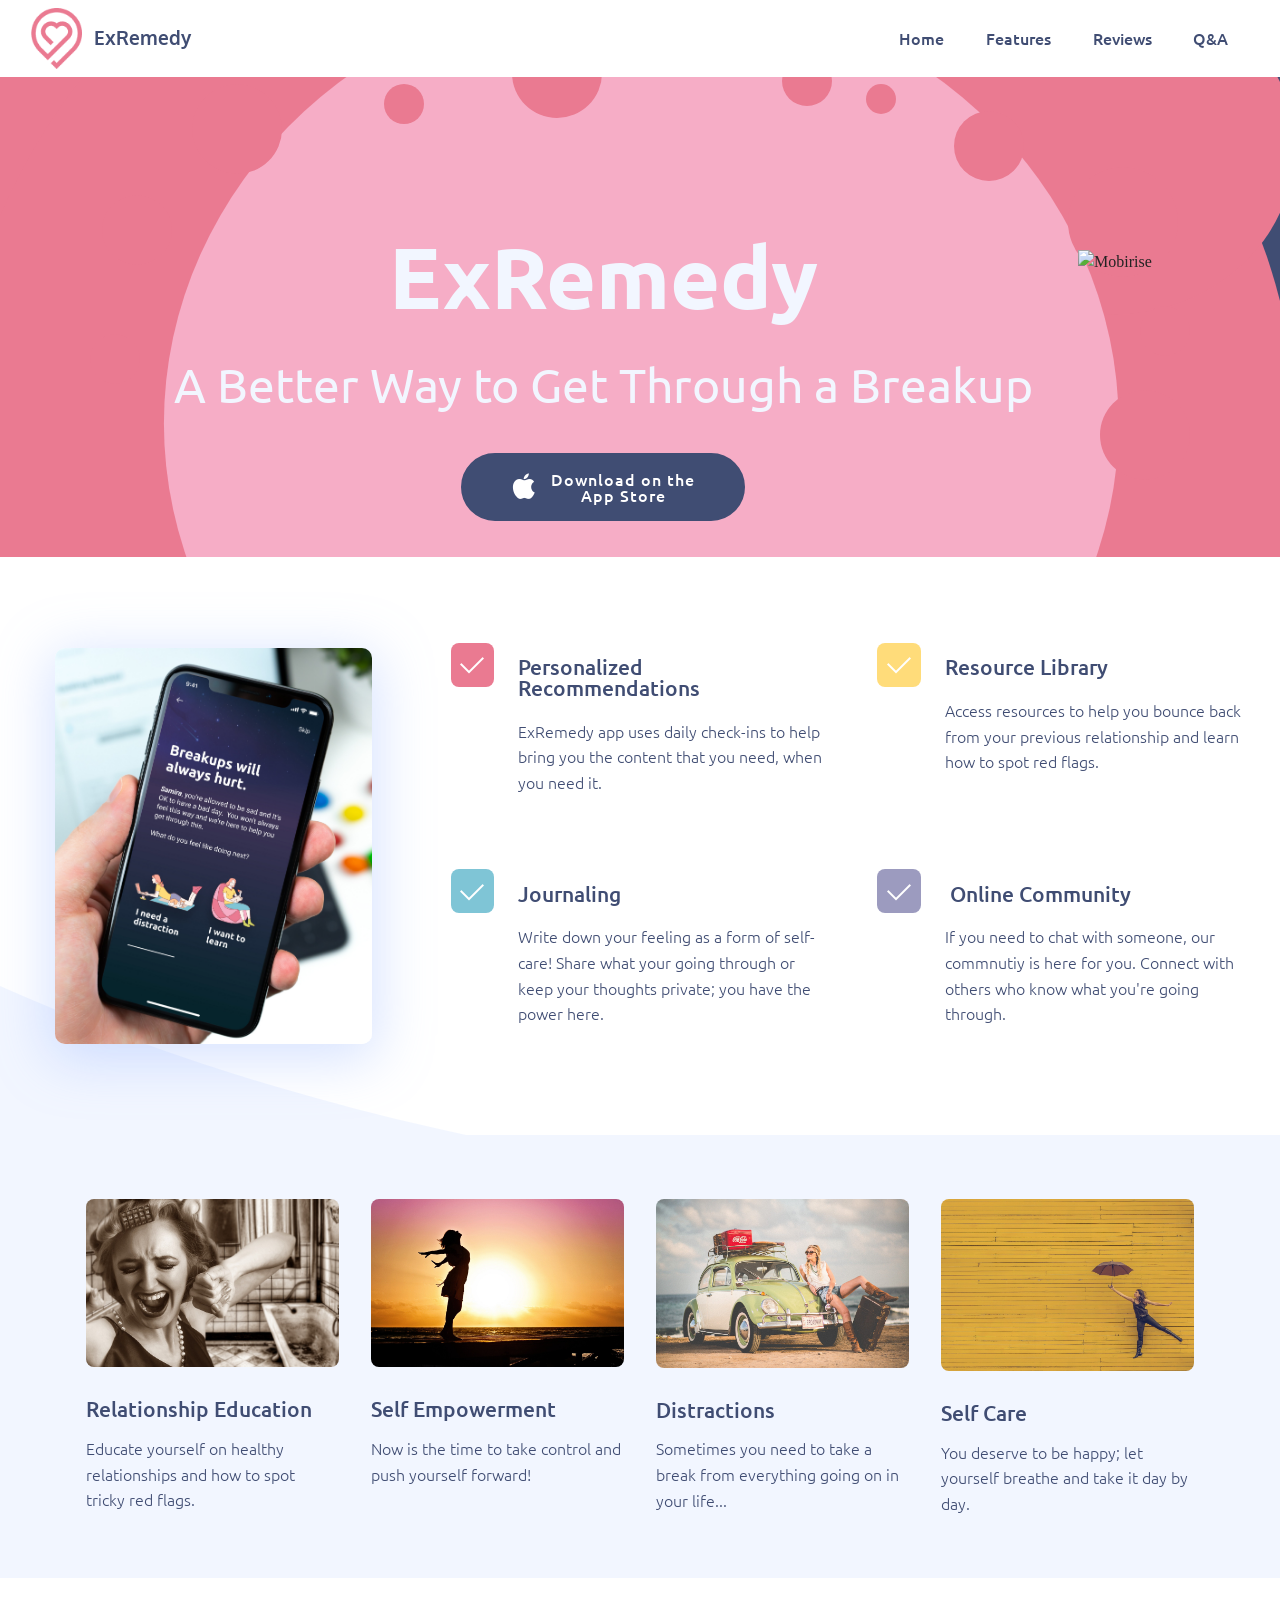
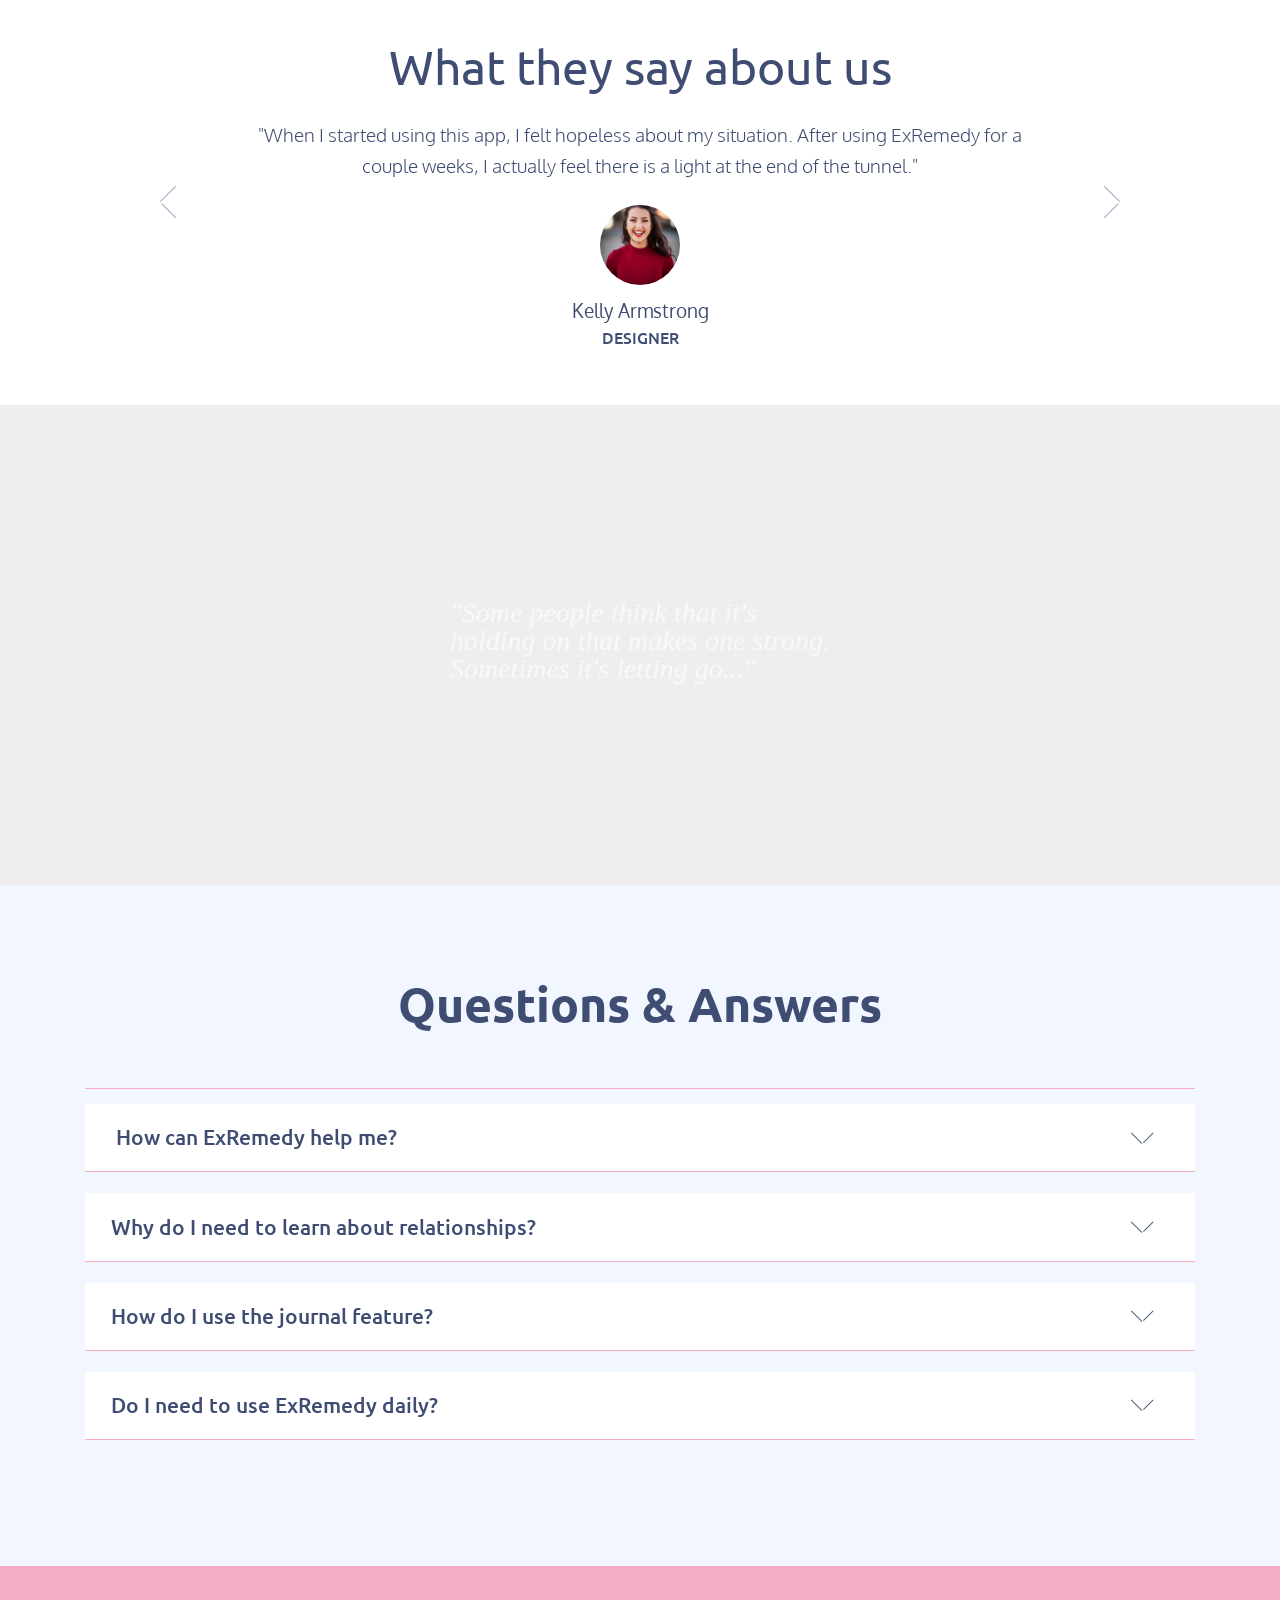
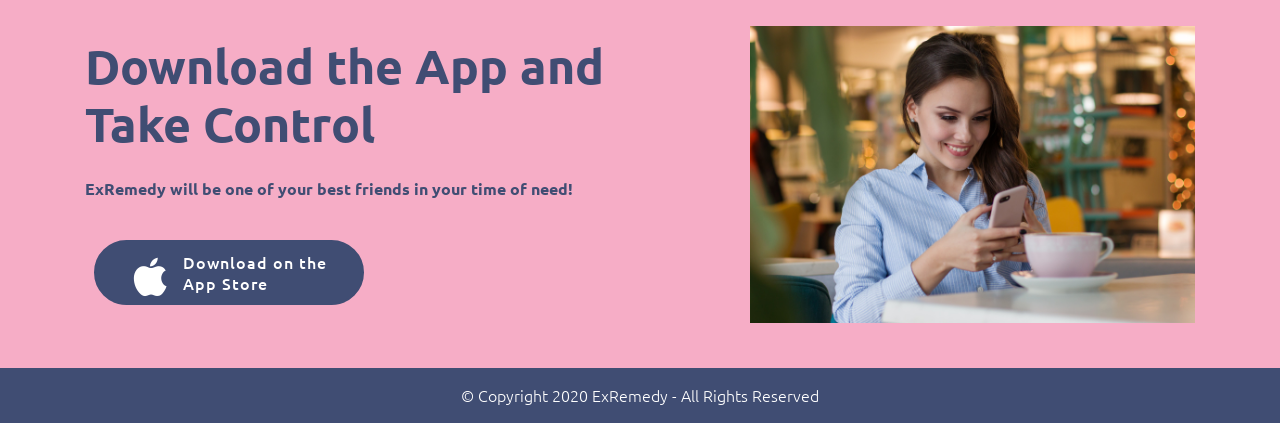
==== index.html @ 691c43b0 "t t" ====
<!DOCTYPE html>
<html  >
<head>
  <!-- Site made with Mobirise Website Builder v5.2.0, https://mobirise.com -->
  <meta charset="UTF-8">
  <meta http-equiv="X-UA-Compatible" content="IE=edge">
  <meta name="generator" content="Mobirise v5.2.0, mobirise.com">
  <meta name="viewport" content="width=device-width, initial-scale=1, minimum-scale=1">
  <link rel="shortcut icon" href="assets/images/logo-1.png" type="image/x-icon">
  <meta name="description" content="">


  <title>ExRemedy</title>
  <link rel="stylesheet" href="assets/web/assets/mobirise-icons2/mobirise2.css">
  <link rel="stylesheet" href="assets/web/assets/mobirise-icons/mobirise-icons.css">
  <link rel="stylesheet" href="assets/tether/tether.min.css">
  <link rel="stylesheet" href="assets/bootstrap/css/bootstrap.min.css">
  <link rel="stylesheet" href="assets/bootstrap/css/bootstrap-grid.min.css">
  <link rel="stylesheet" href="assets/bootstrap/css/bootstrap-reboot.min.css">
  <link rel="stylesheet" href="assets/dropdown/css/style.css">
  <link rel="stylesheet" href="assets/socicon/css/styles.css">
  <link rel="stylesheet" href="assets/theme/css/style.css">
  <link rel="preload" as="style" href="assets/mobirise/css/mbr-additional.css"><link rel="stylesheet" href="assets/mobirise/css/mbr-additional.css" type="text/css">




</head>
<body>

  <section class="menu cid-sdU6h3og7l" once="menu" id="menu01-b">

    <nav class="navbar navbar-dropdown navbar-fixed-top navbar-expand-lg">
        <div class="container-fluid">
            <div class="navbar-brand">
                <span class="navbar-logo">
                    <a href="https://chrislloyd1685.github.io/UX_UI_Project-3/">
                        <img src="assets/images/logo.png" alt="Mobirise" style="height: 3.8rem;">
                    </a>
                </span>
                <span class="navbar-caption-wrap"><a class="navbar-caption text-info text-primary display-7" href="#top">ExRemedy</a></span>
            </div>
            <button class="navbar-toggler" type="button" data-toggle="collapse" data-target="#navbarSupportedContent" aria-controls="navbarNavAltMarkup" aria-expanded="false" aria-label="Toggle navigation">
                <div class="hamburger">
                    <span></span>
                    <span></span>
                    <span></span>
                    <span></span>
                </div>
            </button>
            <div class="collapse navbar-collapse" id="navbarSupportedContent">
                <ul class="navbar-nav nav-dropdown nav-right" data-app-modern-menu="true"><li class="nav-item"><a class="nav-link link text-info text-primary display-4" href="#top" aria-expanded="false">
                            Home</a></li>
                    <li class="nav-item"><a class="nav-link link text-info text-primary display-4" href="index.html#features05-6m" aria-expanded="false">
                            Features</a></li>
                    <li class="nav-item"><a class="nav-link link text-info text-primary display-4" href="index.html#testimonials-slider01-0">
                            Reviews</a></li>
                    <li class="nav-item"><a class="nav-link link text-info text-primary display-4" href="index.html#accordion02-9c">Q&amp;A</a>
                    </li></ul>


            </div>
        </div>
    </nav>

</section>

<section class="header1 cid-rleMYSmADg" id="header01-5r">






    <svg class="svg1" xmlns="http://www.w3.org/2000/svg" xmlns:xlink="http://www.w3.org/1999/xlink" width="1380px" height="810px" viewBox="0 0  1380 810" preserveAspectRatio="xMidYMid meet">
        <rect id="svgEditorBackground" x="0" y="0" width="1380" height="810" style="fill: none; stroke: none;"></rect>
        <circle id="e1_circle" cx="309" cy="433" style="fill:aqua;stroke:black;stroke-width:0px;" r="149.486"></circle>
        <circle id="e3_circle" cx="679" cy="707" style="fill: aqua; stroke-width: 0px;stroke:black;" r="516.715">
        </circle>
        <circle id="e4_circle" cx="759" cy="261" style="fill:aqua;stroke:black;stroke-width:0px;" r="132.2459829258">
        </circle>
        <circle id="e5_circle" cx="1054" cy="462" style="fill:aqua;stroke:black;stroke-width:0px;" r="139.413"></circle>
        <circle id="e6_circle" cx="691" cy="692" style="fill:khaki;stroke:black;stroke-width:0px;" r="367.214"></circle>
    </svg>

    <div class="round round1 rev"></div>
    <div class="round round2 rev"></div>
    <div class="round round3"></div>
    <div class="round round4 rev"></div>
    <div class="round round5"></div>
    <div class="round round6 rev"></div>
    <div class="round round7"></div>
    <div class="round round8 rev"></div>
    <div class="round round9 rev"></div>
    <div class="round round10"></div>
    <div class="round round11"></div>

    <div class="container">
        <div class="row justify-content-md-center">


            <div class="col-md-10 align-center">
                <h1 class="mbr-section-title mbr-regular pb-2 mbr-fonts-style display-1"><strong>ExRemedy</strong><br></h1>

                <p class="mbr-text pb-2 mbr-regular mbr-fonts-style display-2">A Better Way to Get Through a Breakup</p>
                <div class="mbr-section-btn"><a class="btn btn-md btn-info display-4" href="https://apps.apple.com/us/app/apple-store/id375380948"><span class="socicon socicon-apple mbr-iconfont mbr-iconfont-btn"></span>Download on the <br>App Store</a></div>
            </div>

            <div class="pt-4 align-center">
                <img src="assets/images/splash-screen.png" alt="Mobirise" style="width: 65%;">
            </div>

        </div>
    </div>

</section>

<section class="features1 cid-rlf1zGD2zy" id="features05-6m">





    <svg xmlns="http://www.w3.org/2000/svg" xmlns:xlink="http://www.w3.org/1999/xlink" width="1380px" height="760px" viewBox="0 0  1380 760" preserveAspectRatio="xMidYMid meet">
        <rect id="svgEditorBackground" x="0" y="0" width="1380" height="760" style="fill: none; stroke: none;"></rect>
        <ellipse id="e1_ellipse" cx="411" cy="-89" style="fill:khaki;stroke:black;stroke-width:0px;" rx="842" ry="677" transform="matrix(1.10937 0 0 1.10937 -41.7954 -68.1567)"></ellipse>
    </svg>

    <div class="container">

        <div class="row justify-content-center">



            <div class="col-12 col-md-8 col-lg-4 m-auto align-center">
                <img src="assets/images/distract-or-learn-mockup.jpeg" alt="Mobirise">
            </div>



            <div class="col-12 col-md-12 col-lg-8">

                <div class="row justify-content-center">
                    <div class="card p-3 col-12 col-md-8 col-lg-6">
                        <div class="card-img pt-1">
                            <span class="mbr-iconfont img1 mobi-mbri-success mobi-mbri"></span>
                        </div>
                        <div class="card-box">
                            <h4 class="card-title align-left py-2 mbr-fonts-style display-5">Personalized Recommendations</h4>
                            <p class="mbr-text align-left mbr-fonts-style display-4">
                                ExRemedy app uses daily check-ins to help bring you the content that you need, when you need it.</p>
                        </div>
                    </div>

                    <div class="card p-3 col-12 col-md-8 col-lg-6">
                        <div class="card-img pt-1">
                            <span class="mbr-iconfont img2 mobi-mbri-success mobi-mbri"></span>
                        </div>
                        <div class="card-box">
                            <h4 class="card-title align-left py-2 mbr-fonts-style display-5">Resource Library</h4>
                            <p class="mbr-text align-left mbr-fonts-style display-4">
                                Access resources to help you bounce back from your previous relationship and learn how to spot red flags.</p>
                        </div>
                    </div>

                    <div class="card p-3 col-12 col-md-8 col-lg-6">
                        <div class="card-img pt-1">
                            <span class="mbr-iconfont img3 mobi-mbri-success mobi-mbri"></span>
                        </div>
                        <div class="card-box">
                            <h4 class="card-title align-left py-2 mbr-fonts-style display-5">Journaling</h4>
                            <p class="mbr-text align-left mbr-fonts-style display-4">
                                Write down your feeling as a form of self-care! Share what your going through or keep your thoughts private; you have the power here.</p>
                        </div>
                    </div>

                    <div class="card p-3 col-12 col-md-8 col-lg-6">
                        <div class="card-img pt-1">
                            <span class="mbr-iconfont img4 mobi-mbri-success mobi-mbri"></span>
                        </div>
                        <div class="card-box">
                            <h4 class="card-title align-left py-2 mbr-fonts-style display-5">&nbsp;Online Community</h4>
                            <p class="mbr-text align-left mbr-fonts-style display-4">
                                If you need to chat with someone, our commnutiy is here for you. Connect with others who know what you're going through.</p>
                        </div>
                    </div>
                </div>
            </div>
        </div>
    </div>

</section>

<section class="features2 cid-sdHZC1Mbip" id="features07-2">





    <div class="container">
        <h4 class="main-title pb-5 align-left mbr-regular mbr-fonts-style display-2"></h4>

        <div class="row justify-content-center">
            <div class="card p-3 col-12 col-md-6 col-lg-3">
                <div class="card-wrapper">
                    <div class="card-img">
                        <img src="assets/images/mbr-44.jpeg" alt="woman/pic1">
                    </div>
                    <div class="card-box align-left">
                        <h4 class="card-title align-left pb-3 mbr-fonts-style display-5">Relationship Education</h4>
                        <p class="mbr-text align-left mbr-fonts-style display-4">Educate yourself on healthy relationships and how to spot <br>tricky red flags.</p>



                    </div>
                </div>
            </div>

            <div class="card p-3 col-12 col-md-6 col-lg-3">
                <div class="card-wrapper">
                    <div class="card-img">
                        <img src="assets/images/mbr-43.jpg" alt="Mobirise">
                    </div>
                    <div class="card-box align-left">
                        <h4 class="card-title pb-3 align-left mbr-fonts-style display-5">Self Empowerment</h4>
                        <p class="mbr-text align-left mbr-fonts-style display-4">Now is the time to take control and push yourself forward!</p>


                    </div>
                </div>
            </div>

            <div class="card p-3 col-12 col-md-6 col-lg-3">
                <div class="card-wrapper">
                    <div class="card-img">
                        <img src="assets/images/mbr-18.jpg" alt="Mobirise">
                    </div>
                    <div class="card-box align-left">
                        <h4 class="card-title align-left pb-3 mbr-fonts-style display-5">Distractions</h4>
                        <p class="mbr-text align-left mbr-fonts-style display-4">Sometimes you need to take a break from everything going on in your life...</p>


                    </div>
                </div>
            </div>

            <div class="card p-3 col-12 col-md-6 col-lg-3">
                <div class="card-wrapper">
                    <div class="card-img">
                        <img src="assets/images/mbr-42.jpg" alt="Mobirise">
                    </div>
                    <div class="card-box align-left">
                        <h4 class="card-title align-left pb-3 mbr-fonts-style display-5">Self Care</h4>
                        <p class="mbr-text align-left mbr-fonts-style display-4">You deserve to be happy; let yourself breathe and take it day by day.</p>


                    </div>
                </div>
            </div>
        </div>
    </div>
</section>

<section class="carousel slide testimonials-slider cid-sdHbojJdNc" id="testimonials-slider01-0">





    <div class="container text-center">

        <div class="carousel slide" data-ride="carousel" role="listbox">
            <div class="carousel-inner">




            <div class="carousel-item">






                    <div class="col-md-12 col-lg-12">
                        <h1 class="mbr-section-title mbr-regular pb-3 align-center mbr-fonts-style display-2">What they say about us</h1>

                        <p class="mbr-text mbr-light pb-4 align-center mbr-fonts-style box display-7">"When I started using this app, I felt hopeless about my situation. After using ExRemedy for a couple weeks, I actually feel there is a light at the end of the tunnel."</p>

                        <div class="author-box">

                            <div class="img-box">
                                <img class="face" src="assets/images/face2.jpg" alt="Mobirise">
                            </div>

                            <div class="author mbr-m-auto">
                                <h3 class="mbr-semibold pb-2 mbr-fonts-style display-7">Kelly Armstrong</h3>
                                <h4 class="mbr-semibold mbr-fonts-style display-4">DESIGNER</h4>
                            </div>
                        </div>


                    </div>

















                </div><div class="carousel-item">






                    <div class="col-md-12 col-lg-12">
                        <h1 class="mbr-section-title mbr-regular pb-3 align-center mbr-fonts-style display-2">What they say about us</h1>

                        <p class="mbr-text mbr-light pb-4 align-center mbr-fonts-style box display-7">"Through this app I learned that you need to be firm with your decisions in order to grow and value yourself."</p>

                        <div class="author-box">

                            <div class="img-box">
                                <img class="face" src="assets/images/mbr-1.jpg" alt="Mobirise">
                            </div>

                            <div class="author mbr-m-auto">
                                <h3 class="mbr-semibold pb-2 mbr-fonts-style display-7">Samira Wilde</h3>
                                <h4 class="mbr-semibold mbr-fonts-style display-4">PHYSICAL THERAPIST</h4>
                            </div>
                        </div>


                    </div>

















                </div><div class="carousel-item">






                    <div class="col-md-12 col-lg-12">
                        <h1 class="mbr-section-title mbr-regular pb-3 align-center mbr-fonts-style display-2">What they say about us</h1>

                        <p class="mbr-text mbr-light pb-4 align-center mbr-fonts-style box display-7">
                            "Because of the recent pandemic, I was unable to utilize my current social network. With ExRemedy, I was able to connect to an online community with people going through similar relationship struggles as myself. I found this app was very helpful for my current situation."</p>

                        <div class="author-box">

                            <div class="img-box">
                                <img class="face" src="assets/images/mbr-2.jpg" alt="Mobirise">
                            </div>

                            <div class="author mbr-m-auto">
                                <h3 class="mbr-semibold pb-2 mbr-fonts-style display-7">Racquel Belmonte</h3>
                                <h4 class="mbr-semibold mbr-fonts-style display-4">MARKETING DIRECTOR</h4>
                            </div>
                        </div>


                    </div>

















                </div></div>

            <div class="carousel-controls">
                <a class="carousel-control-prev" role="button" data-slide="prev">
                    <span aria-hidden="true" class="mbri-arrow-prev mbr-iconfont"></span>
                    <span class="sr-only">Previous</span>
                </a>

                <a class="carousel-control-next" role="button" data-slide="next">
                    <span aria-hidden="true" class="mbri-arrow-next mbr-iconfont"></span>
                    <span class="sr-only">Next</span>
                </a>
            </div>
        </div>
    </div>
</section>

<section class="cid-rlf4BBCTn9 mbr-parallax-background" id="image02-77">




    <div class="container d-flex justify-content-center align-items-center text-light">
      <h3><i>"Some people think that it's<br> holding on that makes one strong.<br>Sometimes it's letting go..."</i></h3>

    </div>
</section>

<section class="accordion1 cid-rlqCPctPIN" id="accordion02-9c">




    <div class="container">
        <div class="row">
            <div class="col-12 col-md-12">
                <div class="section-head text-center space30">
                    <h2 class="mbr-section-title pb-5 mbr-fonts-style display-2">

<div><strong><span style="font-size: 3rem;">Questions&nbsp;</span><span style="font-size: 3rem;">&amp; Answers</span></strong></div></h2>
                </div>
                <div class="clearfix"></div>
                <div id="bootstrap-accordion_6" class="panel-group accordionStyles accordion" role="tablist" aria-multiselectable="true">
                    <div class="card">
                        <div class="card-header" role="tab" id="headingOne">
                            <a role="button" class="panel-title collapsed text-black" data-toggle="collapse" data-core="" href="#collapse1_6" aria-expanded="false" aria-controls="collapse1">
                                <h4 class="mbr-fonts-style display-5">
                                    <span class="sign mbr-iconfont mbri-arrow-down inactive"></span>&nbsp;How can ExRemedy help me?</h4>
                            </a>
                        </div>
                        <div id="collapse1_6" class="panel-collapse noScroll collapse " role="tabpanel" aria-labelledby="headingOne" data-parent="#bootstrap-accordion_6">
                            <div class="panel-body p-4">
                                <p class="mbr-fonts-style panel-text display-7">
                                    ExRemedy is designed to checkin with you daily to see how you feel. We know that recovering from a breakup isn't easy and that some days are worse than others. By checking in, ExRemedy can recommend curated content for you that will support you in your journey. Whether you need to be distracted or whether you want to educate yourself on healthy relationships.</p>
                            </div>
                        </div>
                    </div>
                    <div class="card">
                        <div class="card-header" role="tab" id="headingTwo">
                            <a role="button" class="collapsed panel-title text-black" data-toggle="collapse" data-core="" href="#collapse2_6" aria-expanded="false" aria-controls="collapse2">
                                <h4 class="mbr-fonts-style display-5">
                                    <span class="sign mbr-iconfont mbri-arrow-down inactive"></span>Why do I need to learn about relationships?</h4>
                            </a>

                        </div>
                        <div id="collapse2_6" class="panel-collapse noScroll collapse" role="tabpanel" aria-labelledby="headingTwo" data-parent="#bootstrap-accordion_6">
                            <div class="panel-body p-4">
                                <p class="mbr-fonts-style panel-text display-7">
                                    Being in a relationship, whether platonic or romantic, is one of the most important parts of being a human. Our connections help shape us. So learning about relationships is a way to make sure that those connections stay healthy.</p>
                            </div>
                        </div>
                    </div>
                    <div class="card">
                        <div class="card-header" role="tab" id="headingThree">
                            <a role="button" class="collapsed text-black panel-title" data-toggle="collapse" data-core="" href="#collapse3_6" aria-expanded="false" aria-controls="collapse3">
                                <h4 class="mbr-fonts-style display-5">
                                    <span class="sign mbr-iconfont mbri-arrow-down inactive"></span>How do I use the journal feature?</h4>
                            </a>
                        </div>
                        <div id="collapse3_6" class="panel-collapse noScroll collapse" role="tabpanel" aria-labelledby="headingThree" data-parent="#bootstrap-accordion_6">
                            <div class="panel-body p-4">
                                <p class="mbr-fonts-style panel-text display-7">To use the journal feature, click the journal icon on the tab bar. There you will be able to choose between creating a new entry, viewing or editing past entries, or deleting them. Remember this is your space to share or save what you want!</p>
                            </div>
                        </div>
                    </div>
                    <div class="card">
                        <div class="card-header" role="tab" id="headingFour">
                            <a role="button" class="collapsed panel-title text-black" data-toggle="collapse" data-core="" href="#collapse4_6" aria-expanded="false" aria-controls="collapse4">
                                <h4 class="mbr-fonts-style display-5">
                                    <span class="sign mbr-iconfont mbri-arrow-down inactive"></span>Do I need to use ExRemedy daily?</h4>
                            </a>
                        </div>
                        <div id="collapse4_6" class="panel-collapse noScroll collapse" role="tabpanel" aria-labelledby="headingFour" data-parent="#bootstrap-accordion_6">
                            <div class="panel-body p-4">
                                <p class="mbr-fonts-style panel-text display-7">
                                    We recommend using ExRemedy daily for optimal recovery time, but we understand everyone has different schedules! Even using our app weekly can have some benefits. Getting over a breakup and moving forward is hard, so be kind to yourself and use ExRemedy when you need to.</p>
                            </div>
                        </div>
                    </div>


                </div>
            </div>
        </div>
    </div>
</section>

<section class="info02 cid-se1kK1R7ZJ" id="info02-i">





    <div class="container">
        <div class="row jc-sb">

            <div class="col-md-12 col-lg-7 md-pb my-auto">
                <div class="media-content">

                    <h1 class="mbr-section-title pb-3 align-left mbr-exbold mbr-fonts-style display-2"><strong>Download the App and<br>Take Control</strong></h1>


                    <p class="mbr-text align-left pb-3 mbr-fonts-style display-4"><strong>ExRemedy will be one of your best friends in </strong><strong>your time of need!</strong></p>
                    <div class="mbr-section-btn align-left"><a class="btn btn-md btn-info display-4" href="https://apps.apple.com/us/app/apple-store/id375380948"><span class="socicon socicon-apple mbr-iconfont mbr-iconfont-btn"></span>Download on the <br>App Store<br></a></div>

                </div>
            </div>

            <div class="col-md-12 col-lg-5 my-auto">
                <div class="mbr-figure">
                    <img src="assets/images/mbr-25.jpg" alt="Mobirise">
                </div>
            </div>

        </div>
    </div>

</section>

<section once="" class="cid-sdTXrbmDcV" id="footer01-a">





    <div class="container">
        <div class="media-container-row align-center mbr-white">
            <div class="col-12">
                <p class="mbr-text mb-0 mbr-fonts-style display-4">
                    © Copyright 2020 ExRemedy - All Rights Reserved
                </p>
            </div>
        </div>
    </div>
</section>


<script src="assets/web/assets/jquery/jquery.min.js"></script>
  <script src="assets/popper/popper.min.js"></script>
  <script src="assets/tether/tether.min.js"></script>
  <script src="assets/bootstrap/js/bootstrap.min.js"></script>
  <script src="assets/smoothscroll/smooth-scroll.js"></script>
  <script src="assets/dropdown/js/nav-dropdown.js"></script>
  <script src="assets/dropdown/js/navbar-dropdown.js"></script>
  <script src="assets/touchswipe/jquery.touch-swipe.min.js"></script>
  <script src="assets/bootstrapcarouselswipe/bootstrap-carousel-swipe.js"></script>
  <script src="assets/mbr-testimonials-slider/mbr-testimonials-slider.js"></script>
  <script src="assets/parallax/jarallax.min.js"></script>
  <script src="assets/mbr-switch-arrow/mbr-switch-arrow.js"></script>
  <script src="assets/theme/js/script.js"></script>



</body>
</html>
---- assets/web/assets/mobirise-icons2/mobirise2.css ----
@font-face {
  font-family: 'Moririse2';
  font-display: swap;
  src:  url('mobirise2.eot?f2bix4');
  src:  url('mobirise2.eot?f2bix4#iefix') format('embedded-opentype'),
    url('mobirise2.ttf?f2bix4') format('truetype'),
    url('mobirise2.woff?f2bix4') format('woff'),
    url('mobirise2.svg?f2bix4#mobirise2') format('svg');
  font-weight: normal;
  font-style: normal;
}

[class^="mobi-"], [class*=" mobi-"] {
  /* use !important to prevent issues with browser extensions that change fonts */
  font-family: 'Moririse2' !important;
  speak: none;
  font-style: normal;
  font-weight: normal;
  font-variant: normal;
  text-transform: none;
  line-height: 1;

  /* Better Font Rendering =========== */
  -webkit-font-smoothing: antialiased;
  -moz-osx-font-smoothing: grayscale;
}

.mobi-mbri-add-submenu:before {
  content: "\e900";
}
.mobi-mbri-alert:before {
  content: "\e901";
}
.mobi-mbri-align-center:before {
  content: "\e902";
}
.mobi-mbri-align-justify:before {
  content: "\e903";
}
.mobi-mbri-align-left:before {
  content: "\e904";
}
.mobi-mbri-align-right:before {
  content: "\e905";
}
.mobi-mbri-android:before {
  content: "\e906";
}
.mobi-mbri-apple:before {
  content: "\e907";
}
.mobi-mbri-arrow-down:before {
  content: "\e908";
}
.mobi-mbri-arrow-next:before {
  content: "\e909";
}
.mobi-mbri-arrow-prev:before {
  content: "\e90a";
}
.mobi-mbri-arrow-up:before {
  content: "\e90b";
}
.mobi-mbri-bold:before {
  content: "\e90c";
}
.mobi-mbri-bookmark:before {
  content: "\e90d";
}
.mobi-mbri-bootstrap:before {
  content: "\e90e";
}
.mobi-mbri-briefcase:before {
  content: "\e90f";
}
.mobi-mbri-browse:before {
  content: "\e910";
}
.mobi-mbri-bulleted-list:before {
  content: "\e911";
}
.mobi-mbri-calendar:before {
  content: "\e912";
}
.mobi-mbri-camera:before {
  content: "\e913";
}
.mobi-mbri-cart-add:before {
  content: "\e914";
}
.mobi-mbri-cart-full:before {
  content: "\e915";
}
.mobi-mbri-cash:before {
  content: "\e916";
}
.mobi-mbri-change-style:before {
  content: "\e917";
}
.mobi-mbri-chat:before {
  content: "\e918";
}
.mobi-mbri-clock:before {
  content: "\e919";
}
.mobi-mbri-close:before {
  content: "\e91a";
}
.mobi-mbri-cloud:before {
  content: "\e91b";
}
.mobi-mbri-code:before {
  content: "\e91c";
}
.mobi-mbri-contact-form:before {
  content: "\e91d";
}
.mobi-mbri-credit-card:before {
  content: "\e91e";
}
.mobi-mbri-cursor-click:before {
  content: "\e91f";
}
.mobi-mbri-cust-feedback:before {
  content: "\e920";
}
.mobi-mbri-database:before {
  content: "\e921";
}
.mobi-mbri-delivery:before {
  content: "\e922";
}
.mobi-mbri-desktop:before {
  content: "\e923";
}
.mobi-mbri-devices:before {
  content: "\e924";
}
.mobi-mbri-down:before {
  content: "\e925";
}
.mobi-mbri-download-2:before {
  content: "\e926";
}
.mobi-mbri-download:before {
  content: "\e927";
}
.mobi-mbri-drag-n-drop-2:before {
  content: "\e928";
}
.mobi-mbri-drag-n-drop:before {
  content: "\e929";
}
.mobi-mbri-edit-2:before {
  content: "\e92a";
}
.mobi-mbri-edit:before {
  content: "\e92b";
}
.mobi-mbri-error:before {
  content: "\e92c";
}
.mobi-mbri-extension:before {
  content: "\e92d";
}
.mobi-mbri-features:before {
  content: "\e92e";
}
.mobi-mbri-file:before {
  content: "\e92f";
}
.mobi-mbri-flag:before {
  content: "\e930";
}
.mobi-mbri-folder:before {
  content: "\e931";
}
.mobi-mbri-gift:before {
  content: "\e932";
}
.mobi-mbri-github:before {
  content: "\e933";
}
.mobi-mbri-globe-2:before {
  content: "\e934";
}
.mobi-mbri-globe:before {
  content: "\e935";
}
.mobi-mbri-growing-chart:before {
  content: "\e936";
}
.mobi-mbri-hearth:before {
  content: "\e937";
}
.mobi-mbri-help:before {
  content: "\e938";
}
.mobi-mbri-home:before {
  content: "\e939";
}
.mobi-mbri-hot-cup:before {
  content: "\e93a";
}
.mobi-mbri-idea:before {
  content: "\e93b";
}
.mobi-mbri-image-gallery:before {
  content: "\e93c";
}
.mobi-mbri-image-slider:before {
  content: "\e93d";
}
.mobi-mbri-info:before {
  content: "\e93e";
}
.mobi-mbri-italic:before {
  content: "\e93f";
}
.mobi-mbri-key:before {
  content: "\e940";
}
.mobi-mbri-laptop:before {
  content: "\e941";
}
.mobi-mbri-layers:before {
  content: "\e942";
}
.mobi-mbri-left-right:before {
  content: "\e943";
}
.mobi-mbri-left:before {
  content: "\e944";
}
.mobi-mbri-letter:before {
  content: "\e945";
}
.mobi-mbri-like:before {
  content: "\e946";
}
.mobi-mbri-link:before {
  content: "\e947";
}
.mobi-mbri-lock:before {
  content: "\e948";
}
.mobi-mbri-login:before {
  content: "\e949";
}
.mobi-mbri-logout:before {
  content: "\e94a";
}
.mobi-mbri-magic-stick:before {
  content: "\e94b";
}
.mobi-mbri-map-pin:before {
  content: "\e94c";
}
.mobi-mbri-menu:before {
  content: "\e94d";
}
.mobi-mbri-mobile-2:before {
  content: "\e94e";
}
.mobi-mbri-mobile-horizontal:before {
  content: "\e94f";
}
.mobi-mbri-mobile:before {
  content: "\e950";
}
.mobi-mbri-mobirise:before {
  content: "\e951";
}
.mobi-mbri-more-horizontal:before {
  content: "\e952";
}
.mobi-mbri-more-vertical:before {
  content: "\e953";
}
.mobi-mbri-music:before {
  content: "\e954";
}
.mobi-mbri-new-file:before {
  content: "\e955";
}
.mobi-mbri-numbered-list:before {
  content: "\e956";
}
.mobi-mbri-opened-folder:before {
  content: "\e957";
}
.mobi-mbri-pages:before {
  content: "\e958";
}
.mobi-mbri-paper-plane:before {
  content: "\e959";
}
.mobi-mbri-paperclip:before {
  content: "\e95a";
}
.mobi-mbri-phone:before {
  content: "\e95b";
}
.mobi-mbri-photo:before {
  content: "\e95c";
}
.mobi-mbri-photos:before {
  content: "\e95d";
}
.mobi-mbri-pin:before {
  content: "\e95e";
}
.mobi-mbri-play:before {
  content: "\e95f";
}
.mobi-mbri-plus:before {
  content: "\e960";
}
.mobi-mbri-preview:before {
  content: "\e961";
}
.mobi-mbri-print:before {
  content: "\e962";
}
.mobi-mbri-protect:before {
  content: "\e963";
}
.mobi-mbri-question:before {
  content: "\e964";
}
.mobi-mbri-quote-left:before {
  content: "\e965";
}
.mobi-mbri-quote-right:before {
  content: "\e966";
}
.mobi-mbri-redo:before {
  content: "\e967";
}
.mobi-mbri-refresh:before {
  content: "\e968";
}
.mobi-mbri-responsive-2:before {
  content: "\e969";
}
.mobi-mbri-responsive:before {
  content: "\e96a";
}
.mobi-mbri-right:before {
  content: "\e96b";
}
.mobi-mbri-rocket:before {
  content: "\e96c";
}
.mobi-mbri-sad-face:before {
  content: "\e96d";
}
.mobi-mbri-sale:before {
  content: "\e96e";
}
.mobi-mbri-save:before {
  content: "\e96f";
}
.mobi-mbri-search:before {
  content: "\e970";
}
.mobi-mbri-setting-2:before {
  content: "\e971";
}
.mobi-mbri-setting-3:before {
  content: "\e972";
}
.mobi-mbri-setting:before {
  content: "\e973";
}
.mobi-mbri-share:before {
  content: "\e974";
}
.mobi-mbri-shopping-bag:before {
  content: "\e975";
}
.mobi-mbri-shopping-basket:before {
  content: "\e976";
}
.mobi-mbri-shopping-cart:before {
  content: "\e977";
}
.mobi-mbri-sites:before {
  content: "\e978";
}
.mobi-mbri-smile-face:before {
  content: "\e979";
}
.mobi-mbri-speed:before {
  content: "\e97a";
}
.mobi-mbri-star:before {
  content: "\e97b";
}
.mobi-mbri-success:before {
  content: "\e97c";
}
.mobi-mbri-sun:before {
  content: "\e97d";
}
.mobi-mbri-sun2:before {
  content: "\e97e";
}
.mobi-mbri-tablet-vertical:before {
  content: "\e97f";
}
.mobi-mbri-tablet:before {
  content: "\e980";
}
.mobi-mbri-target:before {
  content: "\e981";
}
.mobi-mbri-timer:before {
  content: "\e982";
}
.mobi-mbri-to-ftp:before {
  content: "\e983";
}
.mobi-mbri-to-local-drive:before {
  content: "\e984";
}
.mobi-mbri-touch-swipe:before {
  content: "\e985";
}
.mobi-mbri-touch:before {
  content: "\e986";
}
.mobi-mbri-trash:before {
  content: "\e987";
}
.mobi-mbri-underline:before {
  content: "\e988";
}
.mobi-mbri-undo:before {
  content: "\e989";
}
.mobi-mbri-unlink:before {
  content: "\e98a";
}
.mobi-mbri-unlock:before {
  content: "\e98b";
}
.mobi-mbri-up-down:before {
  content: "\e98c";
}
.mobi-mbri-up:before {
  content: "\e98d";
}
.mobi-mbri-update:before {
  content: "\e98e";
}
.mobi-mbri-upload-2:before {
  content: "\e98f";
}
.mobi-mbri-upload:before {
  content: "\e990";
}
.mobi-mbri-user-2:before {
  content: "\e991";
}
.mobi-mbri-user:before {
  content: "\e992";
}
.mobi-mbri-users:before {
  content: "\e993";
}
.mobi-mbri-video-play:before {
  content: "\e994";
}
.mobi-mbri-video:before {
  content: "\e995";
}
.mobi-mbri-watch:before {
  content: "\e996";
}
.mobi-mbri-website-theme-2:before {
  content: "\e997";
}
.mobi-mbri-website-theme:before {
  content: "\e998";
}
.mobi-mbri-wifi:before {
  content: "\e999";
}
.mobi-mbri-windows:before {
  content: "\e99a";
}
.mobi-mbri-zoom-in:before {
  content: "\e99b";
}
.mobi-mbri-zoom-out:before {
  content: "\e99c";
}
---- assets/web/assets/mobirise-icons/mobirise-icons.css ----
@font-face {
  font-family: 'MobiriseIcons';
  src:  url('mobirise-icons.eot?spat4u');
  src:  url('mobirise-icons.eot?spat4u#iefix') format('embedded-opentype'),
    url('mobirise-icons.ttf?spat4u') format('truetype'),
    url('mobirise-icons.woff?spat4u') format('woff'),
    url('mobirise-icons.svg?spat4u#MobiriseIcons') format('svg');
  font-weight: normal;
  font-style: normal;
  font-display: swap;
}

[class^="mbri-"], [class*=" mbri-"] {
  /* use !important to prevent issues with browser extensions that change fonts */
  font-family: MobiriseIcons !important;
  speak: none;
  font-style: normal;
  font-weight: normal;
  font-variant: normal;
  text-transform: none;
  line-height: 1;

  /* Better Font Rendering =========== */
  -webkit-font-smoothing: antialiased;
  -moz-osx-font-smoothing: grayscale;
}

.mbri-add-submenu:before {
  content: "\e900";
}
.mbri-alert:before {
  content: "\e901";
}
.mbri-align-center:before {
  content: "\e902";
}
.mbri-align-justify:before {
  content: "\e903";
}
.mbri-align-left:before {
  content: "\e904";
}
.mbri-align-right:before {
  content: "\e905";
}
.mbri-android:before {
  content: "\e906";
}
.mbri-apple:before {
  content: "\e907";
}
.mbri-arrow-down:before {
  content: "\e908";
}
.mbri-arrow-next:before {
  content: "\e909";
}
.mbri-arrow-prev:before {
  content: "\e90a";
}
.mbri-arrow-up:before {
  content: "\e90b";
}
.mbri-bold:before {
  content: "\e90c";
}
.mbri-bookmark:before {
  content: "\e90d";
}
.mbri-bootstrap:before {
  content: "\e90e";
}
.mbri-briefcase:before {
  content: "\e90f";
}
.mbri-browse:before {
  content: "\e910";
}
.mbri-bulleted-list:before {
  content: "\e911";
}
.mbri-calendar:before {
  content: "\e912";
}
.mbri-camera:before {
  content: "\e913";
}
.mbri-cart-add:before {
  content: "\e914";
}
.mbri-cart-full:before {
  content: "\e915";
}
.mbri-cash:before {
  content: "\e916";
}
.mbri-change-style:before {
  content: "\e917";
}
.mbri-chat:before {
  content: "\e918";
}
.mbri-clock:before {
  content: "\e919";
}
.mbri-close:before {
  content: "\e91a";
}
.mbri-cloud:before {
  content: "\e91b";
}
.mbri-code:before {
  content: "\e91c";
}
.mbri-contact-form:before {
  content: "\e91d";
}
.mbri-credit-card:before {
  content: "\e91e";
}
.mbri-cursor-click:before {
  content: "\e91f";
}
.mbri-cust-feedback:before {
  content: "\e920";
}
.mbri-database:before {
  content: "\e921";
}
.mbri-delivery:before {
  content: "\e922";
}
.mbri-desktop:before {
  content: "\e923";
}
.mbri-devices:before {
  content: "\e924";
}
.mbri-down:before {
  content: "\e925";
}
.mbri-download:before {
  content: "\e989";
}
.mbri-drag-n-drop:before {
  content: "\e927";
}
.mbri-drag-n-drop2:before {
  content: "\e928";
}
.mbri-edit:before {
  content: "\e929";
}
.mbri-edit2:before {
  content: "\e92a";
}
.mbri-error:before {
  content: "\e92b";
}
.mbri-extension:before {
  content: "\e92c";
}
.mbri-features:before {
  content: "\e92d";
}
.mbri-file:before {
  content: "\e92e";
}
.mbri-flag:before {
  content: "\e92f";
}
.mbri-folder:before {
  content: "\e930";
}
.mbri-gift:before {
  content: "\e931";
}
.mbri-github:before {
  content: "\e932";
}
.mbri-globe:before {
  content: "\e933";
}
.mbri-globe-2:before {
  content: "\e934";
}
.mbri-growing-chart:before {
  content: "\e935";
}
.mbri-hearth:before {
  content: "\e936";
}
.mbri-help:before {
  content: "\e937";
}
.mbri-home:before {
  content: "\e938";
}
.mbri-hot-cup:before {
  content: "\e939";
}
.mbri-idea:before {
  content: "\e93a";
}
.mbri-image-gallery:before {
  content: "\e93b";
}
.mbri-image-slider:before {
  content: "\e93c";
}
.mbri-info:before {
  content: "\e93d";
}
.mbri-italic:before {
  content: "\e93e";
}
.mbri-key:before {
  content: "\e93f";
}
.mbri-laptop:before {
  content: "\e940";
}
.mbri-layers:before {
  content: "\e941";
}
.mbri-left-right:before {
  content: "\e942";
}
.mbri-left:before {
  content: "\e943";
}
.mbri-letter:before {
  content: "\e944";
}
.mbri-like:before {
  content: "\e945";
}
.mbri-link:before {
  content: "\e946";
}
.mbri-lock:before {
  content: "\e947";
}
.mbri-login:before {
  content: "\e948";
}
.mbri-logout:before {
  content: "\e949";
}
.mbri-magic-stick:before {
  content: "\e94a";
}
.mbri-map-pin:before {
  content: "\e94b";
}
.mbri-menu:before {
  content: "\e94c";
}
.mbri-mobile:before {
  content: "\e94d";
}
.mbri-mobile2:before {
  content: "\e94e";
}
.mbri-mobirise:before {
  content: "\e94f";
}
.mbri-more-horizontal:before {
  content: "\e950";
}
.mbri-more-vertical:before {
  content: "\e951";
}
.mbri-music:before {
  content: "\e952";
}
.mbri-new-file:before {
  content: "\e953";
}
.mbri-numbered-list:before {
  content: "\e954";
}
.mbri-opened-folder:before {
  content: "\e955";
}
.mbri-pages:before {
  content: "\e956";
}
.mbri-paper-plane:before {
  content: "\e957";
}
.mbri-paperclip:before {
  content: "\e958";
}
.mbri-photo:before {
  content: "\e959";
}
.mbri-photos:before {
  content: "\e95a";
}
.mbri-pin:before {
  content: "\e95b";
}
.mbri-play:before {
  content: "\e95c";
}
.mbri-plus:before {
  content: "\e95d";
}
.mbri-preview:before {
  content: "\e95e";
}
.mbri-print:before {
  content: "\e95f";
}
.mbri-protect:before {
  content: "\e960";
}
.mbri-question:before {
  content: "\e961";
}
.mbri-quote-left:before {
  content: "\e962";
}
.mbri-quote-right:before {
  content: "\e963";
}
.mbri-refresh:before {
  content: "\e964";
}
.mbri-responsive:before {
  content: "\e965";
}
.mbri-right:before {
  content: "\e966";
}
.mbri-rocket:before {
  content: "\e967";
}
.mbri-sad-face:before {
  content: "\e968";
}
.mbri-sale:before {
  content: "\e969";
}
.mbri-save:before {
  content: "\e96a";
}
.mbri-search:before {
  content: "\e96b";
}
.mbri-setting:before {
  content: "\e96c";
}
.mbri-setting2:before {
  content: "\e96d";
}
.mbri-setting3:before {
  content: "\e96e";
}
.mbri-share:before {
  content: "\e96f";
}
.mbri-shopping-bag:before {
  content: "\e970";
}
.mbri-shopping-basket:before {
  content: "\e971";
}
.mbri-shopping-cart:before {
  content: "\e972";
}
.mbri-sites:before {
  content: "\e973";
}
.mbri-smile-face:before {
  content: "\e974";
}
.mbri-speed:before {
  content: "\e975";
}
.mbri-star:before {
  content: "\e976";
}
.mbri-success:before {
  content: "\e977";
}
.mbri-sun:before {
  content: "\e978";
}
.mbri-sun2:before {
  content: "\e979";
}
.mbri-tablet:before {
  content: "\e97a";
}
.mbri-tablet-vertical:before {
  content: "\e97b";
}
.mbri-target:before {
  content: "\e97c";
}
.mbri-timer:before {
  content: "\e97d";
}
.mbri-to-ftp:before {
  content: "\e97e";
}
.mbri-to-local-drive:before {
  content: "\e97f";
}
.mbri-touch-swipe:before {
  content: "\e980";
}
.mbri-touch:before {
  content: "\e981";
}
.mbri-trash:before {
  content: "\e982";
}
.mbri-underline:before {
  content: "\e983";
}
.mbri-unlink:before {
  content: "\e984";
}
.mbri-unlock:before {
  content: "\e985";
}
.mbri-up-down:before {
  content: "\e986";
}
.mbri-up:before {
  content: "\e987";
}
.mbri-update:before {
  content: "\e988";
}
.mbri-upload:before {
 content: "\e926"; 
}
.mbri-user:before {
  content: "\e98a";
}
.mbri-user2:before {
  content: "\e98b";
}
.mbri-users:before {
  content: "\e98c";
}
.mbri-video:before {
  content: "\e98d";
}
.mbri-video-play:before {
  content: "\e98e";
}
.mbri-watch:before {
  content: "\e98f";
}
.mbri-website-theme:before {
  content: "\e990";
}
.mbri-wifi:before {
  content: "\e991";
}
.mbri-windows:before {
  content: "\e992";
}
.mbri-zoom-out:before {
  content: "\e993";
}
.mbri-redo:before {
  content: "\e994";
}
.mbri-undo:before {
  content: "\e995";
}
---- assets/dropdown/css/style.css ----
.navbar-dropdown {
  left: 0;
  padding: 0;
  position: absolute;
  right: 0;
  top: 0;
  transition: all 0.45s ease;
  z-index: 1030;
  background: #282828; }
  .navbar-dropdown .navbar-logo {
    margin-right: 0.8rem;
    transition: margin 0.3s ease-in-out;
    vertical-align: middle; }
    .navbar-dropdown .navbar-logo img {
      height: 3.125rem;
      transition: all 0.3s ease-in-out; }
    .navbar-dropdown .navbar-logo.mbr-iconfont {
      font-size: 3.125rem;
      line-height: 3.125rem; }
  .navbar-dropdown .navbar-caption {
    font-weight: 700;
    white-space: normal;
    vertical-align: -4px;
    line-height: 3.125rem !important; }
    .navbar-dropdown .navbar-caption, .navbar-dropdown .navbar-caption:hover {
      color: inherit;
      text-decoration: none; }
  .navbar-dropdown .mbr-iconfont + .navbar-caption {
    vertical-align: -1px; }
  .navbar-dropdown.navbar-fixed-top {
    position: fixed; }
  .navbar-dropdown .navbar-brand span {
    vertical-align: -4px; }
  .navbar-dropdown.bg-color.transparent {
    background: none; }
  .navbar-dropdown.navbar-short .navbar-brand {
    padding: 0.625rem 0; }
    .navbar-dropdown.navbar-short .navbar-brand span {
      vertical-align: -1px; }
  .navbar-dropdown.navbar-short .navbar-caption {
    line-height: 2.375rem !important;
    vertical-align: -2px; }
  .navbar-dropdown.navbar-short .navbar-logo {
    margin-right: 0.5rem; }
    .navbar-dropdown.navbar-short .navbar-logo img {
      height: 2.375rem; }
    .navbar-dropdown.navbar-short .navbar-logo.mbr-iconfont {
      font-size: 2.375rem;
      line-height: 2.375rem; }
  .navbar-dropdown.navbar-short .mbr-table-cell {
    height: 3.625rem; }
  .navbar-dropdown .navbar-close {
    left: 0.6875rem;
    position: fixed;
    top: 0.75rem;
    z-index: 1000; }
  .navbar-dropdown .hamburger-icon {
    content: "";
    display: inline-block;
    vertical-align: middle;
    width: 16px;
    -webkit-box-shadow: 0 -6px 0 1px #282828,0 0 0 1px #282828,0 6px 0 1px #282828;
    -moz-box-shadow: 0 -6px 0 1px #282828,0 0 0 1px #282828,0 6px 0 1px #282828;
    box-shadow: 0 -6px 0 1px #282828,0 0 0 1px #282828,0 6px 0 1px #282828; }

.dropdown-menu .dropdown-toggle[data-toggle="dropdown-submenu"]::after {
  border-bottom: 0.35em solid transparent;
  border-left: 0.35em solid;
  border-right: 0;
  border-top: 0.35em solid transparent;
  margin-left: 0.3rem; }

.dropdown-menu .dropdown-item:focus {
  outline: 0; }

.nav-dropdown {
  font-size: 0.75rem;
  font-weight: 500;
  height: auto !important; }
  .nav-dropdown .nav-btn {
    padding-left: 1rem; }
  .nav-dropdown .link {
    margin: .667em 1.667em;
    font-weight: 500;
    padding: 0;
    transition: color .2s ease-in-out; }
    .nav-dropdown .link.dropdown-toggle {
      margin-right: 2.583em; }
      .nav-dropdown .link.dropdown-toggle::after {
        margin-left: .25rem;
        border-top: 0.35em solid;
        border-right: 0.35em solid transparent;
        border-left: 0.35em solid transparent;
        border-bottom: 0; }
      .nav-dropdown .link.dropdown-toggle[aria-expanded="true"] {
        margin: 0;
        padding: 0.667em 3.263em  0.667em 1.667em; }
  .nav-dropdown .link::after,
  .nav-dropdown .dropdown-item::after {
    color: inherit; }
  .nav-dropdown .btn {
    font-size: 0.75rem;
    font-weight: 700;
    letter-spacing: 0;
    margin-bottom: 0;
    padding-left: 1.25rem;
    padding-right: 1.25rem; }
  .nav-dropdown .dropdown-menu {
    border-radius: 0;
    border: 0;
    left: 0;
    margin: 0;
    padding-bottom: 1.25rem;
    padding-top: 1.25rem;
    position: relative; }
  .nav-dropdown .dropdown-submenu {
    margin-left: 0.125rem;
    top: 0; }
  .nav-dropdown .dropdown-item {
    font-weight: 500;
    line-height: 2;
    padding: 0.3846em 4.615em 0.3846em 1.5385em;
    position: relative;
    transition: color .2s ease-in-out, background-color .2s ease-in-out; }
    .nav-dropdown .dropdown-item::after {
      margin-top: -0.3077em;
      position: absolute;
      right: 1.1538em;
      top: 50%; }
    .nav-dropdown .dropdown-item:focus, .nav-dropdown .dropdown-item:hover {
      background: none; }

@media (max-width: 767px) {
  .nav-dropdown.navbar-toggleable-sm {
    bottom: 0;
    display: none;
    left: 0;
    overflow-x: hidden;
    position: fixed;
    top: 0;
    transform: translateX(-100%);
    -ms-transform: translateX(-100%);
    -webkit-transform: translateX(-100%);
    width: 18.75rem;
    z-index: 999; } }
.nav-dropdown.navbar-toggleable-xl {
  bottom: 0;
  display: none;
  left: 0;
  overflow-x: hidden;
  position: fixed;
  top: 0;
  transform: translateX(-100%);
  -ms-transform: translateX(-100%);
  -webkit-transform: translateX(-100%);
  width: 18.75rem;
  z-index: 999; }

.nav-dropdown-sm {
  display: block !important;
  overflow-x: hidden;
  overflow: auto;
  padding-top: 3.875rem; }
  .nav-dropdown-sm::after {
    content: "";
    display: block;
    height: 3rem;
    width: 100%; }
  .nav-dropdown-sm.collapse.in ~ .navbar-close {
    display: block !important; }
  .nav-dropdown-sm.collapsing, .nav-dropdown-sm.collapse.in {
    transform: translateX(0);
    -ms-transform: translateX(0);
    -webkit-transform: translateX(0);
    transition: all 0.25s ease-out;
    -webkit-transition: all 0.25s ease-out;
    background: #282828; }
  .nav-dropdown-sm.collapsing[aria-expanded="false"] {
    transform: translateX(-100%);
    -ms-transform: translateX(-100%);
    -webkit-transform: translateX(-100%); }
  .nav-dropdown-sm .nav-item {
    display: block;
    margin-left: 0 !important;
    padding-left: 0; }
  .nav-dropdown-sm .link,
  .nav-dropdown-sm .dropdown-item {
    border-top: 1px dotted rgba(255, 255, 255, 0.1);
    font-size: 0.8125rem;
    line-height: 1.6;
    margin: 0 !important;
    padding: 0.875rem 2.4rem 0.875rem 1.5625rem !important;
    position: relative;
    white-space: normal; }
    .nav-dropdown-sm .link:focus, .nav-dropdown-sm .link:hover,
    .nav-dropdown-sm .dropdown-item:focus,
    .nav-dropdown-sm .dropdown-item:hover {
      background: rgba(0, 0, 0, 0.2) !important;
      color: #c0a375; }
  .nav-dropdown-sm .nav-btn {
    position: relative;
    padding: 1.5625rem 1.5625rem 0 1.5625rem; }
    .nav-dropdown-sm .nav-btn::before {
      border-top: 1px dotted rgba(255, 255, 255, 0.1);
      content: "";
      left: 0;
      position: absolute;
      top: 0;
      width: 100%; }
    .nav-dropdown-sm .nav-btn + .nav-btn {
      padding-top: 0.625rem; }
      .nav-dropdown-sm .nav-btn + .nav-btn::before {
        display: none; }
  .nav-dropdown-sm .btn {
    padding: 0.625rem 0; }
  .nav-dropdown-sm .dropdown-toggle[data-toggle="dropdown-submenu"]::after {
    margin-left: .25rem;
    border-top: 0.35em solid;
    border-right: 0.35em solid transparent;
    border-left: 0.35em solid transparent;
    border-bottom: 0; }
  .nav-dropdown-sm .dropdown-toggle[data-toggle="dropdown-submenu"][aria-expanded="true"]::after {
    border-top: 0;
    border-right: 0.35em solid transparent;
    border-left: 0.35em solid transparent;
    border-bottom: 0.35em solid; }
  .nav-dropdown-sm .dropdown-menu {
    margin: 0;
    padding: 0;
    position: relative;
    top: 0;
    left: 0;
    width: 100%;
    border: 0;
    float: none;
    border-radius: 0;
    background: none; }
  .nav-dropdown-sm .dropdown-submenu {
    left: 100%;
    margin-left: 0.125rem;
    margin-top: -1.25rem;
    top: 0; }

.navbar-toggleable-sm .nav-dropdown .dropdown-menu {
  position: absolute; }

.navbar-toggleable-sm .nav-dropdown .dropdown-submenu {
  left: 100%;
  margin-left: 0.125rem;
  margin-top: -1.25rem;
  top: 0; }

.navbar-toggleable-sm.opened .nav-dropdown .dropdown-menu {
  position: relative; }

.navbar-toggleable-sm.opened .nav-dropdown .dropdown-submenu {
  left: 0;
  margin-left: 00rem;
  margin-top: 0rem;
  top: 0; }

.is-builder .nav-dropdown.collapsing {
  transition: none !important; }

/*# sourceMappingURL=style.css.map */
---- assets/socicon/css/styles.css ----
@charset "UTF-8";

@font-face {
  font-family: 'Socicon';
  src:  url('../fonts/socicon.eot');
  src:  url('../fonts/socicon.eot?#iefix') format('embedded-opentype'),
    url('../fonts/socicon.woff2') format('woff2'),
    url('../fonts/socicon.ttf') format('truetype'),
    url('../fonts/socicon.woff') format('woff'),
    url('../fonts/socicon.svg#socicon') format('svg');
  font-weight: normal;
  font-style: normal;
}

[data-icon]:before {
  font-family: "socicon" !important;
  content: attr(data-icon);
  font-style: normal !important;
  font-weight: normal !important;
  font-variant: normal !important;
  text-transform: none !important;
  speak: none;
  line-height: 1;
  -webkit-font-smoothing: antialiased;
  -moz-osx-font-smoothing: grayscale;
}

[class^="socicon-"], [class*=" socicon-"] {
  /* use !important to prevent issues with browser extensions that change fonts */
  font-family: 'Socicon' !important;
  speak: none;
  font-style: normal;
  font-weight: normal;
  font-variant: normal;
  text-transform: none;
  line-height: 1;

  /* Better Font Rendering =========== */
  -webkit-font-smoothing: antialiased;
  -moz-osx-font-smoothing: grayscale;
}

.socicon-eitaa:before {
  content: "\e97c";
}
.socicon-soroush:before {
  content: "\e97d";
}
.socicon-bale:before {
  content: "\e97e";
}
.socicon-zazzle:before {
  content: "\e97b";
}
.socicon-society6:before {
  content: "\e97a";
}
.socicon-redbubble:before {
  content: "\e979";
}
.socicon-avvo:before {
  content: "\e978";
}
.socicon-stitcher:before {
  content: "\e977";
}
.socicon-googlehangouts:before {
  content: "\e974";
}
.socicon-dlive:before {
  content: "\e975";
}
.socicon-vsco:before {
  content: "\e976";
}
.socicon-flipboard:before {
  content: "\e973";
}
.socicon-ubuntu:before {
  content: "\e958";
}
.socicon-artstation:before {
  content: "\e959";
}
.socicon-invision:before {
  content: "\e95a";
}
.socicon-torial:before {
  content: "\e95b";
}
.socicon-collectorz:before {
  content: "\e95c";
}
.socicon-seenthis:before {
  content: "\e95d";
}
.socicon-googleplaymusic:before {
  content: "\e95e";
}
.socicon-debian:before {
  content: "\e95f";
}
.socicon-filmfreeway:before {
  content: "\e960";
}
.socicon-gnome:before {
  content: "\e961";
}
.socicon-itchio:before {
  content: "\e962";
}
.socicon-jamendo:before {
  content: "\e963";
}
.socicon-mix:before {
  content: "\e964";
}
.socicon-sharepoint:before {
  content: "\e965";
}
.socicon-tinder:before {
  content: "\e966";
}
.socicon-windguru:before {
  content: "\e967";
}
.socicon-cdbaby:before {
  content: "\e968";
}
.socicon-elementaryos:before {
  content: "\e969";
}
.socicon-stage32:before {
  content: "\e96a";
}
.socicon-tiktok:before {
  content: "\e96b";
}
.socicon-gitter:before {
  content: "\e96c";
}
.socicon-letterboxd:before {
  content: "\e96d";
}
.socicon-threema:before {
  content: "\e96e";
}
.socicon-splice:before {
  content: "\e96f";
}
.socicon-metapop:before {
  content: "\e970";
}
.socicon-naver:before {
  content: "\e971";
}
.socicon-remote:before {
  content: "\e972";
}
.socicon-internet:before {
  content: "\e957";
}
.socicon-moddb:before {
  content: "\e94b";
}
.socicon-indiedb:before {
  content: "\e94c";
}
.socicon-traxsource:before {
  content: "\e94d";
}
.socicon-gamefor:before {
  content: "\e94e";
}
.socicon-pixiv:before {
  content: "\e94f";
}
.socicon-myanimelist:before {
  content: "\e950";
}
.socicon-blackberry:before {
  content: "\e951";
}
.socicon-wickr:before {
  content: "\e952";
}
.socicon-spip:before {
  content: "\e953";
}
.socicon-napster:before {
  content: "\e954";
}
.socicon-beatport:before {
  content: "\e955";
}
.socicon-hackerone:before {
  content: "\e956";
}
.socicon-hackernews:before {
  content: "\e946";
}
.socicon-smashwords:before {
  content: "\e947";
}
.socicon-kobo:before {
  content: "\e948";
}
.socicon-bookbub:before {
  content: "\e949";
}
.socicon-mailru:before {
  content: "\e94a";
}
.socicon-gitlab:before {
  content: "\e945";
}
.socicon-instructables:before {
  content: "\e944";
}
.socicon-portfolio:before {
  content: "\e943";
}
.socicon-codered:before {
  content: "\e940";
}
.socicon-origin:before {
  content: "\e941";
}
.socicon-nextdoor:before {
  content: "\e942";
}
.socicon-udemy:before {
  content: "\e93f";
}
.socicon-livemaster:before {
  content: "\e93e";
}
.socicon-crunchbase:before {
  content: "\e93b";
}
.socicon-homefy:before {
  content: "\e93c";
}
.socicon-calendly:before {
  content: "\e93d";
}
.socicon-realtor:before {
  content: "\e90f";
}
.socicon-tidal:before {
  content: "\e910";
}
.socicon-qobuz:before {
  content: "\e911";
}
.socicon-natgeo:before {
  content: "\e912";
}
.socicon-mastodon:before {
  content: "\e913";
}
.socicon-unsplash:before {
  content: "\e914";
}
.socicon-homeadvisor:before {
  content: "\e915";
}
.socicon-angieslist:before {
  content: "\e916";
}
.socicon-codepen:before {
  content: "\e917";
}
.socicon-slack:before {
  content: "\e918";
}
.socicon-openaigym:before {
  content: "\e919";
}
.socicon-logmein:before {
  content: "\e91a";
}
.socicon-fiverr:before {
  content: "\e91b";
}
.socicon-gotomeeting:before {
  content: "\e91c";
}
.socicon-aliexpress:before {
  content: "\e91d";
}
.socicon-guru:before {
  content: "\e91e";
}
.socicon-appstore:before {
  content: "\e91f";
}
.socicon-homes:before {
  content: "\e920";
}
.socicon-zoom:before {
  content: "\e921";
}
.socicon-alibaba:before {
  content: "\e922";
}
.socicon-craigslist:before {
  content: "\e923";
}
.socicon-wix:before {
  content: "\e924";
}
.socicon-redfin:before {
  content: "\e925";
}
.socicon-googlecalendar:before {
  content: "\e926";
}
.socicon-shopify:before {
  content: "\e927";
}
.socicon-freelancer:before {
  content: "\e928";
}
.socicon-seedrs:before {
  content: "\e929";
}
.socicon-bing:before {
  content: "\e92a";
}
.socicon-doodle:before {
  content: "\e92b";
}
.socicon-bonanza:before {
  content: "\e92c";
}
.socicon-squarespace:before {
  content: "\e92d";
}
.socicon-toptal:before {
  content: "\e92e";
}
.socicon-gust:before {
  content: "\e92f";
}
.socicon-ask:before {
  content: "\e930";
}
.socicon-trulia:before {
  content: "\e931";
}
.socicon-loomly:before {
  content: "\e932";
}
.socicon-ghost:before {
  content: "\e933";
}
.socicon-upwork:before {
  content: "\e934";
}
.socicon-fundable:before {
  content: "\e935";
}
.socicon-booking:before {
  content: "\e936";
}
.socicon-googlemaps:before {
  content: "\e937";
}
.socicon-zillow:before {
  content: "\e938";
}
.socicon-niconico:before {
  content: "\e939";
}
.socicon-toneden:before {
  content: "\e93a";
}
.socicon-augment:before {
  content: "\e908";
}
.socicon-bitbucket:before {
  content: "\e909";
}
.socicon-fyuse:before {
  content: "\e90a";
}
.socicon-yt-gaming:before {
  content: "\e90b";
}
.socicon-sketchfab:before {
  content: "\e90c";
}
.socicon-mobcrush:before {
  content: "\e90d";
}
.socicon-microsoft:before {
  content: "\e90e";
}
.socicon-pandora:before {
  content: "\e907";
}
.socicon-messenger:before {
  content: "\e906";
}
.socicon-gamewisp:before {
  content: "\e905";
}
.socicon-bloglovin:before {
  content: "\e904";
}
.socicon-tunein:before {
  content: "\e903";
}
.socicon-gamejolt:before {
  content: "\e901";
}
.socicon-trello:before {
  content: "\e902";
}
.socicon-spreadshirt:before {
  content: "\e900";
}
.socicon-500px:before {
  content: "\e000";
}
.socicon-8tracks:before {
  content: "\e001";
}
.socicon-airbnb:before {
  content: "\e002";
}
.socicon-alliance:before {
  content: "\e003";
}
.socicon-amazon:before {
  content: "\e004";
}
.socicon-amplement:before {
  content: "\e005";
}
.socicon-android:before {
  content: "\e006";
}
.socicon-angellist:before {
  content: "\e007";
}
.socicon-apple:before {
  content: "\e008";
}
.socicon-appnet:before {
  content: "\e009";
}
.socicon-baidu:before {
  content: "\e00a";
}
.socicon-bandcamp:before {
  content: "\e00b";
}
.socicon-battlenet:before {
  content: "\e00c";
}
.socicon-mixer:before {
  content: "\e00d";
}
.socicon-bebee:before {
  content: "\e00e";
}
.socicon-bebo:before {
  content: "\e00f";
}
.socicon-behance:before {
  content: "\e010";
}
.socicon-blizzard:before {
  content: "\e011";
}
.socicon-blogger:before {
  content: "\e012";
}
.socicon-buffer:before {
  content: "\e013";
}
.socicon-chrome:before {
  content: "\e014";
}
.socicon-coderwall:before {
  content: "\e015";
}
.socicon-curse:before {
  content: "\e016";
}
.socicon-dailymotion:before {
  content: "\e017";
}
.socicon-deezer:before {
  content: "\e018";
}
.socicon-delicious:before {
  content: "\e019";
}
.socicon-deviantart:before {
  content: "\e01a";
}
.socicon-diablo:before {
  content: "\e01b";
}
.socicon-digg:before {
  content: "\e01c";
}
.socicon-discord:before {
  content: "\e01d";
}
.socicon-disqus:before {
  content: "\e01e";
}
.socicon-douban:before {
  content: "\e01f";
}
.socicon-draugiem:before {
  content: "\e020";
}
.socicon-dribbble:before {
  content: "\e021";
}
.socicon-drupal:before {
  content: "\e022";
}
.socicon-ebay:before {
  content: "\e023";
}
.socicon-ello:before {
  content: "\e024";
}
.socicon-endomodo:before {
  content: "\e025";
}
.socicon-envato:before {
  content: "\e026";
}
.socicon-etsy:before {
  content: "\e027";
}
.socicon-facebook:before {
  content: "\e028";
}
.socicon-feedburner:before {
  content: "\e029";
}
.socicon-filmweb:before {
  content: "\e02a";
}
.socicon-firefox:before {
  content: "\e02b";
}
.socicon-flattr:before {
  content: "\e02c";
}
.socicon-flickr:before {
  content: "\e02d";
}
.socicon-formulr:before {
  content: "\e02e";
}
.socicon-forrst:before {
  content: "\e02f";
}
.socicon-foursquare:before {
  content: "\e030";
}
.socicon-friendfeed:before {
  content: "\e031";
}
.socicon-github:before {
  content: "\e032";
}
.socicon-goodreads:before {
  content: "\e033";
}
.socicon-google:before {
  content: "\e034";
}
.socicon-googlescholar:before {
  content: "\e035";
}
.socicon-googlegroups:before {
  content: "\e036";
}
.socicon-googlephotos:before {
  content: "\e037";
}
.socicon-googleplus:before {
  content: "\e038";
}
.socicon-grooveshark:before {
  content: "\e039";
}
.socicon-hackerrank:before {
  content: "\e03a";
}
.socicon-hearthstone:before {
  content: "\e03b";
}
.socicon-hellocoton:before {
  content: "\e03c";
}
.socicon-heroes:before {
  content: "\e03d";
}
.socicon-smashcast:before {
  content: "\e03e";
}
.socicon-horde:before {
  content: "\e03f";
}
.socicon-houzz:before {
  content: "\e040";
}
.socicon-icq:before {
  content: "\e041";
}
.socicon-identica:before {
  content: "\e042";
}
.socicon-imdb:before {
  content: "\e043";
}
.socicon-instagram:before {
  content: "\e044";
}
.socicon-issuu:before {
  content: "\e045";
}
.socicon-istock:before {
  content: "\e046";
}
.socicon-itunes:before {
  content: "\e047";
}
.socicon-keybase:before {
  content: "\e048";
}
.socicon-lanyrd:before {
  content: "\e049";
}
.socicon-lastfm:before {
  content: "\e04a";
}
.socicon-line:before {
  content: "\e04b";
}
.socicon-linkedin:before {
  content: "\e04c";
}
.socicon-livejournal:before {
  content: "\e04d";
}
.socicon-lyft:before {
  content: "\e04e";
}
.socicon-macos:before {
  content: "\e04f";
}
.socicon-mail:before {
  content: "\e050";
}
.socicon-medium:before {
  content: "\e051";
}
.socicon-meetup:before {
  content: "\e052";
}
.socicon-mixcloud:before {
  content: "\e053";
}
.socicon-modelmayhem:before {
  content: "\e054";
}
.socicon-mumble:before {
  content: "\e055";
}
.socicon-myspace:before {
  content: "\e056";
}
.socicon-newsvine:before {
  content: "\e057";
}
.socicon-nintendo:before {
  content: "\e058";
}
.socicon-npm:before {
  content: "\e059";
}
.socicon-odnoklassniki:before {
  content: "\e05a";
}
.socicon-openid:before {
  content: "\e05b";
}
.socicon-opera:before {
  content: "\e05c";
}
.socicon-outlook:before {
  content: "\e05d";
}
.socicon-overwatch:before {
  content: "\e05e";
}
.socicon-patreon:before {
  content: "\e05f";
}
.socicon-paypal:before {
  content: "\e060";
}
.socicon-periscope:before {
  content: "\e061";
}
.socicon-persona:before {
  content: "\e062";
}
.socicon-pinterest:before {
  content: "\e063";
}
.socicon-play:before {
  content: "\e064";
}
.socicon-player:before {
  content: "\e065";
}
.socicon-playstation:before {
  content: "\e066";
}
.socicon-pocket:before {
  content: "\e067";
}
.socicon-qq:before {
  content: "\e068";
}
.socicon-quora:before {
  content: "\e069";
}
.socicon-raidcall:before {
  content: "\e06a";
}
.socicon-ravelry:before {
  content: "\e06b";
}
.socicon-reddit:before {
  content: "\e06c";
}
.socicon-renren:before {
  content: "\e06d";
}
.socicon-researchgate:before {
  content: "\e06e";
}
.socicon-residentadvisor:before {
  content: "\e06f";
}
.socicon-reverbnation:before {
  content: "\e070";
}
.socicon-rss:before {
  content: "\e071";
}
.socicon-sharethis:before {
  content: "\e072";
}
.socicon-skype:before {
  content: "\e073";
}
.socicon-slideshare:before {
  content: "\e074";
}
.socicon-smugmug:before {
  content: "\e075";
}
.socicon-snapchat:before {
  content: "\e076";
}
.socicon-songkick:before {
  content: "\e077";
}
.socicon-soundcloud:before {
  content: "\e078";
}
.socicon-spotify:before {
  content: "\e079";
}
.socicon-stackexchange:before {
  content: "\e07a";
}
.socicon-stackoverflow:before {
  content: "\e07b";
}
.socicon-starcraft:before {
  content: "\e07c";
}
.socicon-stayfriends:before {
  content: "\e07d";
}
.socicon-steam:before {
  content: "\e07e";
}
.socicon-storehouse:before {
  content: "\e07f";
}
.socicon-strava:before {
  content: "\e080";
}
.socicon-streamjar:before {
  content: "\e081";
}
.socicon-stumbleupon:before {
  content: "\e082";
}
.socicon-swarm:before {
  content: "\e083";
}
.socicon-teamspeak:before {
  content: "\e084";
}
.socicon-teamviewer:before {
  content: "\e085";
}
.socicon-technorati:before {
  content: "\e086";
}
.socicon-telegram:before {
  content: "\e087";
}
.socicon-tripadvisor:before {
  content: "\e088";
}
.socicon-tripit:before {
  content: "\e089";
}
.socicon-triplej:before {
  content: "\e08a";
}
.socicon-tumblr:before {
  content: "\e08b";
}
.socicon-twitch:before {
  content: "\e08c";
}
.socicon-twitter:before {
  content: "\e08d";
}
.socicon-uber:before {
  content: "\e08e";
}
.socicon-ventrilo:before {
  content: "\e08f";
}
.socicon-viadeo:before {
  content: "\e090";
}
.socicon-viber:before {
  content: "\e091";
}
.socicon-viewbug:before {
  content: "\e092";
}
.socicon-vimeo:before {
  content: "\e093";
}
.socicon-vine:before {
  content: "\e094";
}
.socicon-vkontakte:before {
  content: "\e095";
}
.socicon-warcraft:before {
  content: "\e096";
}
.socicon-wechat:before {
  content: "\e097";
}
.socicon-weibo:before {
  content: "\e098";
}
.socicon-whatsapp:before {
  content: "\e099";
}
.socicon-wikipedia:before {
  content: "\e09a";
}
.socicon-windows:before {
  content: "\e09b";
}
.socicon-wordpress:before {
  content: "\e09c";
}
.socicon-wykop:before {
  content: "\e09d";
}
.socicon-xbox:before {
  content: "\e09e";
}
.socicon-xing:before {
  content: "\e09f";
}
.socicon-yahoo:before {
  content: "\e0a0";
}
.socicon-yammer:before {
  content: "\e0a1";
}
.socicon-yandex:before {
  content: "\e0a2";
}
.socicon-yelp:before {
  content: "\e0a3";
}
.socicon-younow:before {
  content: "\e0a4";
}
.socicon-youtube:before {
  content: "\e0a5";
}
.socicon-zapier:before {
  content: "\e0a6";
}
.socicon-zerply:before {
  content: "\e0a7";
}
.socicon-zomato:before {
  content: "\e0a8";
}
.socicon-zynga:before {
  content: "\e0a9";
}
---- assets/theme/css/style.css ----
/*!
 * Mobirise v4 theme (https://mobirise.com/)
 * Copyright 2017 Mobirise
 */
section {
  background-color: #eeeeee;
  overflow: hidden;
}

.form-control:focus {
  box-shadow: none;
}

:focus {
  outline: none;
}

section.menu {
  overflow: visible !important;
}

section,
.container,
.container-fluid {
  position: relative;
  word-wrap: break-word;
}

a.mbr-iconfont:hover {
  text-decoration: none;
}

.article .lead p,
.article .lead ul,
.article .lead ol,
.article .lead pre,
.article .lead blockquote {
  margin-bottom: 0;
}

a {
  font-style: normal;
  font-weight: 500;
  cursor: pointer;
}

a, a:hover {
  text-decoration: none;
}

figure {
  margin-bottom: 0;
}

body {
  color: #232323;
}

h1,
h2,
h3,
h4,
h5,
h6,
.h1,
.h2,
.h3,
.h4,
.h5,
.h6,
.display-1,
.display-2,
.display-3,
.display-4 {
  line-height: 1;
  word-break: break-word;
  word-wrap: break-word;
}

b,
strong {
  font-weight: bold;
}

blockquote {
  padding: 10px 0 10px 20px;
  position: relative;
  border-left: 2px solid;
  border-color: #ff3366;
}

input:-webkit-autofill, input:-webkit-autofill:hover, input:-webkit-autofill:focus, input:-webkit-autofill:active {
  transition-delay: 9999s;
  transition-property: background-color, color;
}

textarea[type="hidden"] {
  display: none;
}

body {
  position: relative;
}

section {
  background-position: 50% 50%;
  background-repeat: no-repeat;
  background-size: cover;
}

section .mbr-background-video,
section .mbr-background-video-preview {
  position: absolute;
  bottom: 0;
  left: 0;
  right: 0;
  top: 0;
}

.hidden {
  visibility: hidden;
}

.mbr-z-index20 {
  z-index: 20;
}

/*! Base colors */
.mbr-white {
  color: #ffffff;
}

.mbr-black {
  color: #000000;
}

.mbr-bg-white {
  background-color: #ffffff;
}

.mbr-bg-black {
  background-color: #000000;
}

/*! Text-aligns */
.align-left {
  text-align: left;
}

.align-center {
  text-align: center;
}

.align-right {
  text-align: right;
}

@media (max-width: 767px) {
  .align-left,
  .align-center,
  .align-right,
  .mbr-section-btn,
  .mbr-section-title {
    text-align: center;
  }
}

/*! Font-weight  */
.mbr-light {
  font-weight: 300;
}

.mbr-regular {
  font-weight: 400;
}

.mbr-semibold {
  font-weight: 500;
}

.mbr-bold {
  font-weight: 700;
}

/*! Media  */
.media-size-item {
  -moz-flex: 1 1 auto;
  -o-flex: 1 1 auto;
  flex: 1 1 auto;
}

.media-content {
  flex-basis: 100%;
}

.media-container-row {
  display: flex;
  flex-direction: row;
  flex-wrap: wrap;
  justify-content: center;
  align-content: center;
  align-items: start;
}

.media-container-row .media-size-item {
  width: 400px;
}

.media-container-column {
  display: flex;
  flex-direction: column;
  flex-wrap: wrap;
  justify-content: center;
  align-content: center;
  align-items: stretch;
}

.media-container-column > * {
  width: 100%;
}

@media (min-width: 992px) {
  .media-container-row {
    flex-wrap: nowrap;
  }
}

figure {
  overflow: hidden;
}

figure[mbr-media-size] {
  transition: width 0.1s;
}

.mbr-figure img,
.mbr-figure iframe {
  display: block;
  width: 100%;
}

.card {
  background-color: transparent;
  border: none;
}

.card-img {
  text-align: center;
  flex-shrink: 0;
  -webkit-flex-shrink: 0;
}

.media {
  max-width: 100%;
  margin: 0 auto;
}

.mbr-figure {
  -ms-grid-row-align: center;
  align-self: center;
}

.media-container > div {
  max-width: 100%;
}

.mbr-figure img,
.card-img img {
  width: 100%;
}

@media (max-width: 991px) {
  .media-size-item {
    width: auto !important;
  }
  .media {
    width: auto;
  }
  .mbr-figure {
    width: 100% !important;
  }
}

/*! Buttons */
.mbr-section-btn {
  margin-left: -.25rem;
  margin-right: -.25rem;
  font-size: 0;
}

nav .mbr-section-btn {
  margin-left: 0rem;
  margin-right: 0rem;
}

/*! Btn icon margin */
.btn .mbr-iconfont,
.btn.btn-sm .mbr-iconfont {
  cursor: pointer;
  margin-right: 0.5rem;
}

.btn.btn-md .mbr-iconfont,
.btn.btn-md .mbr-iconfont {
  margin-right: 0.8rem;
}

.mbr-regular {
  font-weight: 400;
}

.mbr-semibold {
  font-weight: 500;
}

.mbr-bold {
  font-weight: 700;
}

[type="submit"] {
  -webkit-appearance: none;
}

/*! Full-screen */
.mbr-fullscreen .mbr-overlay {
  min-height: 100vh;
}

.mbr-fullscreen {
  display: flex;
  display: -moz-flex;
  display: -ms-flex;
  display: -o-flex;
  align-items: center;
  -webkit-align-items: center;
  min-height: 100vh;
  padding-top: 3rem;
  padding-bottom: 3rem;
}

/*! Map */
.map {
  height: 25rem;
  position: relative;
}

.map iframe {
  width: 100%;
  height: 100%;
}

/* Form */
.form-asterisk {
  font-family: initial;
  position: absolute;
  top: -2px;
  font-weight: normal;
}

/*! Scroll to top arrow */
.mbr-arrow-up {
  bottom: 25px;
  right: 90px;
  position: fixed;
  text-align: right;
  z-index: 5000;
  color: #ffffff;
  font-size: 32px;
  transform: rotate(180deg);
  -webkit-transform: rotate(180deg);
}

.mbr-arrow-up a {
  background: rgba(0, 0, 0, 0.2);
  border-radius: 3px;
  color: #fff;
  display: inline-block;
  height: 60px;
  width: 60px;
  outline-style: none !important;
  position: relative;
  text-decoration: none;
  transition: all .3s ease-in-out;
  cursor: pointer;
  text-align: center;
}

.mbr-arrow-up a:hover {
  background-color: rgba(0, 0, 0, 0.4);
}

.mbr-arrow-up a i {
  line-height: 60px;
}

.mbr-arrow-up-icon {
  display: block;
  color: #fff;
}

.mbr-arrow-up-icon::before {
  content: "\203a";
  display: inline-block;
  font-family: serif;
  font-size: 32px;
  line-height: 1;
  font-style: normal;
  position: relative;
  top: 6px;
  left: -4px;
  -webkit-transform: rotate(-90deg);
  transform: rotate(-90deg);
}

/*! Arrow Down */
.mbr-arrow {
  position: absolute;
  bottom: 45px;
  left: 50%;
  width: 60px;
  height: 60px;
  cursor: pointer;
  background-color: rgba(80, 80, 80, 0.5);
  border-radius: 50%;
  -webkit-transform: translateX(-50%);
  transform: translateX(-50%);
}

.mbr-arrow > a {
  display: inline-block;
  text-decoration: none;
  outline-style: none;
  -webkit-animation: arrowdown 1.7s ease-in-out infinite;
  animation: arrowdown 1.7s ease-in-out infinite;
}

.mbr-arrow > a > i {
  position: absolute;
  top: -2px;
  left: 15px;
  font-size: 2rem;
}

@keyframes arrowdown {
  0% {
    transform: translateY(0px);
    -webkit-transform: translateY(0px);
  }
  50% {
    transform: translateY(-5px);
    -webkit-transform: translateY(-5px);
  }
  100% {
    transform: translateY(0px);
    -webkit-transform: translateY(0px);
  }
}

@-webkit-keyframes arrowdown {
  0% {
    transform: translateY(0px);
    -webkit-transform: translateY(0px);
  }
  50% {
    transform: translateY(-5px);
    -webkit-transform: translateY(-5px);
  }
  100% {
    transform: translateY(0px);
    -webkit-transform: translateY(0px);
  }
}

@media (max-width: 500px) {
  .mbr-arrow-up {
    left: 50%;
    right: auto;
    transform: translateX(-50%) rotate(180deg);
    -webkit-transform: translateX(-50%) rotate(180deg);
  }
}

/*Gradients animation*/
@keyframes gradient-animation {
  from {
    background-position: 0% 100%;
    -webkit-animation-timing-function: ease-in-out;
            animation-timing-function: ease-in-out;
  }
  to {
    background-position: 100% 0%;
    -webkit-animation-timing-function: ease-in-out;
            animation-timing-function: ease-in-out;
  }
}

@-webkit-keyframes gradient-animation {
  from {
    background-position: 0% 100%;
    -webkit-animation-timing-function: ease-in-out;
            animation-timing-function: ease-in-out;
  }
  to {
    background-position: 100% 0%;
    -webkit-animation-timing-function: ease-in-out;
            animation-timing-function: ease-in-out;
  }
}

.bg-gradient {
  background-size: 200% 200%;
  animation: gradient-animation 5s infinite alternate;
  -webkit-animation: gradient-animation 5s infinite alternate;
}

.menu .navbar-brand {
  display: -webkit-flex;
}

.menu .navbar-brand span {
  display: flex;
  display: -webkit-flex;
}

.menu .navbar-brand .navbar-caption-wrap {
  display: -webkit-flex;
}

.menu .navbar-brand .navbar-logo img {
  display: -webkit-flex;
}

@media (min-width: 768px) and (max-width: 991px) {
  .menu .navbar-toggleable-sm .navbar-nav {
    display: -ms-flexbox;
  }
}

@media (min-width: 992px) {
  .menu .navbar-nav.nav-dropdown {
    display: -webkit-flex;
  }
  .menu .navbar-toggleable-sm .navbar-collapse {
    display: -webkit-flex !important;
  }
}

@media (max-width: 767px) {
  .menu .navbar-collapse {
    overflow-y: auto;
    max-height: 80vh;
  }
  .menu .dropdown-menu {
    max-height: 60vh;
    overflow-y: auto;
  }
}

.navbar {
  display: -webkit-flex;
  -webkit-flex-wrap: wrap;
  -webkit-align-items: center;
  -webkit-justify-content: space-between;
}

.navbar-collapse {
  -webkit-flex-basis: 100%;
  -webkit-flex-grow: 1;
  -webkit-align-items: center;
}

.nav-dropdown .link {
  padding: .667em 1.667em !important;
  margin: 0 !important;
}

.nav {
  display: -webkit-flex;
  -webkit-flex-wrap: wrap;
}

.row {
  display: -webkit-flex;
  -webkit-flex-wrap: wrap;
}

.justify-content-center {
  -webkit-justify-content: center;
}

.form-inline {
  display: -webkit-flex;
  -webkit-align-items: center;
}

.card-wrapper {
  -webkit-flex: 1;
}

.carousel-control {
  z-index: 10;
  display: -webkit-flex;
  -webkit-align-items: center;
  -webkit-justify-content: center;
}

.carousel-controls {
  display: -webkit-flex;
}

.media {
  display: -webkit-flex;
}

.form-group:focus {
  outline: none;
}

.jq-selectbox__select {
  padding: 14px 30px;
  position: absolute;
  top: 0;
  left: 0;
  width: 100%;
}

.jq-selectbox__dropdown {
  position: absolute;
  top: 100%;
  left: 0 !important;
  width: 100% !important;
}

.jq-selectbox__trigger-arrow {
  -webkit-transform: translateY(-50%);
          transform: translateY(-50%);
}

.jq-selectbox li {
  padding: 14px 30px;
}

input[type="range"] {
  padding-left: 0 !important;
  padding-right: 0 !important;
}

.form .btn {
  margin: 0 !important;
}

.modal-dialog,
.modal-content {
  height: 100%;
}

.modal-dialog .carousel-inner {
  height: calc(100vh - 1.75rem);
}

@media (max-width: 575px) {
  .modal-dialog .carousel-inner {
    height: calc(100vh - 1rem);
  }
}

.carousel-item {
  text-align: center;
}

.carousel-item img {
  margin: auto;
}

.navbar-toggler {
  align-self: flex-start;
  padding: 0.25rem 0.75rem;
  font-size: 1.25rem;
  line-height: 1;
  background: transparent;
  border: 1px solid transparent;
  border-radius: 0.25rem;
}

.navbar-toggler:focus,
.navbar-toggler:hover {
  text-decoration: none;
}

.navbar-toggler-icon {
  display: inline-block;
  width: 1.5em;
  height: 1.5em;
  vertical-align: middle;
  content: "";
  background: no-repeat center center;
  background-size: 100% 100%;
}

.navbar-toggler-left {
  position: absolute;
  left: 1rem;
}

.navbar-toggler-right {
  position: absolute;
  right: 1rem;
}

@media (max-width: 575px) {
  .navbar-toggleable .navbar-nav .dropdown-menu {
    position: static;
    float: none;
  }
  .navbar-toggleable > .container {
    padding-right: 0;
    padding-left: 0;
  }
}

@media (min-width: 576px) {
  .navbar-toggleable {
    flex-direction: row;
    flex-wrap: nowrap;
    align-items: center;
  }
  .navbar-toggleable .navbar-nav {
    flex-direction: row;
  }
  .navbar-toggleable .navbar-nav .nav-link {
    padding-right: .5rem;
    padding-left: .5rem;
  }
  .navbar-toggleable > .container {
    display: flex;
    flex-wrap: nowrap;
    align-items: center;
  }
  .navbar-toggleable .navbar-collapse {
    display: flex !important;
    width: 100%;
  }
  .navbar-toggleable .navbar-toggler {
    display: none;
  }
}

@media (max-width: 767px) {
  .navbar-toggleable-sm .navbar-nav .dropdown-menu {
    position: static;
    float: none;
  }
  .navbar-toggleable-sm > .container {
    padding-right: 0;
    padding-left: 0;
  }
}

@media (min-width: 768px) {
  .navbar-toggleable-sm {
    flex-direction: row;
    flex-wrap: nowrap;
    align-items: center;
  }
  .navbar-toggleable-sm .navbar-nav {
    flex-direction: row;
  }
  .navbar-toggleable-sm .navbar-nav .nav-link {
    padding-right: .5rem;
    padding-left: .5rem;
  }
  .navbar-toggleable-sm > .container {
    display: flex;
    flex-wrap: nowrap;
    align-items: center;
  }
  .navbar-toggleable-sm .navbar-collapse {
    display: none;
    width: 100%;
  }
  .navbar-toggleable-sm .navbar-toggler {
    display: none;
  }
}

@media (max-width: 991px) {
  .navbar-toggleable-md .navbar-nav .dropdown-menu {
    position: static;
    float: none;
  }
  .navbar-toggleable-md > .container {
    padding-right: 0;
    padding-left: 0;
  }
}

@media (min-width: 992px) {
  .navbar-toggleable-md {
    flex-direction: row;
    flex-wrap: nowrap;
    align-items: center;
  }
  .navbar-toggleable-md .navbar-nav {
    flex-direction: row;
  }
  .navbar-toggleable-md .navbar-nav .nav-link {
    padding-right: .5rem;
    padding-left: .5rem;
  }
  .navbar-toggleable-md > .container {
    display: flex;
    flex-wrap: nowrap;
    align-items: center;
  }
  .navbar-toggleable-md .navbar-collapse {
    display: flex !important;
    width: 100%;
  }
  .navbar-toggleable-md .navbar-toggler {
    display: none;
  }
}

@media (max-width: 1199px) {
  .navbar-toggleable-lg .navbar-nav .dropdown-menu {
    position: static;
    float: none;
  }
  .navbar-toggleable-lg > .container {
    padding-right: 0;
    padding-left: 0;
  }
}

@media (min-width: 1200px) {
  .navbar-toggleable-lg {
    flex-direction: row;
    flex-wrap: nowrap;
    align-items: center;
  }
  .navbar-toggleable-lg .navbar-nav {
    flex-direction: row;
  }
  .navbar-toggleable-lg .navbar-nav .nav-link {
    padding-right: .5rem;
    padding-left: .5rem;
  }
  .navbar-toggleable-lg > .container {
    display: flex;
    flex-wrap: nowrap;
    align-items: center;
  }
  .navbar-toggleable-lg .navbar-collapse {
    display: flex !important;
    width: 100%;
  }
  .navbar-toggleable-lg .navbar-toggler {
    display: none;
  }
}

.navbar-toggleable-xl {
  flex-direction: row;
  flex-wrap: nowrap;
  align-items: center;
}

.navbar-toggleable-xl .navbar-nav .dropdown-menu {
  position: static;
  float: none;
}

.navbar-toggleable-xl > .container {
  padding-right: 0;
  padding-left: 0;
}

.navbar-toggleable-xl .navbar-nav {
  flex-direction: row;
}

.navbar-toggleable-xl .navbar-nav .nav-link {
  padding-right: .5rem;
  padding-left: .5rem;
}

.navbar-toggleable-xl > .container {
  display: flex;
  flex-wrap: nowrap;
  align-items: center;
}

.navbar-toggleable-xl .navbar-collapse {
  display: flex !important;
  width: 100%;
}

.navbar-toggleable-xl .navbar-toggler {
  display: none;
}

.card-img {
  width: auto;
}

.menu .navbar.collapsed:not(.beta-menu) {
  flex-direction: column;
}

.carousel-item.active,
.carousel-item-next,
.carousel-item-prev {
  display: flex;
}

.note-air-layout .dropup .dropdown-menu,
.note-air-layout .navbar-fixed-bottom .dropdown .dropdown-menu {
  bottom: initial !important;
}

html,
body {
  height: auto;
  min-height: 100vh;
}

.dropup .dropdown-toggle::after {
  display: none;
}

body {
  font-style: normal;
  line-height: 1.5;
}

.mbr-section-title {
  font-style: normal;
  line-height: 1.2;
}

.mbr-section-subtitle {
  line-height: 1.3;
}

.mbr-text {
  font-style: normal;
  line-height: 1.6;
}

.btn {
  font-weight: 500;
  border-width: 2px;
  font-style: normal;
  letter-spacing: 1px;
  margin: .4rem .8rem;
  white-space: normal;
  transition: all .3s ease-in-out;
  display: inline-flex;
  align-items: center;
  justify-content: center;
  word-break: break-word;
  -webkit-align-items: center;
  -webkit-justify-content: center;
  display: -webkit-inline-flex;
}

.btn-sm {
  font-weight: 500;
  letter-spacing: 1px;
  transition: all .3s ease-in-out;
}

.btn-md {
  font-weight: 500;
  letter-spacing: 1px;
  margin: .4rem .8rem !important;
  transition: all .3s ease-in-out;
}

.btn-lg {
  font-weight: 500;
  letter-spacing: 1px;
  margin: .4rem .8rem !important;
  transition: all .3s ease-in-out;
}

section:not(.menu) a[class^=text-] {
  position: relative;
}

section:not(.menu) a[class^=text-]:after {
  content: "";
  transition: all 0.3s;
  border-bottom: 1px solid currentColor;
  position: absolute;
  bottom: 0;
  left: 0;
  width: 0;
}

section:not(.menu) a[class^=text-]:hover:after {
  width: 100%;
}

.btn-form {
  margin: 0;
  border-radius: 0;
}

.btn-form:hover {
  cursor: pointer;
}

#scrollToTop a i:before {
  content: '';
  position: absolute;
  height: 40%;
  top: 25%;
  background: #fff;
  width: 2px;
  left: calc(50% - 1px);
}

#scrollToTop a i:after {
  content: '';
  position: absolute;
  display: block;
  border-top: 2px solid #fff;
  border-right: 2px solid #fff;
  width: 40%;
  height: 40%;
  left: 30%;
  bottom: 30%;
  transform: rotate(135deg);
  -webkit-transform: rotate(135deg);
}

/* Others*/
.note-check a[data-value=Rubik] {
  font-style: normal;
}

.mbr-arrow a {
  color: #ffffff;
}

@media (max-width: 767px) {
  .mbr-arrow {
    display: none;
  }
}

.form-control-label {
  position: relative;
  cursor: pointer;
  margin-bottom: .357em;
  padding: 0;
}

.alert {
  color: #ffffff;
  border-radius: 0;
  border: 0;
  font-size: .875rem;
  line-height: 1.5;
  margin-bottom: 1.875rem;
  padding: 1.25rem;
  position: relative;
}

.alert.alert-form::after {
  background-color: inherit;
  bottom: -7px;
  content: "";
  display: block;
  height: 14px;
  left: 50%;
  margin-left: -7px;
  position: absolute;
  transform: rotate(45deg);
  width: 14px;
  -webkit-transform: rotate(45deg);
}

.form-control {
  height: auto;
  background-color: #f5f6ff;
  box-shadow: none;
  color: #807d78;
  border: 1px solid #f5f6ff;
  border-radius: 10px;
  line-height: 1;
  min-height: 48px;
  padding: 14px 30px;
}

.form-control, .form-control:focus {
  color: #58468c;
  border: 1px solid #f5f6ff;
}

.form-active .form-control:invalid {
  border-color: red;
}

.mbr-overlay {
  background-color: #000;
  bottom: 0;
  left: 0;
  opacity: .5;
  position: absolute;
  right: 0;
  top: 0;
  z-index: 0;
  pointer-events: none;
}

blockquote {
  font-style: italic;
  padding: 10px 0 10px 20px;
  font-size: 1.09rem;
  position: relative;
  border-width: 3px;
}

ul,
ol,
pre,
blockquote {
  margin-bottom: 2.3125rem;
}

pre {
  background: #f4f4f4;
  padding: 10px 24px;
  white-space: pre-wrap;
}

.inactive {
  -webkit-user-select: none;
  -moz-user-select: none;
  -ms-user-select: none;
  user-select: none;
  pointer-events: none;
  -webkit-user-drag: none;
  user-drag: none;
}

.mbr-section__comments .row {
  justify-content: center;
  -webkit-justify-content: center;
}

@media (max-width: 767px) {
  .btn {
    font-size: .75rem !important;
  }
  .btn .mbr-iconfont {
    font-size: 1rem !important;
  }
}
.engine {
	position: absolute;
	text-indent: -2400px;
	text-align: center;
	padding: 0;
	top: 0;
	left: -2400px;
}
---- assets/mobirise/css/mbr-additional.css ----
@import url(https://fonts.googleapis.com/css?family=Ubuntu:300,300i,400,400i,500,500i,700,700i&display=swap);
@import url(https://fonts.googleapis.com/css?family=Oxygen:300,400,700&display=swap);





body {
  font-family: IBM Plex Sans;
}
.display-1 {
  font-family: 'Ubuntu', sans-serif;
  font-size: 5.4rem;
}
.display-1 > .mbr-iconfont {
  font-size: 8.64rem;
}
.display-2 {
  font-family: 'Ubuntu', sans-serif;
  font-size: 3rem;
}
.display-2 > .mbr-iconfont {
  font-size: 4.8rem;
}
.display-4 {
  font-family: 'Ubuntu', sans-serif;
  font-size: 1rem;
}
.display-4 > .mbr-iconfont {
  font-size: 1.6rem;
  font-weight: 400;
}
.display-5 {
  font-family: 'Ubuntu', sans-serif;
  font-size: 1.3rem;
}
.display-5 > .mbr-iconfont {
  font-size: 2.08rem;
}
.display-7 {
  font-family: 'Oxygen', sans-serif;
  font-size: 1.2rem;
}
.display-7 > .mbr-iconfont {
  font-size: 1.92rem;
}
/* ---- Fluid typography for mobile devices ---- */
/* 1.4 - font scale ratio ( bootstrap == 1.42857 ) */
/* 100vw - current viewport width */
/* (48 - 20)  48 == 48rem == 768px, 20 == 20rem == 320px(minimal supported viewport) */
/* 0.65 - min scale variable, may vary */
@media (max-width: 768px) {
  .display-1 {
    font-size: 4.32rem;
    font-size: calc( 2.54rem + (5.4 - 2.54) * ((100vw - 20rem) / (48 - 20)));
    line-height: calc( 1.4 * (2.54rem + (5.4 - 2.54) * ((100vw - 20rem) / (48 - 20))));
  }
  .display-2 {
    font-size: 2.4rem;
    font-size: calc( 1.7rem + (3 - 1.7) * ((100vw - 20rem) / (48 - 20)));
    line-height: calc( 1.4 * (1.7rem + (3 - 1.7) * ((100vw - 20rem) / (48 - 20))));
  }
  .display-4 {
    font-size: 0.8rem;
    font-size: calc( 1rem + (1 - 1) * ((100vw - 20rem) / (48 - 20)));
    line-height: calc( 1.4 * (1rem + (1 - 1) * ((100vw - 20rem) / (48 - 20))));
  }
  .display-5 {
    font-size: 1.04rem;
    font-size: calc( 1.105rem + (1.3 - 1.105) * ((100vw - 20rem) / (48 - 20)));
    line-height: calc( 1.4 * (1.105rem + (1.3 - 1.105) * ((100vw - 20rem) / (48 - 20))));
  }
}
/* Buttons */
.btn {
  padding: 1rem 3rem;
  border-radius: 3px;
}
.btn-sm {
  padding: 0.6rem 1.5rem;
  border-radius: 3px;
}
.btn-md {
  padding: 1rem 3rem;
  border-radius: 3px;
}
.btn-lg {
  padding: 1.2rem 3.2rem;
  border-radius: 3px;
}
.bg-primary {
  background-color: #ff8a73 !important;
}
.bg-success {
  background-color: #bfceff !important;
}
.bg-info {
  background-color: #404d73 !important;
}
.bg-warning {
  background-color: #879a9f !important;
}
.bg-danger {
  background-color: #b1a374 !important;
}
.btn-primary,
.btn-primary:active {
  background-color: #ff8a73 !important;
  border-color: #ff8a73 !important;
  color: #ffffff !important;
}
.btn-primary:hover,
.btn-primary:focus,
.btn-primary.focus,
.btn-primary.active {
  color: #ffffff !important;
  background-color: #ff4a26 !important;
  border-color: #ff4a26 !important;
}
.btn-primary.disabled,
.btn-primary:disabled {
  color: #ffffff !important;
  background-color: #ff4a26 !important;
  border-color: #ff4a26 !important;
}
.btn-secondary,
.btn-secondary:active {
  background-color: #5580ff !important;
  border-color: #5580ff !important;
  color: #ffffff !important;
}
.btn-secondary:hover,
.btn-secondary:focus,
.btn-secondary.focus,
.btn-secondary.active {
  color: #ffffff !important;
  background-color: #0847ff !important;
  border-color: #0847ff !important;
}
.btn-secondary.disabled,
.btn-secondary:disabled {
  color: #ffffff !important;
  background-color: #0847ff !important;
  border-color: #0847ff !important;
}
.btn-info,
.btn-info:active {
  background-color: #404d73 !important;
  border-color: #404d73 !important;
  color: #ffffff !important;
}
.btn-info:hover,
.btn-info:focus,
.btn-info.focus,
.btn-info.active {
  color: #ffffff !important;
  background-color: #252c42 !important;
  border-color: #252c42 !important;
}
.btn-info.disabled,
.btn-info:disabled {
  color: #ffffff !important;
  background-color: #252c42 !important;
  border-color: #252c42 !important;
}
.btn-success,
.btn-success:active {
  background-color: #bfceff !important;
  border-color: #bfceff !important;
  color: #002dbf !important;
}
.btn-success:hover,
.btn-success:focus,
.btn-success.focus,
.btn-success.active {
  color: #002dbf !important;
  background-color: #7293ff !important;
  border-color: #7293ff !important;
}
.btn-success.disabled,
.btn-success:disabled {
  color: #002dbf !important;
  background-color: #7293ff !important;
  border-color: #7293ff !important;
}
.btn-warning,
.btn-warning:active {
  background-color: #879a9f !important;
  border-color: #879a9f !important;
  color: #ffffff !important;
}
.btn-warning:hover,
.btn-warning:focus,
.btn-warning.focus,
.btn-warning.active {
  color: #ffffff !important;
  background-color: #617479 !important;
  border-color: #617479 !important;
}
.btn-warning.disabled,
.btn-warning:disabled {
  color: #ffffff !important;
  background-color: #617479 !important;
  border-color: #617479 !important;
}
.btn-danger,
.btn-danger:active {
  background-color: #b1a374 !important;
  border-color: #b1a374 !important;
  color: #ffffff !important;
}
.btn-danger:hover,
.btn-danger:focus,
.btn-danger.focus,
.btn-danger.active {
  color: #ffffff !important;
  background-color: #8b7d4e !important;
  border-color: #8b7d4e !important;
}
.btn-danger.disabled,
.btn-danger:disabled {
  color: #ffffff !important;
  background-color: #8b7d4e !important;
  border-color: #8b7d4e !important;
}
.btn-white {
  color: #333333 !important;
}
.btn-white,
.btn-white:active {
  background-color: #ffffff !important;
  border-color: #ffffff !important;
  color: #808080 !important;
}
.btn-white:hover,
.btn-white:focus,
.btn-white.focus,
.btn-white.active {
  color: #808080 !important;
  background-color: #d9d9d9 !important;
  border-color: #d9d9d9 !important;
}
.btn-white.disabled,
.btn-white:disabled {
  color: #808080 !important;
  background-color: #d9d9d9 !important;
  border-color: #d9d9d9 !important;
}
.btn-black,
.btn-black:active {
  background-color: #333333 !important;
  border-color: #333333 !important;
  color: #ffffff !important;
}
.btn-black:hover,
.btn-black:focus,
.btn-black.focus,
.btn-black.active {
  color: #ffffff !important;
  background-color: #0d0d0d !important;
  border-color: #0d0d0d !important;
}
.btn-black.disabled,
.btn-black:disabled {
  color: #ffffff !important;
  background-color: #0d0d0d !important;
  border-color: #0d0d0d !important;
}
.btn-primary-outline,
.btn-primary-outline:active {
  background: none;
  border-color: #ff350d;
  color: #ff350d;
}
.btn-primary-outline:hover,
.btn-primary-outline:focus,
.btn-primary-outline.focus,
.btn-primary-outline.active {
  color: #ffffff;
  background-color: #ff8a73;
  border-color: #ff8a73;
}
.btn-primary-outline.disabled,
.btn-primary-outline:disabled {
  color: #ffffff !important;
  background-color: #ff8a73 !important;
  border-color: #ff8a73 !important;
}
.btn-secondary-outline,
.btn-secondary-outline:active {
  background: none;
  border-color: #003cee;
  color: #003cee;
}
.btn-secondary-outline:hover,
.btn-secondary-outline:focus,
.btn-secondary-outline.focus,
.btn-secondary-outline.active {
  color: #ffffff;
  background-color: #5580ff;
  border-color: #5580ff;
}
.btn-secondary-outline.disabled,
.btn-secondary-outline:disabled {
  color: #ffffff !important;
  background-color: #5580ff !important;
  border-color: #5580ff !important;
}
.btn-info-outline,
.btn-info-outline:active {
  background: none;
  border-color: #1c2131;
  color: #1c2131;
}
.btn-info-outline:hover,
.btn-info-outline:focus,
.btn-info-outline.focus,
.btn-info-outline.active {
  color: #ffffff;
  background-color: #404d73;
  border-color: #404d73;
}
.btn-info-outline.disabled,
.btn-info-outline:disabled {
  color: #ffffff !important;
  background-color: #404d73 !important;
  border-color: #404d73 !important;
}
.btn-success-outline,
.btn-success-outline:active {
  background: none;
  border-color: #5980ff;
  color: #5980ff;
}
.btn-success-outline:hover,
.btn-success-outline:focus,
.btn-success-outline.focus,
.btn-success-outline.active {
  color: #002dbf;
  background-color: #bfceff;
  border-color: #bfceff;
}
.btn-success-outline.disabled,
.btn-success-outline:disabled {
  color: #002dbf !important;
  background-color: #bfceff !important;
  border-color: #bfceff !important;
}
.btn-warning-outline,
.btn-warning-outline:active {
  background: none;
  border-color: #55666b;
  color: #55666b;
}
.btn-warning-outline:hover,
.btn-warning-outline:focus,
.btn-warning-outline.focus,
.btn-warning-outline.active {
  color: #ffffff;
  background-color: #879a9f;
  border-color: #879a9f;
}
.btn-warning-outline.disabled,
.btn-warning-outline:disabled {
  color: #ffffff !important;
  background-color: #879a9f !important;
  border-color: #879a9f !important;
}
.btn-danger-outline,
.btn-danger-outline:active {
  background: none;
  border-color: #7a6e45;
  color: #7a6e45;
}
.btn-danger-outline:hover,
.btn-danger-outline:focus,
.btn-danger-outline.focus,
.btn-danger-outline.active {
  color: #ffffff;
  background-color: #b1a374;
  border-color: #b1a374;
}
.btn-danger-outline.disabled,
.btn-danger-outline:disabled {
  color: #ffffff !important;
  background-color: #b1a374 !important;
  border-color: #b1a374 !important;
}
.btn-black-outline,
.btn-black-outline:active {
  background: none;
  border-color: #000000;
  color: #000000;
}
.btn-black-outline:hover,
.btn-black-outline:focus,
.btn-black-outline.focus,
.btn-black-outline.active {
  color: #ffffff;
  background-color: #333333;
  border-color: #333333;
}
.btn-black-outline.disabled,
.btn-black-outline:disabled {
  color: #ffffff !important;
  background-color: #333333 !important;
  border-color: #333333 !important;
}
.btn-white-outline,
.btn-white-outline:active,
.btn-white-outline.active {
  background: none;
  border-color: #ffffff;
  color: #ffffff;
}
.btn-white-outline:hover,
.btn-white-outline:focus,
.btn-white-outline.focus {
  color: #333333;
  background-color: #ffffff;
  border-color: #ffffff;
}
.text-primary {
  color: #ff8a73 !important;
}
.text-secondary {
  color: #5580ff !important;
}
.text-success {
  color: #bfceff !important;
}
.text-info {
  color: #404d73 !important;
}
.text-warning {
  color: #879a9f !important;
}
.text-danger {
  color: #b1a374 !important;
}
.text-white {
  color: #ffffff !important;
}
.text-black {
  color: #000000 !important;
}
a.text-primary:hover,
a.text-primary:focus {
  color: #ff350d !important;
}
a.text-secondary:hover,
a.text-secondary:focus {
  color: #003cee !important;
}
a.text-success:hover,
a.text-success:focus {
  color: #5980ff !important;
}
a.text-info:hover,
a.text-info:focus {
  color: #1c2131 !important;
}
a.text-warning:hover,
a.text-warning:focus {
  color: #55666b !important;
}
a.text-danger:hover,
a.text-danger:focus {
  color: #7a6e45 !important;
}
a.text-white:hover,
a.text-white:focus {
  color: #b3b3b3 !important;
}
a.text-black:hover,
a.text-black:focus {
  color: #4d4d4d !important;
}
.alert-success {
  background-color: #70c770;
}
.alert-info {
  background-color: #404d73;
}
.alert-warning {
  background-color: #879a9f;
}
.alert-danger {
  background-color: #b1a374;
}
.mbr-section-btn a.btn:not(.btn-form) {
  border-radius: 100px;
}
.mbr-section-btn a.btn:not(.btn-form):hover,
.mbr-section-btn a.btn:not(.btn-form):focus {
  box-shadow: none;
}
.mbr-section-btn a.btn:not(.btn-form):hover,
.mbr-section-btn a.btn:not(.btn-form):focus {
  box-shadow: 0 10px 40px 0 rgba(0, 0, 0, 0.2);
  -webkit-box-shadow: 0 10px 40px 0 rgba(0, 0, 0, 0.2);
}
.mbr-gallery-filter li a {
  border-radius: 100px !important;
}
.mbr-gallery-filter li.active .btn {
  background-color: #ff8a73;
  border-color: #ff8a73;
  color: #ffffff;
}
.mbr-gallery-filter li.active .btn:focus {
  box-shadow: none;
}
.nav-tabs .nav-link {
  border-radius: 100px !important;
}
a,
a:hover {
  color: #ff8a73;
}
.mbr-plan-header.bg-primary .mbr-plan-subtitle,
.mbr-plan-header.bg-primary .mbr-plan-price-desc {
  color: #ffffff;
}
.mbr-plan-header.bg-success .mbr-plan-subtitle,
.mbr-plan-header.bg-success .mbr-plan-price-desc {
  color: #ffffff;
}
.mbr-plan-header.bg-info .mbr-plan-subtitle,
.mbr-plan-header.bg-info .mbr-plan-price-desc {
  color: #7c8bb6;
}
.mbr-plan-header.bg-warning .mbr-plan-subtitle,
.mbr-plan-header.bg-warning .mbr-plan-price-desc {
  color: #ced6d8;
}
.mbr-plan-header.bg-danger .mbr-plan-subtitle,
.mbr-plan-header.bg-danger .mbr-plan-price-desc {
  color: #dfd9c6;
}
/* Scroll to top button*/
.scrollToTop_wraper {
  display: none;
}
.form-control {
  font-family: 'Ubuntu', sans-serif;
  font-size: 1rem;
}
.form-control > .mbr-iconfont {
  font-size: 1.6rem;
  font-weight: 400;
}
blockquote {
  border-color: #ff8a73;
}
.btn-primary {
  margin: 1rem 0.5rem !important;
}
.btn-primary:hover,
.btn-primary:focus {
  box-shadow: 0 6px 16px 0 #ff8a73 !important;
  -webkit-box-shadow: 0 6px 16px 0 #ff8a73 !important;
  background-color: #ff8a73 !important;
  border-color: #ff8a73 !important;
}
.btn-secondary {
  margin: 1rem 0.5rem !important;
}
.btn-secondary:hover,
.btn-secondary:focus {
  box-shadow: 0 6px 15px 0 #5580ff !important;
  -webkit-box-shadow: 0 6px 16px 0 #5580ff !important;
  background-color: #5580ff !important;
  border-color: #5580ff !important;
}
.btn-success {
  color: white !important;
  margin: 1rem 0.5rem !important;
}
.btn-success:active {
  color: white !important;
}
.btn-success:hover,
.btn-success:focus {
  color: white !important;
  box-shadow: 0 6px 15px 0 #bfceff !important;
  -webkit-box-shadow: 0 6px 16px 0 #bfceff !important;
  background-color: #bfceff !important;
  border-color: #bfceff !important;
}
.jq-selectbox li:hover,
.jq-selectbox li.selected {
  background-color: #ff8a73;
  color: #ffffff;
}
.jq-selectbox .jq-selectbox__trigger-arrow,
.jq-number__spin.minus:after,
.jq-number__spin.plus:after {
  transition: 0.4s;
  border-top-color: currentColor;
  border-bottom-color: currentColor;
}
.jq-number__spin {
  background-color: #f5f6ff;
}
.jq-selectbox:hover .jq-selectbox__trigger-arrow,
.jq-number__spin.minus:hover:after,
.jq-number__spin.plus:hover:after {
  border-top-color: #ff8a73;
  border-bottom-color: #ff8a73;
}
.xdsoft_datetimepicker .xdsoft_calendar td.xdsoft_default,
.xdsoft_datetimepicker .xdsoft_calendar td.xdsoft_current,
.xdsoft_datetimepicker .xdsoft_timepicker .xdsoft_time_box > div > div.xdsoft_current {
  color: #000000 !important;
  background-color: #ff8a73 !important;
  box-shadow: none !important;
}
.xdsoft_datetimepicker .xdsoft_calendar td:hover,
.xdsoft_datetimepicker .xdsoft_timepicker .xdsoft_time_box > div > div:hover {
  color: #ffffff !important;
  background: #5580ff !important;
  box-shadow: none !important;
}
.lazy-bg {
  background-image: none !important;
}
.lazy-placeholder:not(section),
.lazy-none {
  display: block;
  position: relative;
  padding-bottom: 56.25%;
}
iframe.lazy-placeholder,
.lazy-placeholder:after {
  content: '';
  position: absolute;
  width: 200px;
  height: 200px;
  background: transparent no-repeat center;
  background-size: contain;
  top: 50%;
  left: 50%;
  transform: translateX(-50%) translateY(-50%);
  background-image: url("data:image/svg+xml;charset=UTF-8,%3csvg width='32' height='32' viewBox='0 0 64 64' xmlns='http://www.w3.org/2000/svg' stroke='%23ff8a73' %3e%3cg fill='none' fill-rule='evenodd'%3e%3cg transform='translate(16 16)' stroke-width='2'%3e%3ccircle stroke-opacity='.5' cx='16' cy='16' r='16'/%3e%3cpath d='M32 16c0-9.94-8.06-16-16-16'%3e%3canimateTransform attributeName='transform' type='rotate' from='0 16 16' to='360 16 16' dur='1s' repeatCount='indefinite'/%3e%3c/path%3e%3c/g%3e%3c/g%3e%3c/svg%3e");
}
section.lazy-placeholder:after {
  opacity: 0.5;
}
.cid-sdU6h3og7l {
  z-index: 1000;
  width: 100%;
}
.cid-sdU6h3og7l nav.navbar {
  position: fixed;
}
.cid-sdU6h3og7l .nav-link {
  position: relative;
}
.cid-sdU6h3og7l .nav-link:before {
  content: '';
  bottom: -2px;
  left: 5px;
  width: 0%;
  height: 1px;
  opacity: 0;
  transition: all 0.3s;
  background: currentColor;
  position: absolute;
}
.cid-sdU6h3og7l .nav-link:hover:before {
  width: 50%;
  opacity: 1;
}
.cid-sdU6h3og7l .dropdown-item:before {
  font-family: Moririse2 !important;
  content: '\e966';
  display: inline-block;
  width: 0;
  position: absolute;
  left: 1rem;
  top: 0.5rem;
  margin-right: 0.5rem;
  line-height: 1;
  font-size: inherit;
  vertical-align: middle;
  text-align: center;
  overflow: hidden;
  transform: scale(0, 1);
  transition: all 0.25s ease-in-out;
}
.cid-sdU6h3og7l .dropdown-menu {
  padding: 0;
}
.cid-sdU6h3og7l .dropdown-item:hover,
.cid-sdU6h3og7l .dropdown-item:focus {
  background: #ff8a73 !important;
  color: white !important;
}
.cid-sdU6h3og7l .nav-dropdown .link {
  padding: 0 0.3em !important;
  margin: .667em 1em !important;
}
.cid-sdU6h3og7l .nav-dropdown .link.dropdown-toggle::after {
  margin-left: 0.5rem;
  margin-top: 0.2rem;
}
.cid-sdU6h3og7l .container {
  display: flex;
  margin: auto;
}
.cid-sdU6h3og7l .iconfont-wrapper {
  color: #000000 !important;
  font-size: 1.5rem;
  padding-right: .5rem;
}
.cid-sdU6h3og7l .navbar-caption {
  padding-right: 4rem;
}
.cid-sdU6h3og7l .dropdown-menu,
.cid-sdU6h3og7l .navbar.opened {
  background: #ffffff !important;
}
.cid-sdU6h3og7l .nav-item:focus,
.cid-sdU6h3og7l .nav-link:focus {
  outline: none;
}
.cid-sdU6h3og7l .dropdown .dropdown-menu .dropdown-item {
  width: auto;
  transition: all 0.25s ease-in-out;
}
.cid-sdU6h3og7l .dropdown .dropdown-menu .dropdown-item::after {
  right: 0.5rem;
}
.cid-sdU6h3og7l .dropdown .dropdown-menu .dropdown-item .mbr-iconfont {
  margin-left: -1.8rem;
  padding-right: 1rem;
  font-size: inherit;
}
.cid-sdU6h3og7l .dropdown .dropdown-menu .dropdown-item .mbr-iconfont:before {
  display: inline-block;
  transform: scale(1, 1);
  transition: all 0.25s ease-in-out;
}
.cid-sdU6h3og7l .collapsed .dropdown-menu .dropdown-item:before {
  display: none;
}
.cid-sdU6h3og7l .collapsed .dropdown .dropdown-menu .dropdown-item {
  padding: 0.235em 1.5em 0.235em 1.5em !important;
  transition: none;
  margin: 0 !important;
}
.cid-sdU6h3og7l .navbar {
  min-height: 77px;
  transition: all .3s;
  background: #ffffff;
}
.cid-sdU6h3og7l .navbar.opened {
  transition: all .3s;
}
.cid-sdU6h3og7l .navbar .dropdown-item {
  padding: .5rem 1.8rem;
}
.cid-sdU6h3og7l .navbar .navbar-logo img {
  width: auto;
}
.cid-sdU6h3og7l .navbar .navbar-collapse {
  justify-content: flex-end;
  z-index: 1;
}
.cid-sdU6h3og7l .navbar.collapsed .nav-item .nav-link::before {
  display: none;
}
.cid-sdU6h3og7l .navbar.collapsed.opened .dropdown-menu {
  top: 0;
}
@media (min-width: 992px) {
  .cid-sdU6h3og7l .navbar.collapsed.opened:not(.navbar-short) .navbar-collapse {
    max-height: calc(98.5vh - 3.8rem);
  }
}
.cid-sdU6h3og7l .navbar.collapsed .dropdown-menu .dropdown-submenu {
  left: 0 !important;
}
.cid-sdU6h3og7l .navbar.collapsed .dropdown-menu .dropdown-item:after {
  right: auto;
}
.cid-sdU6h3og7l .navbar.collapsed .dropdown-menu .dropdown-toggle[data-toggle="dropdown-submenu"]:after {
  margin-left: 0.5rem;
  margin-top: 0.2rem;
  border-top: 0.35em solid;
  border-right: 0.35em solid transparent;
  border-left: 0.35em solid transparent;
  border-bottom: 0;
  top: 55%;
}
.cid-sdU6h3og7l .navbar.collapsed ul.navbar-nav li {
  margin: auto;
}
.cid-sdU6h3og7l .navbar.collapsed .dropdown-menu .dropdown-item {
  padding: .25rem 1.5rem;
  text-align: center;
}
.cid-sdU6h3og7l .navbar.collapsed .icons-menu {
  padding-left: 0;
  padding-right: 0;
  padding-top: .5rem;
  padding-bottom: .5rem;
}
@media (max-width: 991px) {
  .cid-sdU6h3og7l .navbar .nav-item .nav-link::before {
    display: none;
  }
  .cid-sdU6h3og7l .navbar.opened .dropdown-menu {
    top: 0;
  }
  .cid-sdU6h3og7l .navbar .dropdown-menu .dropdown-submenu {
    left: 0 !important;
  }
  .cid-sdU6h3og7l .navbar .dropdown-menu .dropdown-item:after {
    right: auto;
  }
  .cid-sdU6h3og7l .navbar .dropdown-menu .dropdown-toggle[data-toggle="dropdown-submenu"]:after {
    margin-left: 0.5rem;
    margin-top: 0.2rem;
    border-top: 0.35em solid;
    border-right: 0.35em solid transparent;
    border-left: 0.35em solid transparent;
    border-bottom: 0;
    top: 55%;
  }
  .cid-sdU6h3og7l .navbar .navbar-logo img {
    height: 3.8rem !important;
  }
  .cid-sdU6h3og7l .navbar ul.navbar-nav li {
    margin: auto;
  }
  .cid-sdU6h3og7l .navbar .dropdown-menu .dropdown-item {
    padding: .25rem 1.5rem !important;
    text-align: center;
  }
  .cid-sdU6h3og7l .navbar .navbar-brand {
    flex-shrink: initial;
    flex-basis: auto;
    word-break: break-word;
    padding-right: 2rem;
  }
  .cid-sdU6h3og7l .navbar .navbar-toggler {
    flex-basis: auto;
  }
  .cid-sdU6h3og7l .navbar .icons-menu {
    padding-left: 0;
    padding-top: .5rem;
    padding-bottom: .5rem;
  }
}
.cid-sdU6h3og7l .navbar.navbar-short {
  min-height: 60px;
}
.cid-sdU6h3og7l .navbar.navbar-short .navbar-logo img {
  height: 3rem !important;
}
.cid-sdU6h3og7l .navbar.navbar-short .navbar-brand {
  padding: 0;
}
.cid-sdU6h3og7l .navbar-brand {
  flex-shrink: 0;
  align-items: center;
  margin-right: 0;
  padding: 0;
  transition: all .3s;
  word-break: break-word;
  z-index: 1;
}
.cid-sdU6h3og7l .navbar-brand .navbar-caption {
  line-height: inherit !important;
}
.cid-sdU6h3og7l .navbar-brand .navbar-logo a {
  outline: none;
}
.cid-sdU6h3og7l .dropdown-item.active,
.cid-sdU6h3og7l .dropdown-item:active {
  background-color: transparent;
}
.cid-sdU6h3og7l .navbar-expand-lg .navbar-nav .nav-link {
  padding: 0;
}
.cid-sdU6h3og7l .nav-dropdown .link.dropdown-toggle {
  margin-right: 1.667em;
}
.cid-sdU6h3og7l .nav-dropdown .link.dropdown-toggle[aria-expanded="true"] {
  margin-right: 0;
  padding: 0.667em 1.667em;
}
.cid-sdU6h3og7l .navbar.navbar-expand-lg .dropdown .dropdown-menu {
  background: #ffffff;
}
.cid-sdU6h3og7l .navbar.navbar-expand-lg .dropdown .dropdown-menu .dropdown-submenu {
  margin: 0;
  left: 100%;
}
.cid-sdU6h3og7l .navbar .dropdown.open > .dropdown-menu {
  display: block;
}
.cid-sdU6h3og7l ul.navbar-nav {
  flex-wrap: wrap;
}
.cid-sdU6h3og7l .navbar-buttons {
  text-align: center;
  min-width: 170px;
}
.cid-sdU6h3og7l button.navbar-toggler {
  outline: none;
  width: 31px;
  height: 20px;
  cursor: pointer;
  transition: all .2s;
  position: relative;
  align-self: center;
}
.cid-sdU6h3og7l button.navbar-toggler .hamburger span {
  position: absolute;
  right: 0;
  width: 30px;
  height: 2px;
  border-right: 5px;
  background-color: currentColor;
}
.cid-sdU6h3og7l button.navbar-toggler .hamburger span:nth-child(1) {
  top: 0;
  transition: all .2s;
}
.cid-sdU6h3og7l button.navbar-toggler .hamburger span:nth-child(2) {
  top: 8px;
  transition: all .15s;
}
.cid-sdU6h3og7l button.navbar-toggler .hamburger span:nth-child(3) {
  top: 8px;
  transition: all .15s;
}
.cid-sdU6h3og7l button.navbar-toggler .hamburger span:nth-child(4) {
  top: 16px;
  transition: all .2s;
}
.cid-sdU6h3og7l nav.opened .hamburger span:nth-child(1) {
  top: 8px;
  width: 0;
  opacity: 0;
  right: 50%;
  transition: all .2s;
}
.cid-sdU6h3og7l nav.opened .hamburger span:nth-child(2) {
  transform: rotate(45deg);
  transition: all .25s;
}
.cid-sdU6h3og7l nav.opened .hamburger span:nth-child(3) {
  transform: rotate(-45deg);
  transition: all .25s;
}
.cid-sdU6h3og7l nav.opened .hamburger span:nth-child(4) {
  top: 8px;
  width: 0;
  opacity: 0;
  right: 50%;
  transition: all .2s;
}
.cid-sdU6h3og7l .navbar-dropdown {
  padding: .5rem 1rem;
  position: fixed;
}
.cid-sdU6h3og7l a.nav-link {
  display: flex;
  align-items: center;
  justify-content: center;
}
.cid-sdU6h3og7l .icons-menu {
  flex-wrap: nowrap;
  display: flex;
  justify-content: center;
  padding-left: 1rem;
  padding-right: 1rem;
  padding-top: 0.3rem;
  text-align: center;
}
@media screen and (-ms-high-contrast: active), (-ms-high-contrast: none) {
  .cid-sdU6h3og7l .navbar {
    height: 77px;
  }
  .cid-sdU6h3og7l .navbar.opened {
    height: auto;
  }
  .cid-sdU6h3og7l .nav-item .nav-link:hover::before {
    width: 175%;
    max-width: calc(100% + 2rem);
    left: -1rem;
  }
}
.cid-rleMYSmADg {
  padding-top: 225px;
  padding-bottom: 30px;
  background-color: #404d73;
  position: relative;
  overflow: hidden;
}
.cid-rleMYSmADg .svg1 {
  position: absolute;
  bottom: 4.6rem;
  left: 50%;
  transform: translate(-50%) scale(1.3, 1.2);
}
.cid-rleMYSmADg #e1_circle,
.cid-rleMYSmADg #e3_circle,
.cid-rleMYSmADg #e4_circle,
.cid-rleMYSmADg #e5_circle {
  fill: #ea7a91 !important;
}
.cid-rleMYSmADg #e6_circle {
  fill: #f6adc6 !important;
}
@keyframes orbit {
  from {
    transform: rotate(0deg) translateX(10px) rotate(0deg);
  }
  to {
    transform: rotate(360deg) translateX(10px) rotate(-360deg);
  }
}
@keyframes rev {
  from {
    transform: rotate(0deg) translateX(10px) rotate(0deg);
  }
  to {
    transform: rotate(-360deg) translateX(10px) rotate(360deg);
  }
}
.cid-rleMYSmADg .round {
  border-radius: 100%;
  position: absolute;
  background-color: #ea7a91;
  animation: orbit 4s linear infinite;
}
.cid-rleMYSmADg .rev {
  animation: rev 4s linear infinite;
}
.cid-rleMYSmADg .round1 {
  width: 50px;
  height: 50px;
  left: 7%;
  top: 60%;
}
.cid-rleMYSmADg .round2 {
  width: 90px;
  height: 90px;
  left: 15%;
  top: 15%;
}
.cid-rleMYSmADg .round3 {
  width: 40px;
  height: 40px;
  left: 30%;
  top: 15%;
}
.cid-rleMYSmADg .round4 {
  width: 90px;
  height: 90px;
  left: 40%;
  top: 5%;
}
.cid-rleMYSmADg .round5 {
  width: 50px;
  height: 50px;
  right: 7%;
  top: 55%;
}
.cid-rleMYSmADg .round6 {
  width: 30px;
  height: 30px;
  right: 30%;
  top: 15%;
}
.cid-rleMYSmADg .round7 {
  width: 70px;
  height: 70px;
  right: 20%;
  top: 20%;
}
.cid-rleMYSmADg .round8 {
  width: 110px;
  height: 110px;
  right: 8%;
  top: 30%;
}
.cid-rleMYSmADg .round9 {
  width: 90px;
  height: 90px;
  right: 7%;
  top: 70%;
}
.cid-rleMYSmADg .round10 {
  width: 50px;
  height: 50px;
  right: 35%;
  top: 10%;
}
.cid-rleMYSmADg .round11 {
  width: 70px;
  height: 70px;
  left: 8%;
  top: 35%;
}
.cid-rleMYSmADg H1 {
  color: #f2f6ff;
  text-align: center;
}
.cid-rleMYSmADg .mbr-text,
.cid-rleMYSmADg .mbr-section-btn {
  color: #f2f6ff;
}
.cid-rleMYSmADg H3 {
  color: #716c80;
}
.cid-rleMYSmADg img {
  height: 100%;
  margin: 0 auto;
}
.cid-rlf1zGD2zy {
  padding-top: 60px;
  padding-bottom: 60px;
  background-color: #f2f6ff;
  position: relative;
  overflow: hidden;
}
.cid-rlf1zGD2zy .container {
  max-width: 1400px;
}
.cid-rlf1zGD2zy svg {
  position: absolute;
  top: 0;
  right: 0;
  transform: scale(-1.9, 1.3);
}
.cid-rlf1zGD2zy #e1_ellipse {
  fill: #ffffff !important;
}
.cid-rlf1zGD2zy .mbr-text {
  color: #404d73;
}
.cid-rlf1zGD2zy .card-img span {
  font-size: 96px;
  color: #149dcc;
  padding: 0.6rem;
  margin-right: 1.5rem;
  border-radius: 8px;
}
.cid-rlf1zGD2zy .card-img .img1 {
  background-color: #ea7a91;
}
.cid-rlf1zGD2zy .card-img .img2 {
  background-color: #ffdc7a;
}
.cid-rlf1zGD2zy .card-img .img3 {
  background-color: #7fc5d6;
}
.cid-rlf1zGD2zy .card-img .img4 {
  background-color: #9c9bbf;
}
.cid-rlf1zGD2zy .mbr-iconfont {
  transition: all 0.3s;
  color: #ffffff !important;
  font-size: 1.5rem !important;
}
.cid-rlf1zGD2zy .card {
  display: flex;
  flex-direction: row;
  transition: all 0.3s;
  padding: 2rem 1.5rem !important;
}
.cid-rlf1zGD2zy .card:hover {
  box-shadow: 0 10px 55px 5px rgba(137, 173, 255, 0.35);
  transform: translateY(-1.5rem);
  background-color: #ffffff;
}
.cid-rlf1zGD2zy .card-title,
.cid-rlf1zGD2zy .card-img {
  color: #57468b;
}
.cid-rlf1zGD2zy img {
  width: 80%;
  border-radius: 10px;
  box-shadow: 0 10px 55px 5px rgba(137, 173, 255, 0.35);
}
@media (max-width: 992px) {
  .cid-rlf1zGD2zy img {
    margin-bottom: 3rem;
    width: 100%;
  }
}
@media (max-width: 576px) {
  .cid-rlf1zGD2zy .card {
    flex-direction: column;
    align-items: center;
    padding: 1rem!important;
  }
  .cid-rlf1zGD2zy .card .card-img {
    margin-bottom: 1rem;
  }
  .cid-rlf1zGD2zy .card:hover {
    box-shadow: none;
    transform: none;
    background-color: transparent;
  }
  .cid-rlf1zGD2zy .card-img span {
    margin-right: 0rem;
  }
  .cid-rlf1zGD2zy svg {
    top: -9rem;
  }
}
.cid-rlf1zGD2zy .card-title {
  color: #404d73;
}
.cid-sdHZC1Mbip {
  padding-top: 0px;
  padding-bottom: 30px;
  background-color: #f2f6ff;
}
.cid-sdHZC1Mbip h4 {
  margin-bottom: 0;
}
.cid-sdHZC1Mbip p {
  color: #767676;
}
.cid-sdHZC1Mbip .btn-info-outline {
  border: none;
  color: #404d73 !important;
  padding: 0;
  margin: 0 0.25rem!important;
}
.cid-sdHZC1Mbip .btn-info-outline span {
  order: 2;
  font-size: 1.1rem;
  padding-top: 3px;
  transition: padding 0.3s!important;
}
.cid-sdHZC1Mbip .btn-info-outline:hover span {
  padding-left: 10px;
}
.cid-sdHZC1Mbip .btn-info-outline:hover {
  background-color: transparent!important;
  color: #ff8a73 !important;
  box-shadow: none!important;
}
.cid-sdHZC1Mbip .btn-info-outline:active,
.cid-sdHZC1Mbip .btn-info-outline:focus {
  background-color: transparent!important;
  box-shadow: none!important;
}
.cid-sdHZC1Mbip .card-box {
  padding-top: 2rem;
}
.cid-sdHZC1Mbip .card-wrapper {
  height: 100%;
}
.cid-sdHZC1Mbip .mbr-iconfont {
  padding-left: 0.4rem;
}
.cid-sdHZC1Mbip img {
  border-radius: 8px;
}
.cid-sdHZC1Mbip .card-title {
  color: #404d73;
}
.cid-sdHZC1Mbip .main-title {
  color: #404d73;
  text-align: center;
}
.cid-sdHZC1Mbip DIV {
  color: #57468b;
}
.cid-sdHZC1Mbip .card-img {
  width: auto;
}
.cid-sdHZC1Mbip .mbr-text,
.cid-sdHZC1Mbip .mbr-section-btn {
  color: #404d73;
}
.cid-sdHbojJdNc {
  padding-top: 60px;
  padding-bottom: 60px;
  background-color: #ffffff;
}
.cid-sdHbojJdNc .carousel-item {
  justify-content: center;
  -webkit-justify-content: center;
}
.cid-sdHbojJdNc .carousel-item.active,
.cid-sdHbojJdNc .carousel-item-next,
.cid-sdHbojJdNc .carousel-item-prev {
  display: flex;
}
.cid-sdHbojJdNc .carousel-controls a {
  transition: opacity .5s;
  font-size: 2rem;
}
.cid-sdHbojJdNc .carousel-controls a span {
  position: absolute;
  top: 45%;
  padding: 10px;
  border-radius: 50%;
  color: #57468b;
  opacity: .8;
}
.cid-sdHbojJdNc .carousel-controls a:hover span {
  opacity: 1;
}
.cid-sdHbojJdNc H1 {
  color: #404d73;
}
.cid-sdHbojJdNc .mbr-text,
.cid-sdHbojJdNc .mbr-section-btn {
  color: #404d73;
}
.cid-sdHbojJdNc .author-box {
  display: flex;
  flex-direction: column;
  justify-content: center;
}
.cid-sdHbojJdNc .face {
  width: 80px;
  height: 80px;
  border-radius: 100%;
  box-shadow: none;
  margin: 0rem;
  object-fit: cover;
  margin-bottom: 1rem;
}
.cid-sdHbojJdNc .author {
  margin: auto 0;
}
.cid-sdHbojJdNc h3,
.cid-sdHbojJdNc h4 {
  margin: 0;
  padding: 0;
}
.cid-sdHbojJdNc H3 {
  color: #404d73;
}
.cid-sdHbojJdNc H4 {
  color: #404d73;
}
.cid-sdHbojJdNc .box {
  max-width: 800px!important;
  margin: auto!important;
}
@media (max-width: 992px) {
  .cid-sdHbojJdNc .carousel-controls a span {
    top: auto;
    bottom: 30%;
  }
}
@media (max-width: 576px) {
  .cid-sdHbojJdNc .carousel-controls a span {
    top: auto;
    bottom: 15%;
  }
}
.cid-rlf4BBCTn9 {
  background-image: url("../../../assets/images/mbr-46.jpg");
}
.cid-rlf4BBCTn9 .container {
  height: 30rem;
}
.cid-rlqCPctPIN {
  padding-top: 90px;
  padding-bottom: 120px;
  position: relative;
  background-color: #f2f6ff;
}
.cid-rlqCPctPIN .card-header {
  background: transparent;
}
.cid-rlqCPctPIN .mbr-iconfont {
  font-size: 1.4rem!important;
}
.cid-rlqCPctPIN .panel-group {
  border-top: 1px solid #f6adc6;
}
.cid-rlqCPctPIN .card {
  border-radius: 0px;
  margin-bottom: -1px;
}
.cid-rlqCPctPIN .card .card-header {
  border-radius: 0px;
  border: 0px;
  padding: 0;
}
.cid-rlqCPctPIN .card .card-header a.panel-title {
  margin-bottom: 0;
  font-style: normal;
  font-weight: 500;
  display: block;
  text-decoration: none !important;
  margin-top: -1px;
  line-height: normal;
}
.cid-rlqCPctPIN .card .card-header a.panel-title:focus {
  text-decoration: none !important;
}
.cid-rlqCPctPIN .card .card-header a.panel-title h4 .sign {
  padding-right: 1rem;
}
.cid-rlqCPctPIN .card .panel-body {
  color: #767676;
}
.cid-rlqCPctPIN h4 {
  flex-direction: row-reverse;
  display: flex;
  background: #ffffff;
  justify-content: space-between;
  align-items: center;
  margin-top: 1rem;
  border-bottom: 1px solid #f6adc6;
  padding: 1.4rem 1.6rem;
}
.cid-rlqCPctPIN H4 {
  color: #404d73;
}
.cid-rlqCPctPIN H2 {
  color: #404d73;
}
.cid-rlqCPctPIN .panel-text {
  color: #404d73;
}
.cid-se1kK1R7ZJ {
  padding-top: 60px;
  padding-bottom: 45px;
  background-color: #f6adc6;
}
.cid-se1kK1R7ZJ H2 {
  color: #e7272d;
}
.cid-se1kK1R7ZJ .mbr-text,
.cid-se1kK1R7ZJ .mbr-section-btn {
  color: #404d73;
}
.cid-se1kK1R7ZJ img {
  max-width: 500px;
  margin: auto;
}
.cid-se1kK1R7ZJ .btn span {
  font-size: 2.4rem!important;
  margin-top: 0.6rem!important;
  margin-bottom: 0rem!important;
}
.cid-se1kK1R7ZJ .btn {
  padding: 0.4rem 2.2rem;
  text-align: left;
  line-height: 1.3;
}
.cid-se1kK1R7ZJ H1 {
  color: #404d73;
}
.cid-sdTXrbmDcV {
  padding-top: 15px;
  padding-bottom: 15px;
  background-color: #404d73;
}
---- assets/mobirise/css/mbr-additional.css ----
@import url(https://fonts.googleapis.com/css?family=Ubuntu:300,300i,400,400i,500,500i,700,700i&display=swap);
@import url(https://fonts.googleapis.com/css?family=Oxygen:300,400,700&display=swap);





body {
  font-family: IBM Plex Sans;
}
.display-1 {
  font-family: 'Ubuntu', sans-serif;
  font-size: 5.4rem;
}
.display-1 > .mbr-iconfont {
  font-size: 8.64rem;
}
.display-2 {
  font-family: 'Ubuntu', sans-serif;
  font-size: 3rem;
}
.display-2 > .mbr-iconfont {
  font-size: 4.8rem;
}
.display-4 {
  font-family: 'Ubuntu', sans-serif;
  font-size: 1rem;
}
.display-4 > .mbr-iconfont {
  font-size: 1.6rem;
  font-weight: 400;
}
.display-5 {
  font-family: 'Ubuntu', sans-serif;
  font-size: 1.3rem;
}
.display-5 > .mbr-iconfont {
  font-size: 2.08rem;
}
.display-7 {
  font-family: 'Oxygen', sans-serif;
  font-size: 1.2rem;
}
.display-7 > .mbr-iconfont {
  font-size: 1.92rem;
}
/* ---- Fluid typography for mobile devices ---- */
/* 1.4 - font scale ratio ( bootstrap == 1.42857 ) */
/* 100vw - current viewport width */
/* (48 - 20)  48 == 48rem == 768px, 20 == 20rem == 320px(minimal supported viewport) */
/* 0.65 - min scale variable, may vary */
@media (max-width: 768px) {
  .display-1 {
    font-size: 4.32rem;
    font-size: calc( 2.54rem + (5.4 - 2.54) * ((100vw - 20rem) / (48 - 20)));
    line-height: calc( 1.4 * (2.54rem + (5.4 - 2.54) * ((100vw - 20rem) / (48 - 20))));
  }
  .display-2 {
    font-size: 2.4rem;
    font-size: calc( 1.7rem + (3 - 1.7) * ((100vw - 20rem) / (48 - 20)));
    line-height: calc( 1.4 * (1.7rem + (3 - 1.7) * ((100vw - 20rem) / (48 - 20))));
  }
  .display-4 {
    font-size: 0.8rem;
    font-size: calc( 1rem + (1 - 1) * ((100vw - 20rem) / (48 - 20)));
    line-height: calc( 1.4 * (1rem + (1 - 1) * ((100vw - 20rem) / (48 - 20))));
  }
  .display-5 {
    font-size: 1.04rem;
    font-size: calc( 1.105rem + (1.3 - 1.105) * ((100vw - 20rem) / (48 - 20)));
    line-height: calc( 1.4 * (1.105rem + (1.3 - 1.105) * ((100vw - 20rem) / (48 - 20))));
  }
}
/* Buttons */
.btn {
  padding: 1rem 3rem;
  border-radius: 3px;
}
.btn-sm {
  padding: 0.6rem 1.5rem;
  border-radius: 3px;
}
.btn-md {
  padding: 1rem 3rem;
  border-radius: 3px;
}
.btn-lg {
  padding: 1.2rem 3.2rem;
  border-radius: 3px;
}
.bg-primary {
  background-color: #ff8a73 !important;
}
.bg-success {
  background-color: #bfceff !important;
}
.bg-info {
  background-color: #404d73 !important;
}
.bg-warning {
  background-color: #879a9f !important;
}
.bg-danger {
  background-color: #b1a374 !important;
}
.btn-primary,
.btn-primary:active {
  background-color: #ff8a73 !important;
  border-color: #ff8a73 !important;
  color: #ffffff !important;
}
.btn-primary:hover,
.btn-primary:focus,
.btn-primary.focus,
.btn-primary.active {
  color: #ffffff !important;
  background-color: #ff4a26 !important;
  border-color: #ff4a26 !important;
}
.btn-primary.disabled,
.btn-primary:disabled {
  color: #ffffff !important;
  background-color: #ff4a26 !important;
  border-color: #ff4a26 !important;
}
.btn-secondary,
.btn-secondary:active {
  background-color: #5580ff !important;
  border-color: #5580ff !important;
  color: #ffffff !important;
}
.btn-secondary:hover,
.btn-secondary:focus,
.btn-secondary.focus,
.btn-secondary.active {
  color: #ffffff !important;
  background-color: #0847ff !important;
  border-color: #0847ff !important;
}
.btn-secondary.disabled,
.btn-secondary:disabled {
  color: #ffffff !important;
  background-color: #0847ff !important;
  border-color: #0847ff !important;
}
.btn-info,
.btn-info:active {
  background-color: #404d73 !important;
  border-color: #404d73 !important;
  color: #ffffff !important;
}
.btn-info:hover,
.btn-info:focus,
.btn-info.focus,
.btn-info.active {
  color: #ffffff !important;
  background-color: #252c42 !important;
  border-color: #252c42 !important;
}
.btn-info.disabled,
.btn-info:disabled {
  color: #ffffff !important;
  background-color: #252c42 !important;
  border-color: #252c42 !important;
}
.btn-success,
.btn-success:active {
  background-color: #bfceff !important;
  border-color: #bfceff !important;
  color: #002dbf !important;
}
.btn-success:hover,
.btn-success:focus,
.btn-success.focus,
.btn-success.active {
  color: #002dbf !important;
  background-color: #7293ff !important;
  border-color: #7293ff !important;
}
.btn-success.disabled,
.btn-success:disabled {
  color: #002dbf !important;
  background-color: #7293ff !important;
  border-color: #7293ff !important;
}
.btn-warning,
.btn-warning:active {
  background-color: #879a9f !important;
  border-color: #879a9f !important;
  color: #ffffff !important;
}
.btn-warning:hover,
.btn-warning:focus,
.btn-warning.focus,
.btn-warning.active {
  color: #ffffff !important;
  background-color: #617479 !important;
  border-color: #617479 !important;
}
.btn-warning.disabled,
.btn-warning:disabled {
  color: #ffffff !important;
  background-color: #617479 !important;
  border-color: #617479 !important;
}
.btn-danger,
.btn-danger:active {
  background-color: #b1a374 !important;
  border-color: #b1a374 !important;
  color: #ffffff !important;
}
.btn-danger:hover,
.btn-danger:focus,
.btn-danger.focus,
.btn-danger.active {
  color: #ffffff !important;
  background-color: #8b7d4e !important;
  border-color: #8b7d4e !important;
}
.btn-danger.disabled,
.btn-danger:disabled {
  color: #ffffff !important;
  background-color: #8b7d4e !important;
  border-color: #8b7d4e !important;
}
.btn-white {
  color: #333333 !important;
}
.btn-white,
.btn-white:active {
  background-color: #ffffff !important;
  border-color: #ffffff !important;
  color: #808080 !important;
}
.btn-white:hover,
.btn-white:focus,
.btn-white.focus,
.btn-white.active {
  color: #808080 !important;
  background-color: #d9d9d9 !important;
  border-color: #d9d9d9 !important;
}
.btn-white.disabled,
.btn-white:disabled {
  color: #808080 !important;
  background-color: #d9d9d9 !important;
  border-color: #d9d9d9 !important;
}
.btn-black,
.btn-black:active {
  background-color: #333333 !important;
  border-color: #333333 !important;
  color: #ffffff !important;
}
.btn-black:hover,
.btn-black:focus,
.btn-black.focus,
.btn-black.active {
  color: #ffffff !important;
  background-color: #0d0d0d !important;
  border-color: #0d0d0d !important;
}
.btn-black.disabled,
.btn-black:disabled {
  color: #ffffff !important;
  background-color: #0d0d0d !important;
  border-color: #0d0d0d !important;
}
.btn-primary-outline,
.btn-primary-outline:active {
  background: none;
  border-color: #ff350d;
  color: #ff350d;
}
.btn-primary-outline:hover,
.btn-primary-outline:focus,
.btn-primary-outline.focus,
.btn-primary-outline.active {
  color: #ffffff;
  background-color: #ff8a73;
  border-color: #ff8a73;
}
.btn-primary-outline.disabled,
.btn-primary-outline:disabled {
  color: #ffffff !important;
  background-color: #ff8a73 !important;
  border-color: #ff8a73 !important;
}
.btn-secondary-outline,
.btn-secondary-outline:active {
  background: none;
  border-color: #003cee;
  color: #003cee;
}
.btn-secondary-outline:hover,
.btn-secondary-outline:focus,
.btn-secondary-outline.focus,
.btn-secondary-outline.active {
  color: #ffffff;
  background-color: #5580ff;
  border-color: #5580ff;
}
.btn-secondary-outline.disabled,
.btn-secondary-outline:disabled {
  color: #ffffff !important;
  background-color: #5580ff !important;
  border-color: #5580ff !important;
}
.btn-info-outline,
.btn-info-outline:active {
  background: none;
  border-color: #1c2131;
  color: #1c2131;
}
.btn-info-outline:hover,
.btn-info-outline:focus,
.btn-info-outline.focus,
.btn-info-outline.active {
  color: #ffffff;
  background-color: #404d73;
  border-color: #404d73;
}
.btn-info-outline.disabled,
.btn-info-outline:disabled {
  color: #ffffff !important;
  background-color: #404d73 !important;
  border-color: #404d73 !important;
}
.btn-success-outline,
.btn-success-outline:active {
  background: none;
  border-color: #5980ff;
  color: #5980ff;
}
.btn-success-outline:hover,
.btn-success-outline:focus,
.btn-success-outline.focus,
.btn-success-outline.active {
  color: #002dbf;
  background-color: #bfceff;
  border-color: #bfceff;
}
.btn-success-outline.disabled,
.btn-success-outline:disabled {
  color: #002dbf !important;
  background-color: #bfceff !important;
  border-color: #bfceff !important;
}
.btn-warning-outline,
.btn-warning-outline:active {
  background: none;
  border-color: #55666b;
  color: #55666b;
}
.btn-warning-outline:hover,
.btn-warning-outline:focus,
.btn-warning-outline.focus,
.btn-warning-outline.active {
  color: #ffffff;
  background-color: #879a9f;
  border-color: #879a9f;
}
.btn-warning-outline.disabled,
.btn-warning-outline:disabled {
  color: #ffffff !important;
  background-color: #879a9f !important;
  border-color: #879a9f !important;
}
.btn-danger-outline,
.btn-danger-outline:active {
  background: none;
  border-color: #7a6e45;
  color: #7a6e45;
}
.btn-danger-outline:hover,
.btn-danger-outline:focus,
.btn-danger-outline.focus,
.btn-danger-outline.active {
  color: #ffffff;
  background-color: #b1a374;
  border-color: #b1a374;
}
.btn-danger-outline.disabled,
.btn-danger-outline:disabled {
  color: #ffffff !important;
  background-color: #b1a374 !important;
  border-color: #b1a374 !important;
}
.btn-black-outline,
.btn-black-outline:active {
  background: none;
  border-color: #000000;
  color: #000000;
}
.btn-black-outline:hover,
.btn-black-outline:focus,
.btn-black-outline.focus,
.btn-black-outline.active {
  color: #ffffff;
  background-color: #333333;
  border-color: #333333;
}
.btn-black-outline.disabled,
.btn-black-outline:disabled {
  color: #ffffff !important;
  background-color: #333333 !important;
  border-color: #333333 !important;
}
.btn-white-outline,
.btn-white-outline:active,
.btn-white-outline.active {
  background: none;
  border-color: #ffffff;
  color: #ffffff;
}
.btn-white-outline:hover,
.btn-white-outline:focus,
.btn-white-outline.focus {
  color: #333333;
  background-color: #ffffff;
  border-color: #ffffff;
}
.text-primary {
  color: #ff8a73 !important;
}
.text-secondary {
  color: #5580ff !important;
}
.text-success {
  color: #bfceff !important;
}
.text-info {
  color: #404d73 !important;
}
.text-warning {
  color: #879a9f !important;
}
.text-danger {
  color: #b1a374 !important;
}
.text-white {
  color: #ffffff !important;
}
.text-black {
  color: #000000 !important;
}
a.text-primary:hover,
a.text-primary:focus {
  color: #ff350d !important;
}
a.text-secondary:hover,
a.text-secondary:focus {
  color: #003cee !important;
}
a.text-success:hover,
a.text-success:focus {
  color: #5980ff !important;
}
a.text-info:hover,
a.text-info:focus {
  color: #1c2131 !important;
}
a.text-warning:hover,
a.text-warning:focus {
  color: #55666b !important;
}
a.text-danger:hover,
a.text-danger:focus {
  color: #7a6e45 !important;
}
a.text-white:hover,
a.text-white:focus {
  color: #b3b3b3 !important;
}
a.text-black:hover,
a.text-black:focus {
  color: #4d4d4d !important;
}
.alert-success {
  background-color: #70c770;
}
.alert-info {
  background-color: #404d73;
}
.alert-warning {
  background-color: #879a9f;
}
.alert-danger {
  background-color: #b1a374;
}
.mbr-section-btn a.btn:not(.btn-form) {
  border-radius: 100px;
}
.mbr-section-btn a.btn:not(.btn-form):hover,
.mbr-section-btn a.btn:not(.btn-form):focus {
  box-shadow: none;
}
.mbr-section-btn a.btn:not(.btn-form):hover,
.mbr-section-btn a.btn:not(.btn-form):focus {
  box-shadow: 0 10px 40px 0 rgba(0, 0, 0, 0.2);
  -webkit-box-shadow: 0 10px 40px 0 rgba(0, 0, 0, 0.2);
}
.mbr-gallery-filter li a {
  border-radius: 100px !important;
}
.mbr-gallery-filter li.active .btn {
  background-color: #ff8a73;
  border-color: #ff8a73;
  color: #ffffff;
}
.mbr-gallery-filter li.active .btn:focus {
  box-shadow: none;
}
.nav-tabs .nav-link {
  border-radius: 100px !important;
}
a,
a:hover {
  color: #ff8a73;
}
.mbr-plan-header.bg-primary .mbr-plan-subtitle,
.mbr-plan-header.bg-primary .mbr-plan-price-desc {
  color: #ffffff;
}
.mbr-plan-header.bg-success .mbr-plan-subtitle,
.mbr-plan-header.bg-success .mbr-plan-price-desc {
  color: #ffffff;
}
.mbr-plan-header.bg-info .mbr-plan-subtitle,
.mbr-plan-header.bg-info .mbr-plan-price-desc {
  color: #7c8bb6;
}
.mbr-plan-header.bg-warning .mbr-plan-subtitle,
.mbr-plan-header.bg-warning .mbr-plan-price-desc {
  color: #ced6d8;
}
.mbr-plan-header.bg-danger .mbr-plan-subtitle,
.mbr-plan-header.bg-danger .mbr-plan-price-desc {
  color: #dfd9c6;
}
/* Scroll to top button*/
.scrollToTop_wraper {
  display: none;
}
.form-control {
  font-family: 'Ubuntu', sans-serif;
  font-size: 1rem;
}
.form-control > .mbr-iconfont {
  font-size: 1.6rem;
  font-weight: 400;
}
blockquote {
  border-color: #ff8a73;
}
.btn-primary {
  margin: 1rem 0.5rem !important;
}
.btn-primary:hover,
.btn-primary:focus {
  box-shadow: 0 6px 16px 0 #ff8a73 !important;
  -webkit-box-shadow: 0 6px 16px 0 #ff8a73 !important;
  background-color: #ff8a73 !important;
  border-color: #ff8a73 !important;
}
.btn-secondary {
  margin: 1rem 0.5rem !important;
}
.btn-secondary:hover,
.btn-secondary:focus {
  box-shadow: 0 6px 15px 0 #5580ff !important;
  -webkit-box-shadow: 0 6px 16px 0 #5580ff !important;
  background-color: #5580ff !important;
  border-color: #5580ff !important;
}
.btn-success {
  color: white !important;
  margin: 1rem 0.5rem !important;
}
.btn-success:active {
  color: white !important;
}
.btn-success:hover,
.btn-success:focus {
  color: white !important;
  box-shadow: 0 6px 15px 0 #bfceff !important;
  -webkit-box-shadow: 0 6px 16px 0 #bfceff !important;
  background-color: #bfceff !important;
  border-color: #bfceff !important;
}
.jq-selectbox li:hover,
.jq-selectbox li.selected {
  background-color: #ff8a73;
  color: #ffffff;
}
.jq-selectbox .jq-selectbox__trigger-arrow,
.jq-number__spin.minus:after,
.jq-number__spin.plus:after {
  transition: 0.4s;
  border-top-color: currentColor;
  border-bottom-color: currentColor;
}
.jq-number__spin {
  background-color: #f5f6ff;
}
.jq-selectbox:hover .jq-selectbox__trigger-arrow,
.jq-number__spin.minus:hover:after,
.jq-number__spin.plus:hover:after {
  border-top-color: #ff8a73;
  border-bottom-color: #ff8a73;
}
.xdsoft_datetimepicker .xdsoft_calendar td.xdsoft_default,
.xdsoft_datetimepicker .xdsoft_calendar td.xdsoft_current,
.xdsoft_datetimepicker .xdsoft_timepicker .xdsoft_time_box > div > div.xdsoft_current {
  color: #000000 !important;
  background-color: #ff8a73 !important;
  box-shadow: none !important;
}
.xdsoft_datetimepicker .xdsoft_calendar td:hover,
.xdsoft_datetimepicker .xdsoft_timepicker .xdsoft_time_box > div > div:hover {
  color: #ffffff !important;
  background: #5580ff !important;
  box-shadow: none !important;
}
.lazy-bg {
  background-image: none !important;
}
.lazy-placeholder:not(section),
.lazy-none {
  display: block;
  position: relative;
  padding-bottom: 56.25%;
}
iframe.lazy-placeholder,
.lazy-placeholder:after {
  content: '';
  position: absolute;
  width: 200px;
  height: 200px;
  background: transparent no-repeat center;
  background-size: contain;
  top: 50%;
  left: 50%;
  transform: translateX(-50%) translateY(-50%);
  background-image: url("data:image/svg+xml;charset=UTF-8,%3csvg width='32' height='32' viewBox='0 0 64 64' xmlns='http://www.w3.org/2000/svg' stroke='%23ff8a73' %3e%3cg fill='none' fill-rule='evenodd'%3e%3cg transform='translate(16 16)' stroke-width='2'%3e%3ccircle stroke-opacity='.5' cx='16' cy='16' r='16'/%3e%3cpath d='M32 16c0-9.94-8.06-16-16-16'%3e%3canimateTransform attributeName='transform' type='rotate' from='0 16 16' to='360 16 16' dur='1s' repeatCount='indefinite'/%3e%3c/path%3e%3c/g%3e%3c/g%3e%3c/svg%3e");
}
section.lazy-placeholder:after {
  opacity: 0.5;
}
.cid-sdU6h3og7l {
  z-index: 1000;
  width: 100%;
}
.cid-sdU6h3og7l nav.navbar {
  position: fixed;
}
.cid-sdU6h3og7l .nav-link {
  position: relative;
}
.cid-sdU6h3og7l .nav-link:before {
  content: '';
  bottom: -2px;
  left: 5px;
  width: 0%;
  height: 1px;
  opacity: 0;
  transition: all 0.3s;
  background: currentColor;
  position: absolute;
}
.cid-sdU6h3og7l .nav-link:hover:before {
  width: 50%;
  opacity: 1;
}
.cid-sdU6h3og7l .dropdown-item:before {
  font-family: Moririse2 !important;
  content: '\e966';
  display: inline-block;
  width: 0;
  position: absolute;
  left: 1rem;
  top: 0.5rem;
  margin-right: 0.5rem;
  line-height: 1;
  font-size: inherit;
  vertical-align: middle;
  text-align: center;
  overflow: hidden;
  transform: scale(0, 1);
  transition: all 0.25s ease-in-out;
}
.cid-sdU6h3og7l .dropdown-menu {
  padding: 0;
}
.cid-sdU6h3og7l .dropdown-item:hover,
.cid-sdU6h3og7l .dropdown-item:focus {
  background: #ff8a73 !important;
  color: white !important;
}
.cid-sdU6h3og7l .nav-dropdown .link {
  padding: 0 0.3em !important;
  margin: .667em 1em !important;
}
.cid-sdU6h3og7l .nav-dropdown .link.dropdown-toggle::after {
  margin-left: 0.5rem;
  margin-top: 0.2rem;
}
.cid-sdU6h3og7l .container {
  display: flex;
  margin: auto;
}
.cid-sdU6h3og7l .iconfont-wrapper {
  color: #000000 !important;
  font-size: 1.5rem;
  padding-right: .5rem;
}
.cid-sdU6h3og7l .navbar-caption {
  padding-right: 4rem;
}
.cid-sdU6h3og7l .dropdown-menu,
.cid-sdU6h3og7l .navbar.opened {
  background: #ffffff !important;
}
.cid-sdU6h3og7l .nav-item:focus,
.cid-sdU6h3og7l .nav-link:focus {
  outline: none;
}
.cid-sdU6h3og7l .dropdown .dropdown-menu .dropdown-item {
  width: auto;
  transition: all 0.25s ease-in-out;
}
.cid-sdU6h3og7l .dropdown .dropdown-menu .dropdown-item::after {
  right: 0.5rem;
}
.cid-sdU6h3og7l .dropdown .dropdown-menu .dropdown-item .mbr-iconfont {
  margin-left: -1.8rem;
  padding-right: 1rem;
  font-size: inherit;
}
.cid-sdU6h3og7l .dropdown .dropdown-menu .dropdown-item .mbr-iconfont:before {
  display: inline-block;
  transform: scale(1, 1);
  transition: all 0.25s ease-in-out;
}
.cid-sdU6h3og7l .collapsed .dropdown-menu .dropdown-item:before {
  display: none;
}
.cid-sdU6h3og7l .collapsed .dropdown .dropdown-menu .dropdown-item {
  padding: 0.235em 1.5em 0.235em 1.5em !important;
  transition: none;
  margin: 0 !important;
}
.cid-sdU6h3og7l .navbar {
  min-height: 77px;
  transition: all .3s;
  background: #ffffff;
}
.cid-sdU6h3og7l .navbar.opened {
  transition: all .3s;
}
.cid-sdU6h3og7l .navbar .dropdown-item {
  padding: .5rem 1.8rem;
}
.cid-sdU6h3og7l .navbar .navbar-logo img {
  width: auto;
}
.cid-sdU6h3og7l .navbar .navbar-collapse {
  justify-content: flex-end;
  z-index: 1;
}
.cid-sdU6h3og7l .navbar.collapsed .nav-item .nav-link::before {
  display: none;
}
.cid-sdU6h3og7l .navbar.collapsed.opened .dropdown-menu {
  top: 0;
}
@media (min-width: 992px) {
  .cid-sdU6h3og7l .navbar.collapsed.opened:not(.navbar-short) .navbar-collapse {
    max-height: calc(98.5vh - 3.8rem);
  }
}
.cid-sdU6h3og7l .navbar.collapsed .dropdown-menu .dropdown-submenu {
  left: 0 !important;
}
.cid-sdU6h3og7l .navbar.collapsed .dropdown-menu .dropdown-item:after {
  right: auto;
}
.cid-sdU6h3og7l .navbar.collapsed .dropdown-menu .dropdown-toggle[data-toggle="dropdown-submenu"]:after {
  margin-left: 0.5rem;
  margin-top: 0.2rem;
  border-top: 0.35em solid;
  border-right: 0.35em solid transparent;
  border-left: 0.35em solid transparent;
  border-bottom: 0;
  top: 55%;
}
.cid-sdU6h3og7l .navbar.collapsed ul.navbar-nav li {
  margin: auto;
}
.cid-sdU6h3og7l .navbar.collapsed .dropdown-menu .dropdown-item {
  padding: .25rem 1.5rem;
  text-align: center;
}
.cid-sdU6h3og7l .navbar.collapsed .icons-menu {
  padding-left: 0;
  padding-right: 0;
  padding-top: .5rem;
  padding-bottom: .5rem;
}
@media (max-width: 991px) {
  .cid-sdU6h3og7l .navbar .nav-item .nav-link::before {
    display: none;
  }
  .cid-sdU6h3og7l .navbar.opened .dropdown-menu {
    top: 0;
  }
  .cid-sdU6h3og7l .navbar .dropdown-menu .dropdown-submenu {
    left: 0 !important;
  }
  .cid-sdU6h3og7l .navbar .dropdown-menu .dropdown-item:after {
    right: auto;
  }
  .cid-sdU6h3og7l .navbar .dropdown-menu .dropdown-toggle[data-toggle="dropdown-submenu"]:after {
    margin-left: 0.5rem;
    margin-top: 0.2rem;
    border-top: 0.35em solid;
    border-right: 0.35em solid transparent;
    border-left: 0.35em solid transparent;
    border-bottom: 0;
    top: 55%;
  }
  .cid-sdU6h3og7l .navbar .navbar-logo img {
    height: 3.8rem !important;
  }
  .cid-sdU6h3og7l .navbar ul.navbar-nav li {
    margin: auto;
  }
  .cid-sdU6h3og7l .navbar .dropdown-menu .dropdown-item {
    padding: .25rem 1.5rem !important;
    text-align: center;
  }
  .cid-sdU6h3og7l .navbar .navbar-brand {
    flex-shrink: initial;
    flex-basis: auto;
    word-break: break-word;
    padding-right: 2rem;
  }
  .cid-sdU6h3og7l .navbar .navbar-toggler {
    flex-basis: auto;
  }
  .cid-sdU6h3og7l .navbar .icons-menu {
    padding-left: 0;
    padding-top: .5rem;
    padding-bottom: .5rem;
  }
}
.cid-sdU6h3og7l .navbar.navbar-short {
  min-height: 60px;
}
.cid-sdU6h3og7l .navbar.navbar-short .navbar-logo img {
  height: 3rem !important;
}
.cid-sdU6h3og7l .navbar.navbar-short .navbar-brand {
  padding: 0;
}
.cid-sdU6h3og7l .navbar-brand {
  flex-shrink: 0;
  align-items: center;
  margin-right: 0;
  padding: 0;
  transition: all .3s;
  word-break: break-word;
  z-index: 1;
}
.cid-sdU6h3og7l .navbar-brand .navbar-caption {
  line-height: inherit !important;
}
.cid-sdU6h3og7l .navbar-brand .navbar-logo a {
  outline: none;
}
.cid-sdU6h3og7l .dropdown-item.active,
.cid-sdU6h3og7l .dropdown-item:active {
  background-color: transparent;
}
.cid-sdU6h3og7l .navbar-expand-lg .navbar-nav .nav-link {
  padding: 0;
}
.cid-sdU6h3og7l .nav-dropdown .link.dropdown-toggle {
  margin-right: 1.667em;
}
.cid-sdU6h3og7l .nav-dropdown .link.dropdown-toggle[aria-expanded="true"] {
  margin-right: 0;
  padding: 0.667em 1.667em;
}
.cid-sdU6h3og7l .navbar.navbar-expand-lg .dropdown .dropdown-menu {
  background: #ffffff;
}
.cid-sdU6h3og7l .navbar.navbar-expand-lg .dropdown .dropdown-menu .dropdown-submenu {
  margin: 0;
  left: 100%;
}
.cid-sdU6h3og7l .navbar .dropdown.open > .dropdown-menu {
  display: block;
}
.cid-sdU6h3og7l ul.navbar-nav {
  flex-wrap: wrap;
}
.cid-sdU6h3og7l .navbar-buttons {
  text-align: center;
  min-width: 170px;
}
.cid-sdU6h3og7l button.navbar-toggler {
  outline: none;
  width: 31px;
  height: 20px;
  cursor: pointer;
  transition: all .2s;
  position: relative;
  align-self: center;
}
.cid-sdU6h3og7l button.navbar-toggler .hamburger span {
  position: absolute;
  right: 0;
  width: 30px;
  height: 2px;
  border-right: 5px;
  background-color: currentColor;
}
.cid-sdU6h3og7l button.navbar-toggler .hamburger span:nth-child(1) {
  top: 0;
  transition: all .2s;
}
.cid-sdU6h3og7l button.navbar-toggler .hamburger span:nth-child(2) {
  top: 8px;
  transition: all .15s;
}
.cid-sdU6h3og7l button.navbar-toggler .hamburger span:nth-child(3) {
  top: 8px;
  transition: all .15s;
}
.cid-sdU6h3og7l button.navbar-toggler .hamburger span:nth-child(4) {
  top: 16px;
  transition: all .2s;
}
.cid-sdU6h3og7l nav.opened .hamburger span:nth-child(1) {
  top: 8px;
  width: 0;
  opacity: 0;
  right: 50%;
  transition: all .2s;
}
.cid-sdU6h3og7l nav.opened .hamburger span:nth-child(2) {
  transform: rotate(45deg);
  transition: all .25s;
}
.cid-sdU6h3og7l nav.opened .hamburger span:nth-child(3) {
  transform: rotate(-45deg);
  transition: all .25s;
}
.cid-sdU6h3og7l nav.opened .hamburger span:nth-child(4) {
  top: 8px;
  width: 0;
  opacity: 0;
  right: 50%;
  transition: all .2s;
}
.cid-sdU6h3og7l .navbar-dropdown {
  padding: .5rem 1rem;
  position: fixed;
}
.cid-sdU6h3og7l a.nav-link {
  display: flex;
  align-items: center;
  justify-content: center;
}
.cid-sdU6h3og7l .icons-menu {
  flex-wrap: nowrap;
  display: flex;
  justify-content: center;
  padding-left: 1rem;
  padding-right: 1rem;
  padding-top: 0.3rem;
  text-align: center;
}
@media screen and (-ms-high-contrast: active), (-ms-high-contrast: none) {
  .cid-sdU6h3og7l .navbar {
    height: 77px;
  }
  .cid-sdU6h3og7l .navbar.opened {
    height: auto;
  }
  .cid-sdU6h3og7l .nav-item .nav-link:hover::before {
    width: 175%;
    max-width: calc(100% + 2rem);
    left: -1rem;
  }
}
.cid-rleMYSmADg {
  padding-top: 225px;
  padding-bottom: 30px;
  background-color: #404d73;
  position: relative;
  overflow: hidden;
}
.cid-rleMYSmADg .svg1 {
  position: absolute;
  bottom: 4.6rem;
  left: 50%;
  transform: translate(-50%) scale(1.3, 1.2);
}
.cid-rleMYSmADg #e1_circle,
.cid-rleMYSmADg #e3_circle,
.cid-rleMYSmADg #e4_circle,
.cid-rleMYSmADg #e5_circle {
  fill: #ea7a91 !important;
}
.cid-rleMYSmADg #e6_circle {
  fill: #f6adc6 !important;
}
@keyframes orbit {
  from {
    transform: rotate(0deg) translateX(10px) rotate(0deg);
  }
  to {
    transform: rotate(360deg) translateX(10px) rotate(-360deg);
  }
}
@keyframes rev {
  from {
    transform: rotate(0deg) translateX(10px) rotate(0deg);
  }
  to {
    transform: rotate(-360deg) translateX(10px) rotate(360deg);
  }
}
.cid-rleMYSmADg .round {
  border-radius: 100%;
  position: absolute;
  background-color: #ea7a91;
  animation: orbit 4s linear infinite;
}
.cid-rleMYSmADg .rev {
  animation: rev 4s linear infinite;
}
.cid-rleMYSmADg .round1 {
  width: 50px;
  height: 50px;
  left: 7%;
  top: 60%;
}
.cid-rleMYSmADg .round2 {
  width: 90px;
  height: 90px;
  left: 15%;
  top: 15%;
}
.cid-rleMYSmADg .round3 {
  width: 40px;
  height: 40px;
  left: 30%;
  top: 15%;
}
.cid-rleMYSmADg .round4 {
  width: 90px;
  height: 90px;
  left: 40%;
  top: 5%;
}
.cid-rleMYSmADg .round5 {
  width: 50px;
  height: 50px;
  right: 7%;
  top: 55%;
}
.cid-rleMYSmADg .round6 {
  width: 30px;
  height: 30px;
  right: 30%;
  top: 15%;
}
.cid-rleMYSmADg .round7 {
  width: 70px;
  height: 70px;
  right: 20%;
  top: 20%;
}
.cid-rleMYSmADg .round8 {
  width: 110px;
  height: 110px;
  right: 8%;
  top: 30%;
}
.cid-rleMYSmADg .round9 {
  width: 90px;
  height: 90px;
  right: 7%;
  top: 70%;
}
.cid-rleMYSmADg .round10 {
  width: 50px;
  height: 50px;
  right: 35%;
  top: 10%;
}
.cid-rleMYSmADg .round11 {
  width: 70px;
  height: 70px;
  left: 8%;
  top: 35%;
}
.cid-rleMYSmADg H1 {
  color: #f2f6ff;
  text-align: center;
}
.cid-rleMYSmADg .mbr-text,
.cid-rleMYSmADg .mbr-section-btn {
  color: #f2f6ff;
}
.cid-rleMYSmADg H3 {
  color: #716c80;
}
.cid-rleMYSmADg img {
  height: 100%;
  margin: 0 auto;
}
.cid-rlf1zGD2zy {
  padding-top: 60px;
  padding-bottom: 60px;
  background-color: #f2f6ff;
  position: relative;
  overflow: hidden;
}
.cid-rlf1zGD2zy .container {
  max-width: 1400px;
}
.cid-rlf1zGD2zy svg {
  position: absolute;
  top: 0;
  right: 0;
  transform: scale(-1.9, 1.3);
}
.cid-rlf1zGD2zy #e1_ellipse {
  fill: #ffffff !important;
}
.cid-rlf1zGD2zy .mbr-text {
  color: #404d73;
}
.cid-rlf1zGD2zy .card-img span {
  font-size: 96px;
  color: #149dcc;
  padding: 0.6rem;
  margin-right: 1.5rem;
  border-radius: 8px;
}
.cid-rlf1zGD2zy .card-img .img1 {
  background-color: #ea7a91;
}
.cid-rlf1zGD2zy .card-img .img2 {
  background-color: #ffdc7a;
}
.cid-rlf1zGD2zy .card-img .img3 {
  background-color: #7fc5d6;
}
.cid-rlf1zGD2zy .card-img .img4 {
  background-color: #9c9bbf;
}
.cid-rlf1zGD2zy .mbr-iconfont {
  transition: all 0.3s;
  color: #ffffff !important;
  font-size: 1.5rem !important;
}
.cid-rlf1zGD2zy .card {
  display: flex;
  flex-direction: row;
  transition: all 0.3s;
  padding: 2rem 1.5rem !important;
}
.cid-rlf1zGD2zy .card:hover {
  box-shadow: 0 10px 55px 5px rgba(137, 173, 255, 0.35);
  transform: translateY(-1.5rem);
  background-color: #ffffff;
}
.cid-rlf1zGD2zy .card-title,
.cid-rlf1zGD2zy .card-img {
  color: #57468b;
}
.cid-rlf1zGD2zy img {
  width: 80%;
  border-radius: 10px;
  box-shadow: 0 10px 55px 5px rgba(137, 173, 255, 0.35);
}
@media (max-width: 992px) {
  .cid-rlf1zGD2zy img {
    margin-bottom: 3rem;
    width: 100%;
  }
}
@media (max-width: 576px) {
  .cid-rlf1zGD2zy .card {
    flex-direction: column;
    align-items: center;
    padding: 1rem!important;
  }
  .cid-rlf1zGD2zy .card .card-img {
    margin-bottom: 1rem;
  }
  .cid-rlf1zGD2zy .card:hover {
    box-shadow: none;
    transform: none;
    background-color: transparent;
  }
  .cid-rlf1zGD2zy .card-img span {
    margin-right: 0rem;
  }
  .cid-rlf1zGD2zy svg {
    top: -9rem;
  }
}
.cid-rlf1zGD2zy .card-title {
  color: #404d73;
}
.cid-sdHZC1Mbip {
  padding-top: 0px;
  padding-bottom: 30px;
  background-color: #f2f6ff;
}
.cid-sdHZC1Mbip h4 {
  margin-bottom: 0;
}
.cid-sdHZC1Mbip p {
  color: #767676;
}
.cid-sdHZC1Mbip .btn-info-outline {
  border: none;
  color: #404d73 !important;
  padding: 0;
  margin: 0 0.25rem!important;
}
.cid-sdHZC1Mbip .btn-info-outline span {
  order: 2;
  font-size: 1.1rem;
  padding-top: 3px;
  transition: padding 0.3s!important;
}
.cid-sdHZC1Mbip .btn-info-outline:hover span {
  padding-left: 10px;
}
.cid-sdHZC1Mbip .btn-info-outline:hover {
  background-color: transparent!important;
  color: #ff8a73 !important;
  box-shadow: none!important;
}
.cid-sdHZC1Mbip .btn-info-outline:active,
.cid-sdHZC1Mbip .btn-info-outline:focus {
  background-color: transparent!important;
  box-shadow: none!important;
}
.cid-sdHZC1Mbip .card-box {
  padding-top: 2rem;
}
.cid-sdHZC1Mbip .card-wrapper {
  height: 100%;
}
.cid-sdHZC1Mbip .mbr-iconfont {
  padding-left: 0.4rem;
}
.cid-sdHZC1Mbip img {
  border-radius: 8px;
}
.cid-sdHZC1Mbip .card-title {
  color: #404d73;
}
.cid-sdHZC1Mbip .main-title {
  color: #404d73;
  text-align: center;
}
.cid-sdHZC1Mbip DIV {
  color: #57468b;
}
.cid-sdHZC1Mbip .card-img {
  width: auto;
}
.cid-sdHZC1Mbip .mbr-text,
.cid-sdHZC1Mbip .mbr-section-btn {
  color: #404d73;
}
.cid-sdHbojJdNc {
  padding-top: 60px;
  padding-bottom: 60px;
  background-color: #ffffff;
}
.cid-sdHbojJdNc .carousel-item {
  justify-content: center;
  -webkit-justify-content: center;
}
.cid-sdHbojJdNc .carousel-item.active,
.cid-sdHbojJdNc .carousel-item-next,
.cid-sdHbojJdNc .carousel-item-prev {
  display: flex;
}
.cid-sdHbojJdNc .carousel-controls a {
  transition: opacity .5s;
  font-size: 2rem;
}
.cid-sdHbojJdNc .carousel-controls a span {
  position: absolute;
  top: 45%;
  padding: 10px;
  border-radius: 50%;
  color: #57468b;
  opacity: .8;
}
.cid-sdHbojJdNc .carousel-controls a:hover span {
  opacity: 1;
}
.cid-sdHbojJdNc H1 {
  color: #404d73;
}
.cid-sdHbojJdNc .mbr-text,
.cid-sdHbojJdNc .mbr-section-btn {
  color: #404d73;
}
.cid-sdHbojJdNc .author-box {
  display: flex;
  flex-direction: column;
  justify-content: center;
}
.cid-sdHbojJdNc .face {
  width: 80px;
  height: 80px;
  border-radius: 100%;
  box-shadow: none;
  margin: 0rem;
  object-fit: cover;
  margin-bottom: 1rem;
}
.cid-sdHbojJdNc .author {
  margin: auto 0;
}
.cid-sdHbojJdNc h3,
.cid-sdHbojJdNc h4 {
  margin: 0;
  padding: 0;
}
.cid-sdHbojJdNc H3 {
  color: #404d73;
}
.cid-sdHbojJdNc H4 {
  color: #404d73;
}
.cid-sdHbojJdNc .box {
  max-width: 800px!important;
  margin: auto!important;
}
@media (max-width: 992px) {
  .cid-sdHbojJdNc .carousel-controls a span {
    top: auto;
    bottom: 30%;
  }
}
@media (max-width: 576px) {
  .cid-sdHbojJdNc .carousel-controls a span {
    top: auto;
    bottom: 15%;
  }
}
.cid-rlf4BBCTn9 {
  background-image: url("../../../assets/images/mbr-46.jpg");
}
.cid-rlf4BBCTn9 .container {
  height: 30rem;
}
.cid-rlqCPctPIN {
  padding-top: 90px;
  padding-bottom: 120px;
  position: relative;
  background-color: #f2f6ff;
}
.cid-rlqCPctPIN .card-header {
  background: transparent;
}
.cid-rlqCPctPIN .mbr-iconfont {
  font-size: 1.4rem!important;
}
.cid-rlqCPctPIN .panel-group {
  border-top: 1px solid #f6adc6;
}
.cid-rlqCPctPIN .card {
  border-radius: 0px;
  margin-bottom: -1px;
}
.cid-rlqCPctPIN .card .card-header {
  border-radius: 0px;
  border: 0px;
  padding: 0;
}
.cid-rlqCPctPIN .card .card-header a.panel-title {
  margin-bottom: 0;
  font-style: normal;
  font-weight: 500;
  display: block;
  text-decoration: none !important;
  margin-top: -1px;
  line-height: normal;
}
.cid-rlqCPctPIN .card .card-header a.panel-title:focus {
  text-decoration: none !important;
}
.cid-rlqCPctPIN .card .card-header a.panel-title h4 .sign {
  padding-right: 1rem;
}
.cid-rlqCPctPIN .card .panel-body {
  color: #767676;
}
.cid-rlqCPctPIN h4 {
  flex-direction: row-reverse;
  display: flex;
  background: #ffffff;
  justify-content: space-between;
  align-items: center;
  margin-top: 1rem;
  border-bottom: 1px solid #f6adc6;
  padding: 1.4rem 1.6rem;
}
.cid-rlqCPctPIN H4 {
  color: #404d73;
}
.cid-rlqCPctPIN H2 {
  color: #404d73;
}
.cid-rlqCPctPIN .panel-text {
  color: #404d73;
}
.cid-se1kK1R7ZJ {
  padding-top: 60px;
  padding-bottom: 45px;
  background-color: #f6adc6;
}
.cid-se1kK1R7ZJ H2 {
  color: #e7272d;
}
.cid-se1kK1R7ZJ .mbr-text,
.cid-se1kK1R7ZJ .mbr-section-btn {
  color: #404d73;
}
.cid-se1kK1R7ZJ img {
  max-width: 500px;
  margin: auto;
}
.cid-se1kK1R7ZJ .btn span {
  font-size: 2.4rem!important;
  margin-top: 0.6rem!important;
  margin-bottom: 0rem!important;
}
.cid-se1kK1R7ZJ .btn {
  padding: 0.4rem 2.2rem;
  text-align: left;
  line-height: 1.3;
}
.cid-se1kK1R7ZJ H1 {
  color: #404d73;
}
.cid-sdTXrbmDcV {
  padding-top: 15px;
  padding-bottom: 15px;
  background-color: #404d73;
}
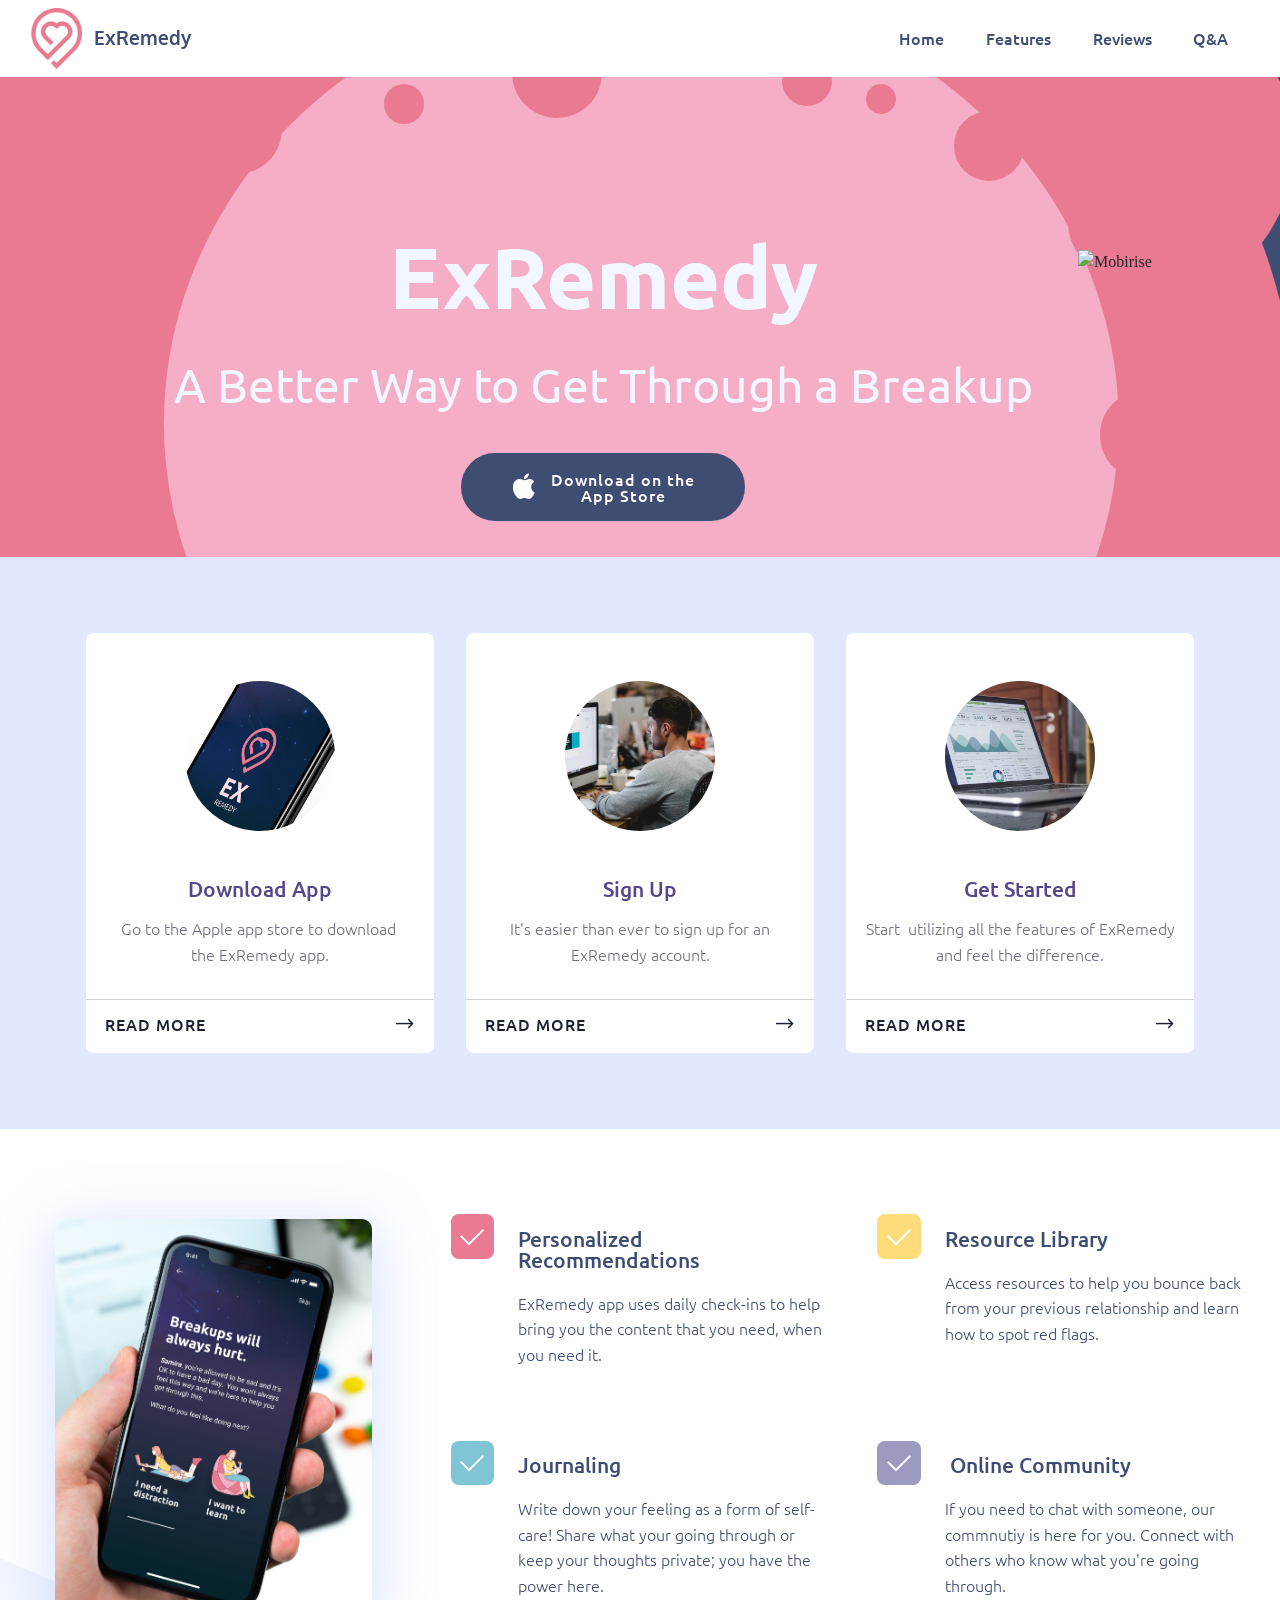
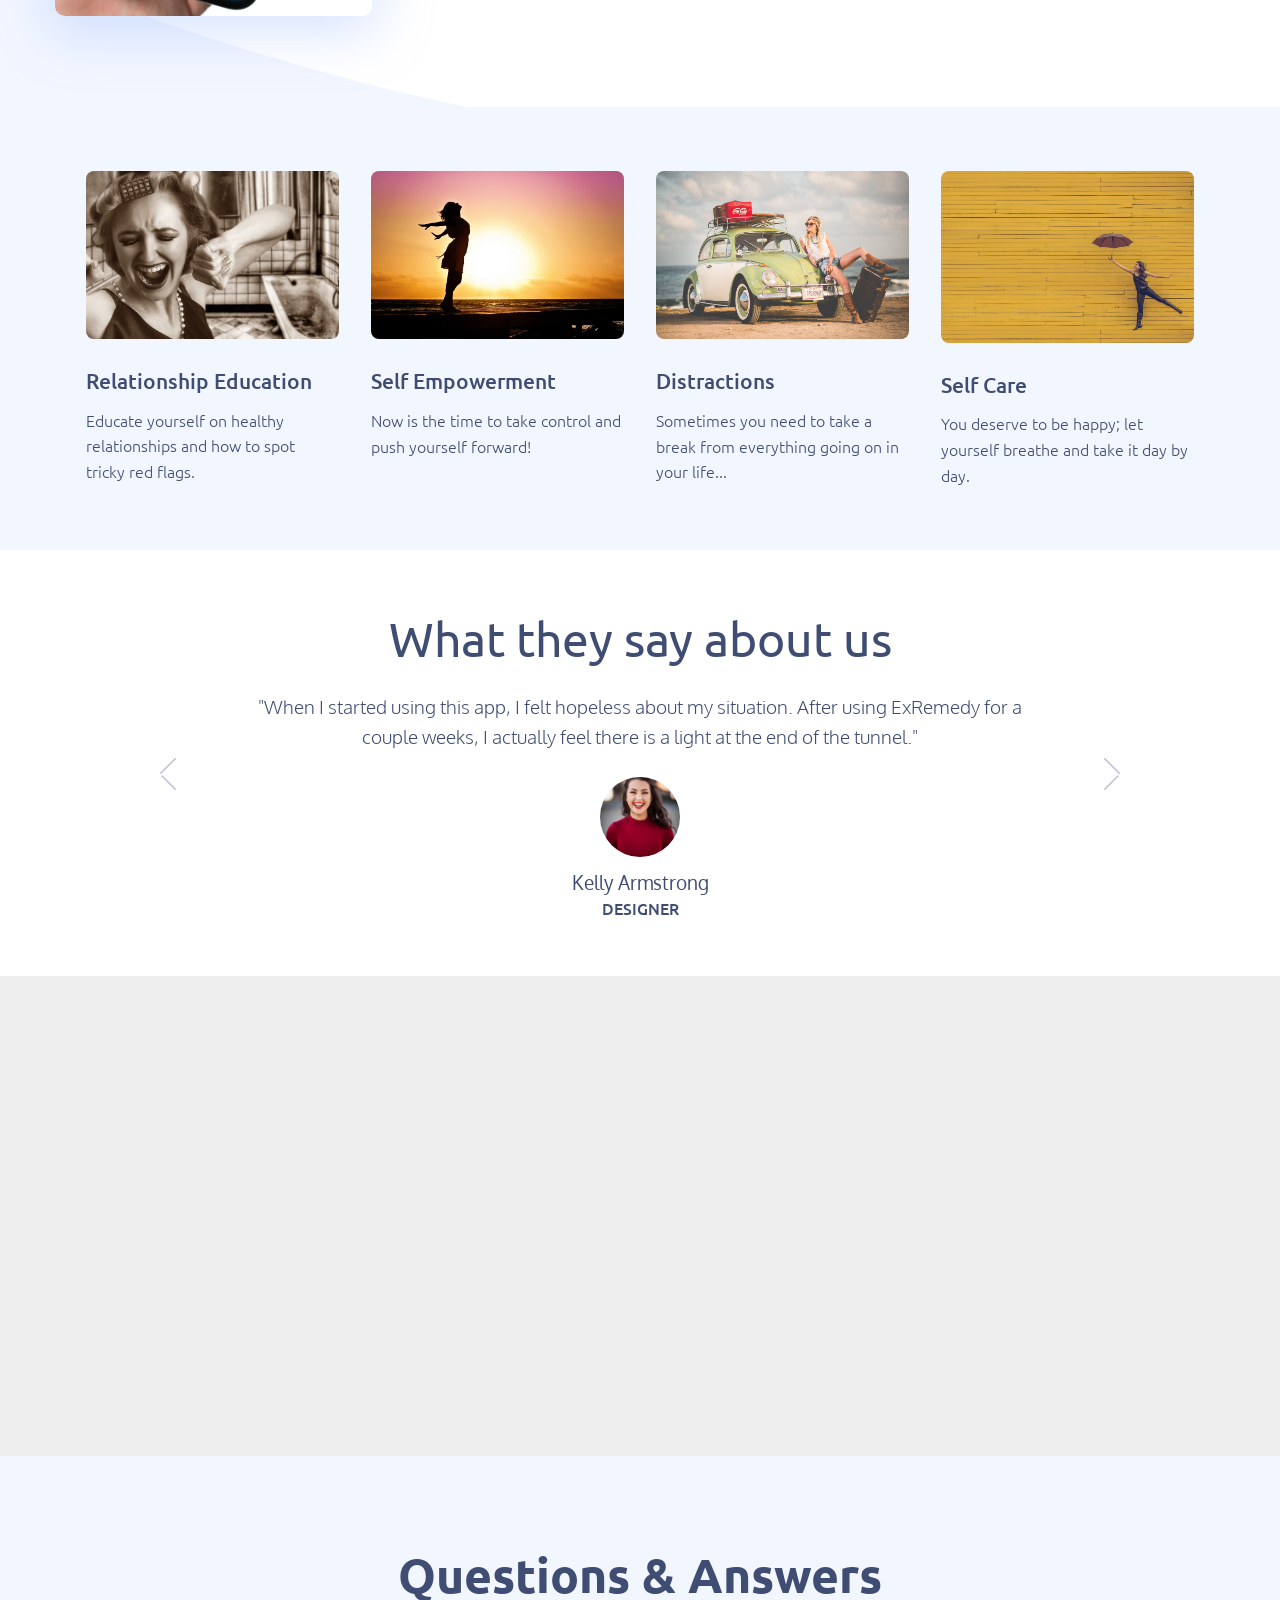
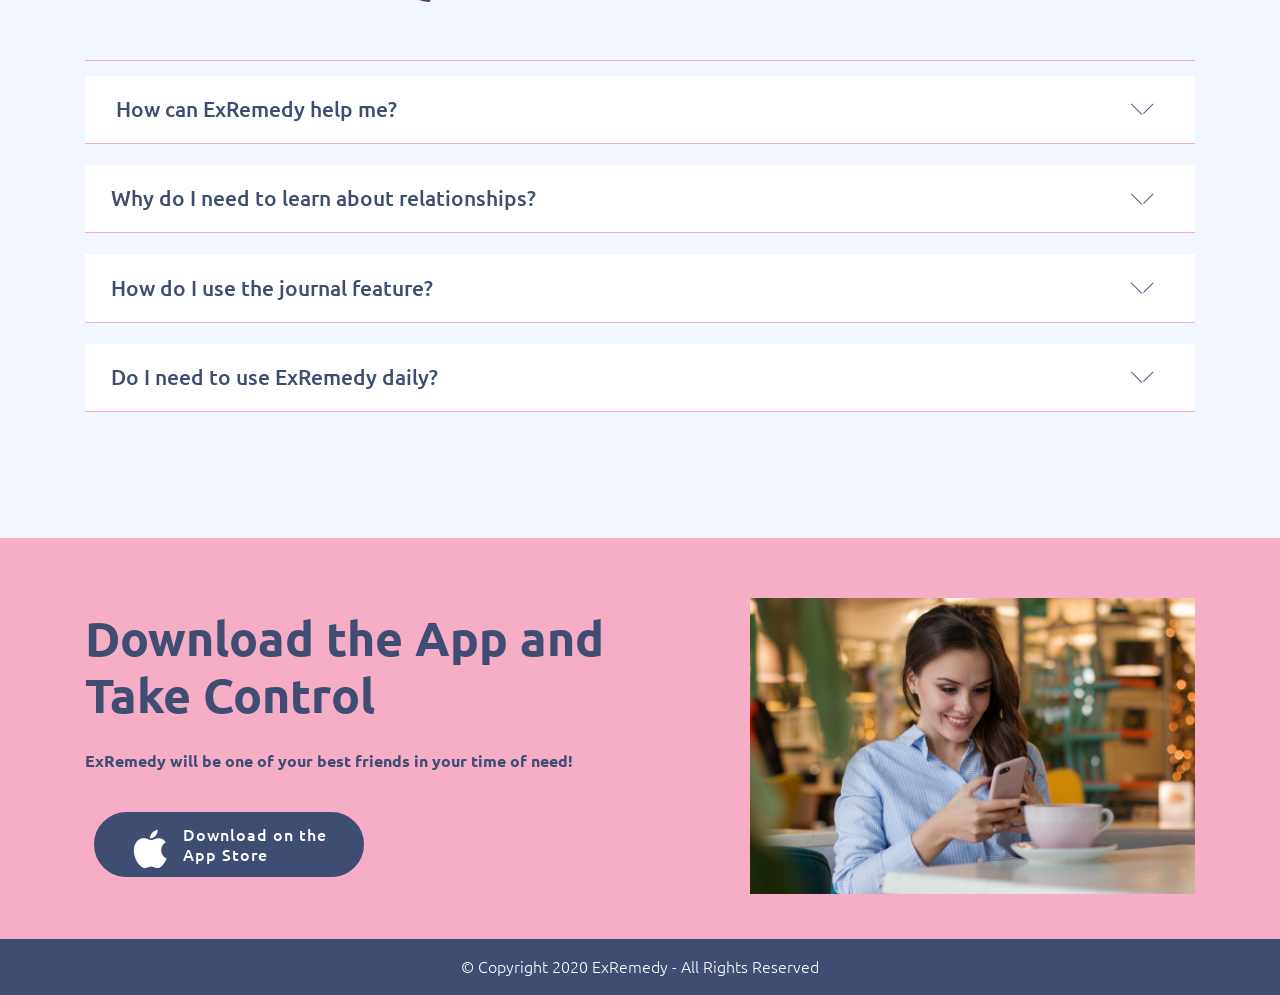
==== commit 0488fa26: "t t" ====
--- a/index.html
+++ b/index.html
@@ -8,8 +8,8 @@
   <meta name="viewport" content="width=device-width, initial-scale=1, minimum-scale=1">
   <link rel="shortcut icon" href="assets/images/logo-1.png" type="image/x-icon">
   <meta name="description" content="">
-
-
+  
+  
   <title>ExRemedy</title>
   <link rel="stylesheet" href="assets/web/assets/mobirise-icons2/mobirise2.css">
   <link rel="stylesheet" href="assets/web/assets/mobirise-icons/mobirise-icons.css">
@@ -21,15 +21,15 @@
   <link rel="stylesheet" href="assets/socicon/css/styles.css">
   <link rel="stylesheet" href="assets/theme/css/style.css">
   <link rel="preload" as="style" href="assets/mobirise/css/mbr-additional.css"><link rel="stylesheet" href="assets/mobirise/css/mbr-additional.css" type="text/css">
-
-
-
-
+  
+  
+  
+  
 </head>
 <body>
-
+  
   <section class="menu cid-sdU6h3og7l" once="menu" id="menu01-b">
-
+    
     <nav class="navbar navbar-dropdown navbar-fixed-top navbar-expand-lg">
         <div class="container-fluid">
             <div class="navbar-brand">
@@ -57,8 +57,8 @@
                             Reviews</a></li>
                     <li class="nav-item"><a class="nav-link link text-info text-primary display-4" href="index.html#accordion02-9c">Q&amp;A</a>
                     </li></ul>
-
-
+                
+                
             </div>
         </div>
     </nav>
@@ -67,10 +67,10 @@
 
 <section class="header1 cid-rleMYSmADg" id="header01-5r">
 
-
-
-
-
+    
+
+
+    
 
     <svg class="svg1" xmlns="http://www.w3.org/2000/svg" xmlns:xlink="http://www.w3.org/1999/xlink" width="1380px" height="810px" viewBox="0 0  1380 810" preserveAspectRatio="xMidYMid meet">
         <rect id="svgEditorBackground" x="0" y="0" width="1380" height="810" style="fill: none; stroke: none;"></rect>
@@ -101,7 +101,7 @@
 
             <div class="col-md-10 align-center">
                 <h1 class="mbr-section-title mbr-regular pb-2 mbr-fonts-style display-1"><strong>ExRemedy</strong><br></h1>
-
+                
                 <p class="mbr-text pb-2 mbr-regular mbr-fonts-style display-2">A Better Way to Get Through a Breakup</p>
                 <div class="mbr-section-btn"><a class="btn btn-md btn-info display-4" href="https://apps.apple.com/us/app/apple-store/id375380948"><span class="socicon socicon-apple mbr-iconfont mbr-iconfont-btn"></span>Download on the <br>App Store</a></div>
             </div>
@@ -115,11 +115,81 @@
 
 </section>
 
+<section class="features2 cid-se5gsTXh7J" id="features08-j">
+
+    
+
+    
+
+    <div class="container">
+        
+
+        <div class="row">
+            <div class="card p-3 col-12 col-md-6 col-lg-4">
+                <div class="card-wrapper">
+                    <div class="card-img">
+                        <img src="assets/images/splash-screen-1.png" alt="Mobirise">
+                    </div>
+                    <div class="card-box">
+                        <h4 class="card-title pb-3 mbr-fonts-style display-5">Download App</h4>
+                        <p class="mbr-text pb-3 mbr-fonts-style display-4">Go to the Apple app store to download&nbsp;<br>the ExRemedy app.</p>
+
+                        <div class="link-wrap">
+                            <div class="line"></div>
+                            <div class="mbr-section-btn"><a class="btn btn-md btn-info-outline display-4" href="https://mobiri.se/"><span class="mobi-mbri mobi-mbri-right mbr-iconfont mbr-iconfont-btn"></span>READ
+                                    MORE</a></div>
+                        </div>
+
+
+                    </div>
+                </div>
+            </div>
+
+            <div class="card p-3 col-12 col-md-6 col-lg-4">
+                <div class="card-wrapper">
+                    <div class="card-img">
+                        <img src="assets/images/04.jpg" alt="Mobirise">
+                    </div>
+                    <div class="card-box ">
+                        <h4 class="card-title pb-3 mbr-fonts-style display-5">Sign Up</h4>
+                        <p class="mbr-text pb-3 mbr-fonts-style display-4">It's easier than ever to sign up for an ExRemedy account.</p>
+                        <div class="link-wrap">
+                            <div class="line"></div>
+                            <div class="mbr-section-btn"><a class="btn btn-md btn-info-outline display-4" href="https://mobiri.se/"><span class="mobi-mbri mobi-mbri-right mbr-iconfont mbr-iconfont-btn"></span>READ
+                                    MORE</a></div>
+                        </div>
+                    </div>
+                </div>
+            </div>
+
+            <div class="card p-3 col-12 col-md-6 col-lg-4">
+                <div class="card-wrapper">
+                    <div class="card-img">
+                        <img src="assets/images/07.jpg" alt="Mobirise">
+                    </div>
+                    <div class="card-box">
+                        <h4 class="card-title pb-3 mbr-fonts-style display-5">
+                            Get Started</h4>
+                        <p class="mbr-text pb-3 mbr-fonts-style display-4">Start&nbsp; utilizing all the features of ExRemedy and feel the difference.</p>
+                        <div class="link-wrap">
+                            <div class="line"></div>
+                            <div class="mbr-section-btn"><a class="btn btn-md btn-info-outline display-4" href="https://mobiri.se/"><span class="mobi-mbri mobi-mbri-right mbr-iconfont mbr-iconfont-btn"></span>READ
+                                    MORE</a></div>
+                        </div>
+                    </div>
+                </div>
+            </div>
+
+            
+        </div>
+    </div>
+</section>
+
 <section class="features1 cid-rlf1zGD2zy" id="features05-6m">
 
-
-
-
+    
+
+    
 
     <svg xmlns="http://www.w3.org/2000/svg" xmlns:xlink="http://www.w3.org/1999/xlink" width="1380px" height="760px" viewBox="0 0  1380 760" preserveAspectRatio="xMidYMid meet">
         <rect id="svgEditorBackground" x="0" y="0" width="1380" height="760" style="fill: none; stroke: none;"></rect>
@@ -193,9 +263,9 @@
 
 <section class="features2 cid-sdHZC1Mbip" id="features07-2">
 
-
-
-
+    
+
+    
 
     <div class="container">
         <h4 class="main-title pb-5 align-left mbr-regular mbr-fonts-style display-2"></h4>
@@ -210,7 +280,7 @@
                         <h4 class="card-title align-left pb-3 mbr-fonts-style display-5">Relationship Education</h4>
                         <p class="mbr-text align-left mbr-fonts-style display-4">Educate yourself on healthy relationships and how to spot <br>tricky red flags.</p>
 
-
+                        
 
                     </div>
                 </div>
@@ -225,7 +295,7 @@
                         <h4 class="card-title pb-3 align-left mbr-fonts-style display-5">Self Empowerment</h4>
                         <p class="mbr-text align-left mbr-fonts-style display-4">Now is the time to take control and push yourself forward!</p>
 
-
+                        
                     </div>
                 </div>
             </div>
@@ -239,7 +309,7 @@
                         <h4 class="card-title align-left pb-3 mbr-fonts-style display-5">Distractions</h4>
                         <p class="mbr-text align-left mbr-fonts-style display-4">Sometimes you need to take a break from everything going on in your life...</p>
 
-
+                        
                     </div>
                 </div>
             </div>
@@ -253,7 +323,7 @@
                         <h4 class="card-title align-left pb-3 mbr-fonts-style display-5">Self Care</h4>
                         <p class="mbr-text align-left mbr-fonts-style display-4">You deserve to be happy; let yourself breathe and take it day by day.</p>
 
-
+                        
                     </div>
                 </div>
             </div>
@@ -263,18 +333,18 @@
 
 <section class="carousel slide testimonials-slider cid-sdHbojJdNc" id="testimonials-slider01-0">
 
-
-
-
+    
+
+    
 
     <div class="container text-center">
 
         <div class="carousel slide" data-ride="carousel" role="listbox">
             <div class="carousel-inner">
-
-
-
-
+                
+
+                
+                
             <div class="carousel-item">
 
 
@@ -284,7 +354,7 @@
 
                     <div class="col-md-12 col-lg-12">
                         <h1 class="mbr-section-title mbr-regular pb-3 align-center mbr-fonts-style display-2">What they say about us</h1>
-
+                        
                         <p class="mbr-text mbr-light pb-4 align-center mbr-fonts-style box display-7">"When I started using this app, I felt hopeless about my situation. After using ExRemedy for a couple weeks, I actually feel there is a light at the end of the tunnel."</p>
 
                         <div class="author-box">
@@ -327,7 +397,7 @@
 
                     <div class="col-md-12 col-lg-12">
                         <h1 class="mbr-section-title mbr-regular pb-3 align-center mbr-fonts-style display-2">What they say about us</h1>
-
+                        
                         <p class="mbr-text mbr-light pb-4 align-center mbr-fonts-style box display-7">"Through this app I learned that you need to be firm with your decisions in order to grow and value yourself."</p>
 
                         <div class="author-box">
@@ -370,7 +440,7 @@
 
                     <div class="col-md-12 col-lg-12">
                         <h1 class="mbr-section-title mbr-regular pb-3 align-center mbr-fonts-style display-2">What they say about us</h1>
-
+                        
                         <p class="mbr-text mbr-light pb-4 align-center mbr-fonts-style box display-7">
                             "Because of the recent pandemic, I was unable to utilize my current social network. With ExRemedy, I was able to connect to an online community with people going through similar relationship struggles as myself. I found this app was very helpful for my current situation."</p>
 
@@ -424,26 +494,24 @@
 
 <section class="cid-rlf4BBCTn9 mbr-parallax-background" id="image02-77">
 
-
-
-
-    <div class="container d-flex justify-content-center align-items-center text-light">
-      <h3><i>"Some people think that it's<br> holding on that makes one strong.<br>Sometimes it's letting go..."</i></h3>
-
+    
+
+    
+    <div class="container">
     </div>
 </section>
 
 <section class="accordion1 cid-rlqCPctPIN" id="accordion02-9c">
 
-
-
-
+    
+
+    
     <div class="container">
         <div class="row">
             <div class="col-12 col-md-12">
                 <div class="section-head text-center space30">
                     <h2 class="mbr-section-title pb-5 mbr-fonts-style display-2">
-
+                        
 <div><strong><span style="font-size: 3rem;">Questions&nbsp;</span><span style="font-size: 3rem;">&amp; Answers</span></strong></div></h2>
                 </div>
                 <div class="clearfix"></div>
@@ -504,8 +572,8 @@
                             </div>
                         </div>
                     </div>
-
-
+                    
+                    
                 </div>
             </div>
         </div>
@@ -514,16 +582,16 @@
 
 <section class="info02 cid-se1kK1R7ZJ" id="info02-i">
 
-
-
-
+    
+
+    
 
     <div class="container">
         <div class="row jc-sb">
 
             <div class="col-md-12 col-lg-7 md-pb my-auto">
                 <div class="media-content">
-
+                    
                     <h1 class="mbr-section-title pb-3 align-left mbr-exbold mbr-fonts-style display-2"><strong>Download the App and<br>Take Control</strong></h1>
 
 
@@ -546,9 +614,9 @@
 
 <section once="" class="cid-sdTXrbmDcV" id="footer01-a">
 
-
-
-
+    
+
+    
 
     <div class="container">
         <div class="media-container-row align-center mbr-white">
@@ -575,8 +643,8 @@
   <script src="assets/parallax/jarallax.min.js"></script>
   <script src="assets/mbr-switch-arrow/mbr-switch-arrow.js"></script>
   <script src="assets/theme/js/script.js"></script>
-
-
-
+  
+  
+  
 </body>
-</html>
+</html>
--- a/assets/mobirise/css/mbr-additional.css
+++ b/assets/mobirise/css/mbr-additional.css
@@ -1123,6 +1123,172 @@
   height: 100%;
   margin: 0 auto;
 }
+.cid-se5gsTXh7J {
+  padding-top: 60px;
+  padding-bottom: 60px;
+  background-color: #e1e8ff;
+}
+.cid-se5gsTXh7J h4 {
+  margin-bottom: 0;
+  text-align: left;
+}
+.cid-se5gsTXh7J .card-box {
+  padding-top: 3rem;
+}
+.cid-se5gsTXh7J .mbr-section-btn {
+  width: 100%;
+  text-align: center;
+}
+.cid-se5gsTXh7J .btn-md {
+  padding: 1rem;
+}
+.cid-se5gsTXh7J .btn-primary-outline,
+.cid-se5gsTXh7J .btn-secondary-outline,
+.cid-se5gsTXh7J .btn-info-outline,
+.cid-se5gsTXh7J .btn-success-outline,
+.cid-se5gsTXh7J .btn-warning-outline,
+.cid-se5gsTXh7J .btn-danger-outline,
+.cid-se5gsTXh7J .btn-black-outline,
+.cid-se5gsTXh7J .btn-white-outline {
+  border: none;
+  width: 100%;
+  justify-content: space-between;
+  padding: 0;
+  margin: 0 0.25rem!important;
+}
+.cid-se5gsTXh7J .btn-primary-outline span,
+.cid-se5gsTXh7J .btn-secondary-outline span,
+.cid-se5gsTXh7J .btn-info-outline span,
+.cid-se5gsTXh7J .btn-success-outline span,
+.cid-se5gsTXh7J .btn-warning-outline span,
+.cid-se5gsTXh7J .btn-danger-outline span,
+.cid-se5gsTXh7J .btn-black-outline span,
+.cid-se5gsTXh7J .btn-white-outline span {
+  order: 2;
+  font-size: 1.1rem;
+  padding-top: 3px;
+  transition: padding 0.3s!important;
+}
+.cid-se5gsTXh7J .btn-primary-outline:hover span,
+.cid-se5gsTXh7J .btn-secondary-outline:hover span,
+.cid-se5gsTXh7J .btn-info-outline:hover span,
+.cid-se5gsTXh7J .btn-success-outline:hover span,
+.cid-se5gsTXh7J .btn-warning-outline:hover span,
+.cid-se5gsTXh7J .btn-danger-outline:hover span,
+.cid-se5gsTXh7J .btn-black-outline:hover span,
+.cid-se5gsTXh7J .btn-white-outline:hover span {
+  padding-left: 10px;
+}
+.cid-se5gsTXh7J .btn-primary-outline:hover,
+.cid-se5gsTXh7J .btn-secondary-outline:hover,
+.cid-se5gsTXh7J .btn-info-outline:hover,
+.cid-se5gsTXh7J .btn-success-outline:hover,
+.cid-se5gsTXh7J .btn-warning-outline:hover,
+.cid-se5gsTXh7J .btn-danger-outline:hover,
+.cid-se5gsTXh7J .btn-black-outline:hover,
+.cid-se5gsTXh7J .btn-white-outline:hover {
+  background-color: transparent!important;
+  color: #ff8a73 !important;
+  box-shadow: none!important;
+}
+.cid-se5gsTXh7J .btn-primary-outline:active,
+.cid-se5gsTXh7J .btn-secondary-outline:active,
+.cid-se5gsTXh7J .btn-info-outline:active,
+.cid-se5gsTXh7J .btn-success-outline:active,
+.cid-se5gsTXh7J .btn-warning-outline:active,
+.cid-se5gsTXh7J .btn-danger-outline:active,
+.cid-se5gsTXh7J .btn-black-outline:active,
+.cid-se5gsTXh7J .btn-white-outline:active,
+.cid-se5gsTXh7J .btn-primary-outline:focus,
+.cid-se5gsTXh7J .btn-secondary-outline:focus,
+.cid-se5gsTXh7J .btn-info-outline:focus,
+.cid-se5gsTXh7J .btn-success-outline:focus,
+.cid-se5gsTXh7J .btn-warning-outline:focus,
+.cid-se5gsTXh7J .btn-danger-outline:focus,
+.cid-se5gsTXh7J .btn-black-outline:focus,
+.cid-se5gsTXh7J .btn-white-outline:focus {
+  background-color: transparent!important;
+  box-shadow: none!important;
+}
+.cid-se5gsTXh7J .btn-primary-outline .mbr-iconfont,
+.cid-se5gsTXh7J .btn-secondary-outline .mbr-iconfont,
+.cid-se5gsTXh7J .btn-info-outline .mbr-iconfont,
+.cid-se5gsTXh7J .btn-success-outline .mbr-iconfont,
+.cid-se5gsTXh7J .btn-warning-outline .mbr-iconfont,
+.cid-se5gsTXh7J .btn-danger-outline .mbr-iconfont,
+.cid-se5gsTXh7J .btn-black-outline .mbr-iconfont,
+.cid-se5gsTXh7J .btn-white-outline .mbr-iconfont {
+  margin-right: 0!important;
+  padding-left: 0.4rem;
+}
+.cid-se5gsTXh7J .card-wrapper {
+  overflow: hidden;
+  height: 100%;
+  position: relative;
+  background-color: #ffffff;
+  padding: 3rem 1.2rem 1.2rem 1.2rem;
+  border-radius: 8px;
+  transition: all 0.3s;
+}
+.cid-se5gsTXh7J .card-wrapper:hover {
+  box-shadow: 0 10px 55px 5px rgba(137, 173, 255, 0.35);
+  transform: translateY(-1.5rem);
+}
+.cid-se5gsTXh7J .link-wrap {
+  position: relative;
+  padding-top: 14px;
+}
+.cid-se5gsTXh7J .link-wrap:hover {
+  color: #ff8a73 !important;
+}
+.cid-se5gsTXh7J .link-wrap:hover:hover .link-ico {
+  color: #ff8a73 !important;
+}
+.cid-se5gsTXh7J .line {
+  width: 150%;
+  height: 1px;
+  background: lightgray;
+  position: absolute;
+  top: 0;
+  left: -25%;
+}
+.cid-se5gsTXh7J img {
+  border-radius: 100%;
+  width: 150px;
+  height: 150px;
+  object-fit: cover;
+}
+.cid-se5gsTXh7J .card-title {
+  color: #57468b;
+  text-align: center;
+}
+.cid-se5gsTXh7J .row {
+  justify-content: center;
+}
+.cid-se5gsTXh7J .main-title {
+  text-align: center;
+  color: #57468b;
+}
+.cid-se5gsTXh7J P {
+  text-align: center;
+}
+.cid-se5gsTXh7J .mbr-text,
+.cid-se5gsTXh7J .link {
+  text-align: center;
+  color: #716c80;
+}
+.cid-se5gsTXh7J DIV {
+  color: #57468b;
+}
+@media (max-width: 576px) {
+  .cid-se5gsTXh7J .card-wrapper:hover {
+    transform: none;
+    box-shadow: none;
+  }
+}
+.cid-se5gsTXh7J .card-img {
+  width: auto;
+}
 .cid-rlf1zGD2zy {
   padding-top: 60px;
   padding-bottom: 60px;
--- a/assets/mobirise/css/mbr-additional.css
+++ b/assets/mobirise/css/mbr-additional.css
@@ -1123,6 +1123,172 @@
   height: 100%;
   margin: 0 auto;
 }
+.cid-se5gsTXh7J {
+  padding-top: 60px;
+  padding-bottom: 60px;
+  background-color: #e1e8ff;
+}
+.cid-se5gsTXh7J h4 {
+  margin-bottom: 0;
+  text-align: left;
+}
+.cid-se5gsTXh7J .card-box {
+  padding-top: 3rem;
+}
+.cid-se5gsTXh7J .mbr-section-btn {
+  width: 100%;
+  text-align: center;
+}
+.cid-se5gsTXh7J .btn-md {
+  padding: 1rem;
+}
+.cid-se5gsTXh7J .btn-primary-outline,
+.cid-se5gsTXh7J .btn-secondary-outline,
+.cid-se5gsTXh7J .btn-info-outline,
+.cid-se5gsTXh7J .btn-success-outline,
+.cid-se5gsTXh7J .btn-warning-outline,
+.cid-se5gsTXh7J .btn-danger-outline,
+.cid-se5gsTXh7J .btn-black-outline,
+.cid-se5gsTXh7J .btn-white-outline {
+  border: none;
+  width: 100%;
+  justify-content: space-between;
+  padding: 0;
+  margin: 0 0.25rem!important;
+}
+.cid-se5gsTXh7J .btn-primary-outline span,
+.cid-se5gsTXh7J .btn-secondary-outline span,
+.cid-se5gsTXh7J .btn-info-outline span,
+.cid-se5gsTXh7J .btn-success-outline span,
+.cid-se5gsTXh7J .btn-warning-outline span,
+.cid-se5gsTXh7J .btn-danger-outline span,
+.cid-se5gsTXh7J .btn-black-outline span,
+.cid-se5gsTXh7J .btn-white-outline span {
+  order: 2;
+  font-size: 1.1rem;
+  padding-top: 3px;
+  transition: padding 0.3s!important;
+}
+.cid-se5gsTXh7J .btn-primary-outline:hover span,
+.cid-se5gsTXh7J .btn-secondary-outline:hover span,
+.cid-se5gsTXh7J .btn-info-outline:hover span,
+.cid-se5gsTXh7J .btn-success-outline:hover span,
+.cid-se5gsTXh7J .btn-warning-outline:hover span,
+.cid-se5gsTXh7J .btn-danger-outline:hover span,
+.cid-se5gsTXh7J .btn-black-outline:hover span,
+.cid-se5gsTXh7J .btn-white-outline:hover span {
+  padding-left: 10px;
+}
+.cid-se5gsTXh7J .btn-primary-outline:hover,
+.cid-se5gsTXh7J .btn-secondary-outline:hover,
+.cid-se5gsTXh7J .btn-info-outline:hover,
+.cid-se5gsTXh7J .btn-success-outline:hover,
+.cid-se5gsTXh7J .btn-warning-outline:hover,
+.cid-se5gsTXh7J .btn-danger-outline:hover,
+.cid-se5gsTXh7J .btn-black-outline:hover,
+.cid-se5gsTXh7J .btn-white-outline:hover {
+  background-color: transparent!important;
+  color: #ff8a73 !important;
+  box-shadow: none!important;
+}
+.cid-se5gsTXh7J .btn-primary-outline:active,
+.cid-se5gsTXh7J .btn-secondary-outline:active,
+.cid-se5gsTXh7J .btn-info-outline:active,
+.cid-se5gsTXh7J .btn-success-outline:active,
+.cid-se5gsTXh7J .btn-warning-outline:active,
+.cid-se5gsTXh7J .btn-danger-outline:active,
+.cid-se5gsTXh7J .btn-black-outline:active,
+.cid-se5gsTXh7J .btn-white-outline:active,
+.cid-se5gsTXh7J .btn-primary-outline:focus,
+.cid-se5gsTXh7J .btn-secondary-outline:focus,
+.cid-se5gsTXh7J .btn-info-outline:focus,
+.cid-se5gsTXh7J .btn-success-outline:focus,
+.cid-se5gsTXh7J .btn-warning-outline:focus,
+.cid-se5gsTXh7J .btn-danger-outline:focus,
+.cid-se5gsTXh7J .btn-black-outline:focus,
+.cid-se5gsTXh7J .btn-white-outline:focus {
+  background-color: transparent!important;
+  box-shadow: none!important;
+}
+.cid-se5gsTXh7J .btn-primary-outline .mbr-iconfont,
+.cid-se5gsTXh7J .btn-secondary-outline .mbr-iconfont,
+.cid-se5gsTXh7J .btn-info-outline .mbr-iconfont,
+.cid-se5gsTXh7J .btn-success-outline .mbr-iconfont,
+.cid-se5gsTXh7J .btn-warning-outline .mbr-iconfont,
+.cid-se5gsTXh7J .btn-danger-outline .mbr-iconfont,
+.cid-se5gsTXh7J .btn-black-outline .mbr-iconfont,
+.cid-se5gsTXh7J .btn-white-outline .mbr-iconfont {
+  margin-right: 0!important;
+  padding-left: 0.4rem;
+}
+.cid-se5gsTXh7J .card-wrapper {
+  overflow: hidden;
+  height: 100%;
+  position: relative;
+  background-color: #ffffff;
+  padding: 3rem 1.2rem 1.2rem 1.2rem;
+  border-radius: 8px;
+  transition: all 0.3s;
+}
+.cid-se5gsTXh7J .card-wrapper:hover {
+  box-shadow: 0 10px 55px 5px rgba(137, 173, 255, 0.35);
+  transform: translateY(-1.5rem);
+}
+.cid-se5gsTXh7J .link-wrap {
+  position: relative;
+  padding-top: 14px;
+}
+.cid-se5gsTXh7J .link-wrap:hover {
+  color: #ff8a73 !important;
+}
+.cid-se5gsTXh7J .link-wrap:hover:hover .link-ico {
+  color: #ff8a73 !important;
+}
+.cid-se5gsTXh7J .line {
+  width: 150%;
+  height: 1px;
+  background: lightgray;
+  position: absolute;
+  top: 0;
+  left: -25%;
+}
+.cid-se5gsTXh7J img {
+  border-radius: 100%;
+  width: 150px;
+  height: 150px;
+  object-fit: cover;
+}
+.cid-se5gsTXh7J .card-title {
+  color: #57468b;
+  text-align: center;
+}
+.cid-se5gsTXh7J .row {
+  justify-content: center;
+}
+.cid-se5gsTXh7J .main-title {
+  text-align: center;
+  color: #57468b;
+}
+.cid-se5gsTXh7J P {
+  text-align: center;
+}
+.cid-se5gsTXh7J .mbr-text,
+.cid-se5gsTXh7J .link {
+  text-align: center;
+  color: #716c80;
+}
+.cid-se5gsTXh7J DIV {
+  color: #57468b;
+}
+@media (max-width: 576px) {
+  .cid-se5gsTXh7J .card-wrapper:hover {
+    transform: none;
+    box-shadow: none;
+  }
+}
+.cid-se5gsTXh7J .card-img {
+  width: auto;
+}
 .cid-rlf1zGD2zy {
   padding-top: 60px;
   padding-bottom: 60px;
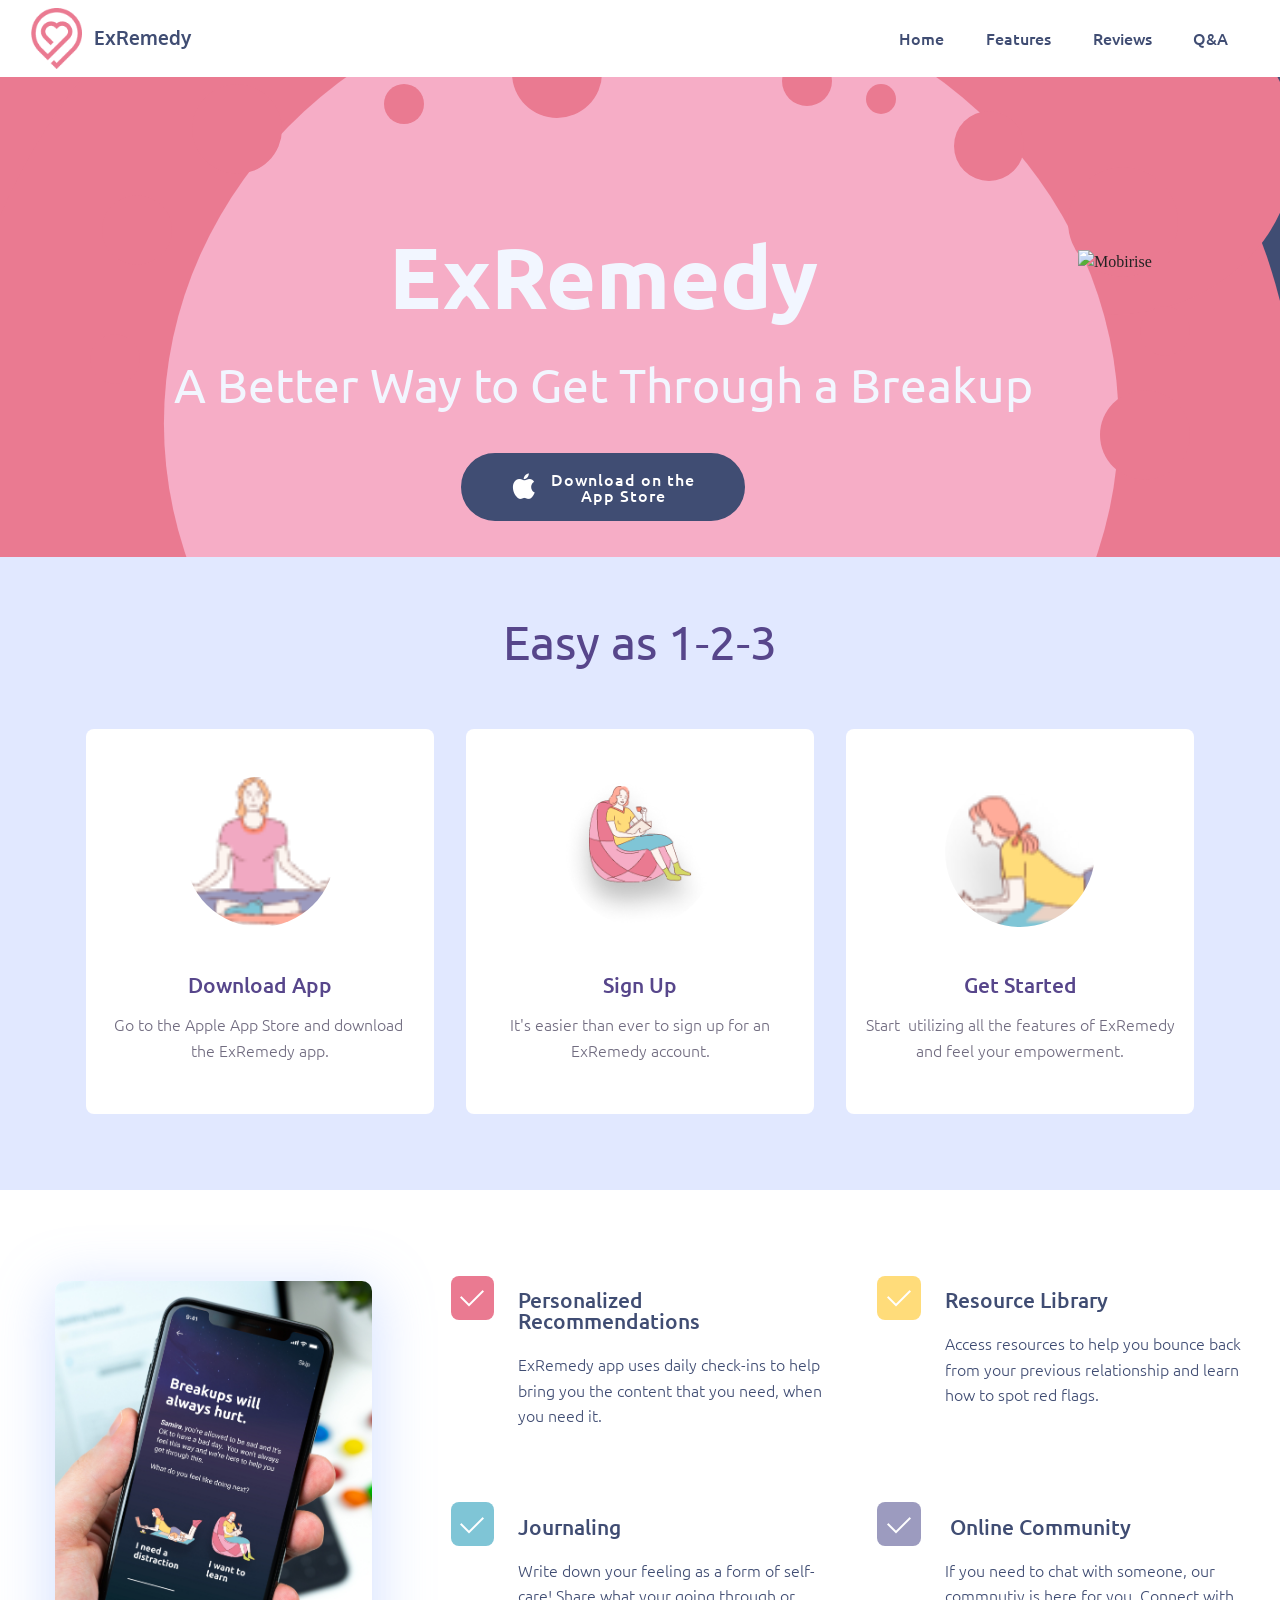
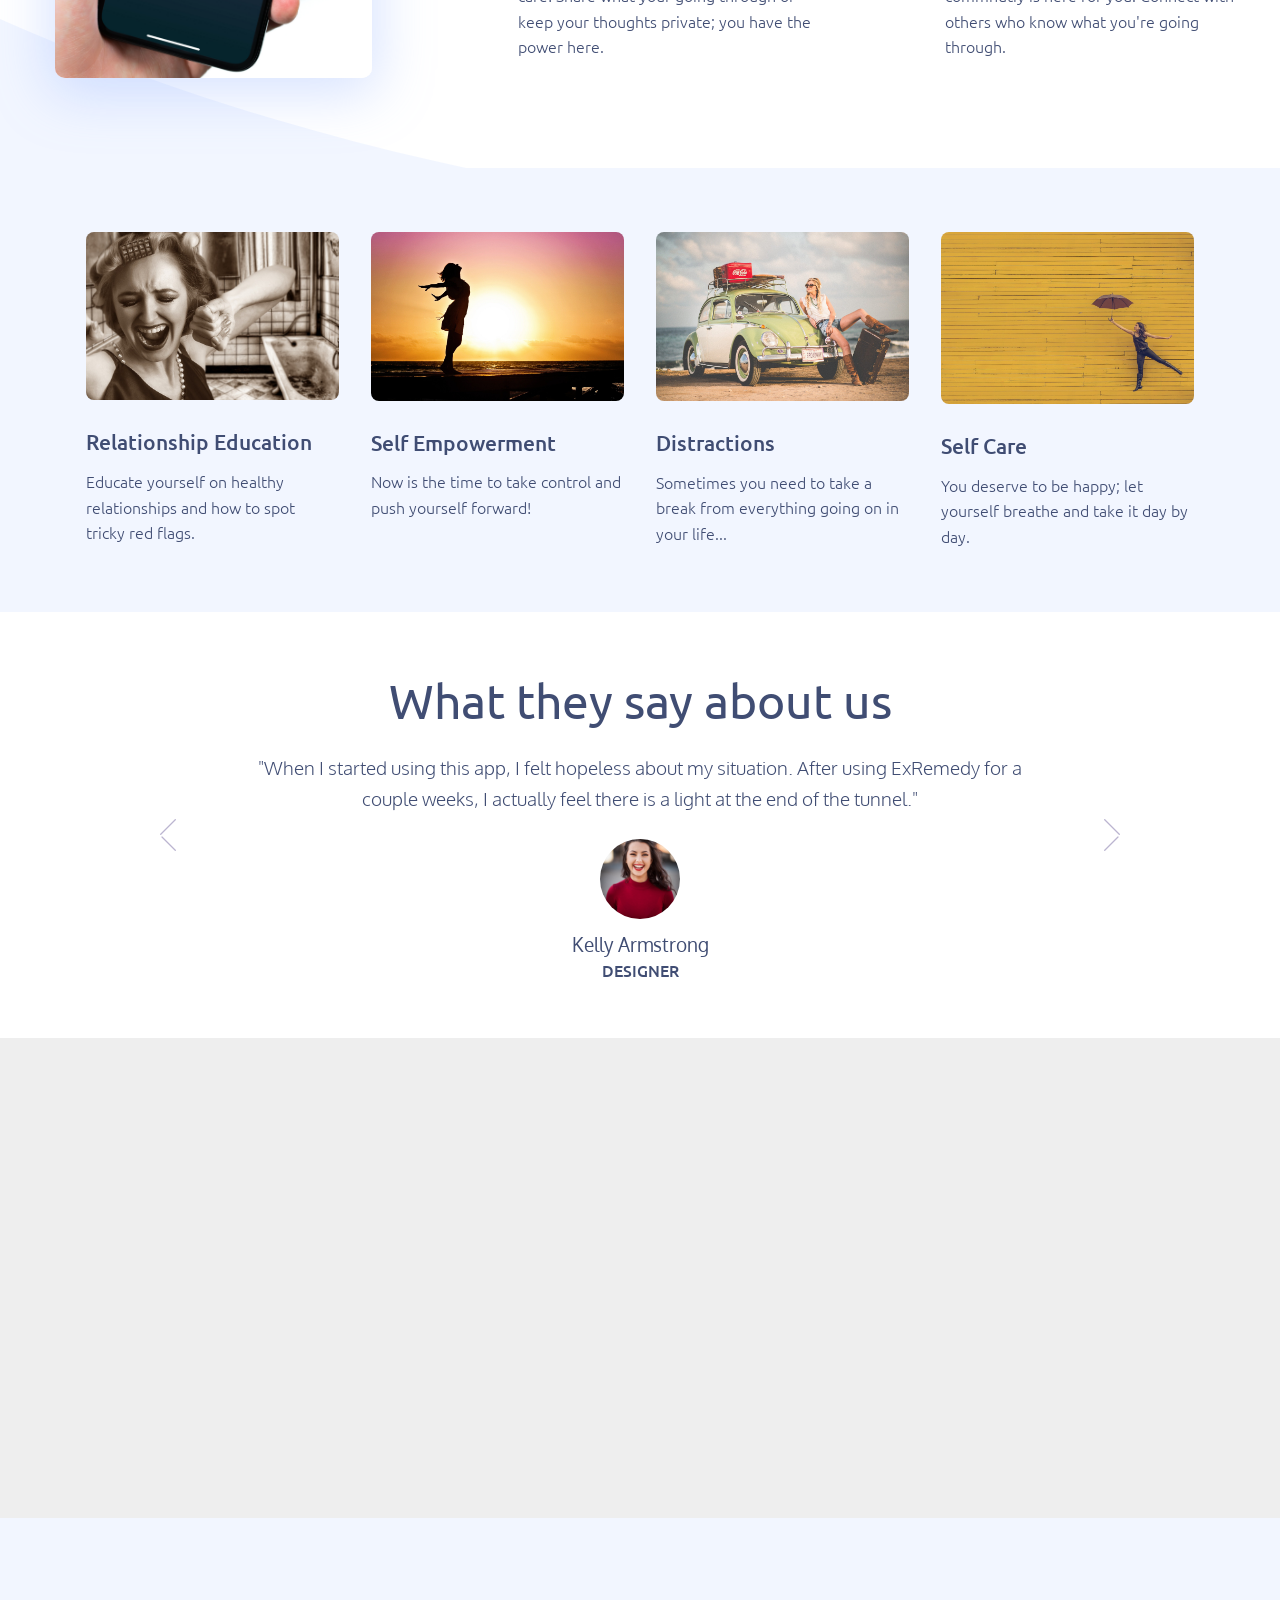
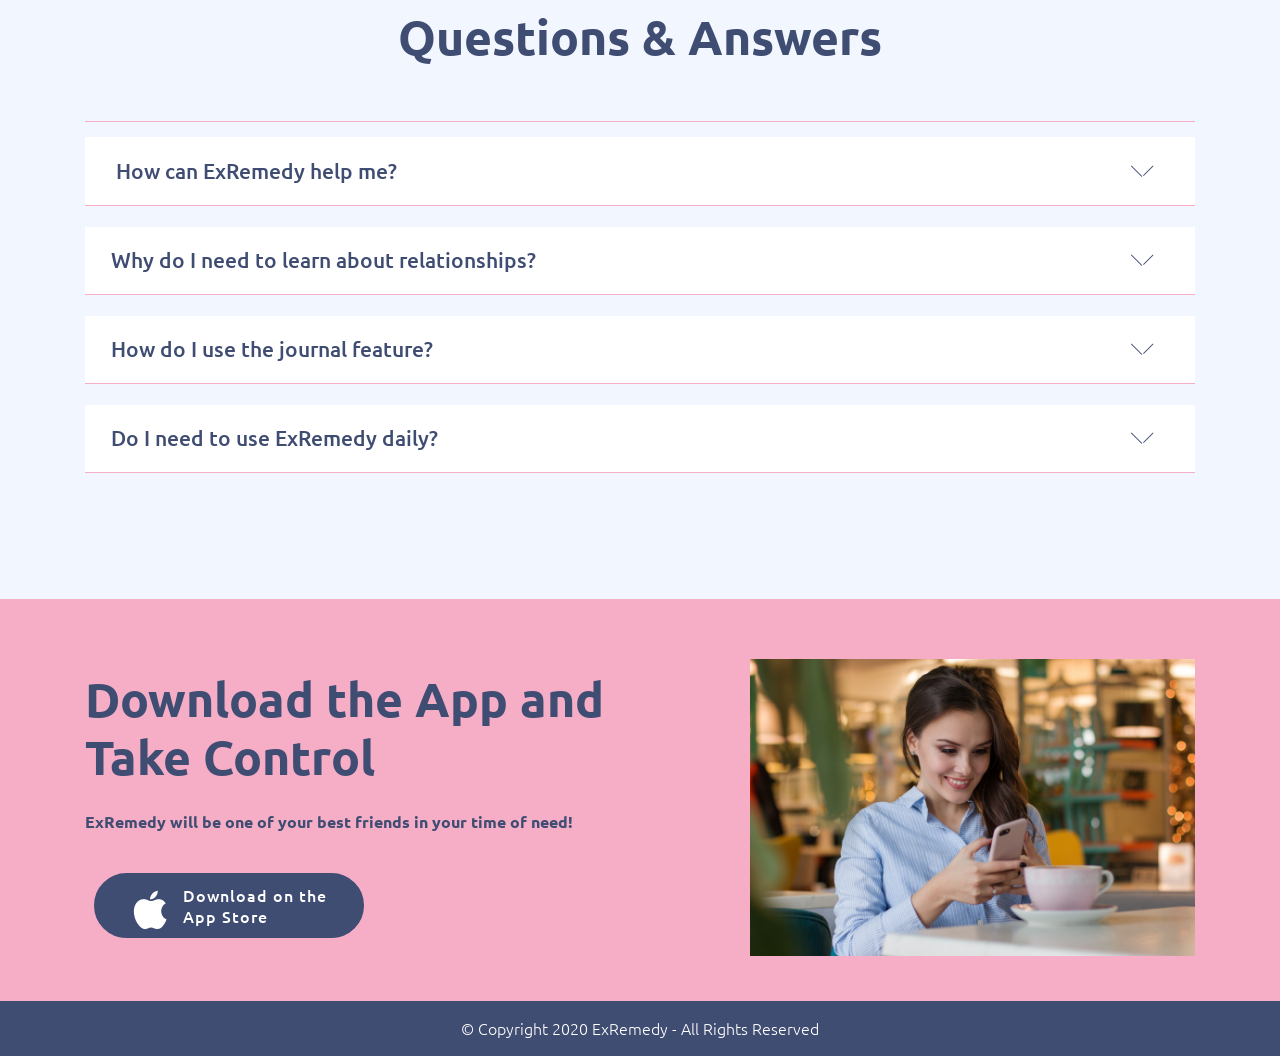
==== commit 3705d78e: "t t" ====
--- a/index.html
+++ b/index.html
@@ -122,23 +122,19 @@
     
 
     <div class="container">
-        
+        <h4 class="main-title pb-5 mbr-regular mbr-fonts-style display-2">Easy as 1-2-3</h4>
 
         <div class="row">
             <div class="card p-3 col-12 col-md-6 col-lg-4">
                 <div class="card-wrapper">
                     <div class="card-img">
-                        <img src="assets/images/splash-screen-1.png" alt="Mobirise">
+                        <img src="assets/images/frame22.png" alt="Mobirise">
                     </div>
                     <div class="card-box">
                         <h4 class="card-title pb-3 mbr-fonts-style display-5">Download App</h4>
-                        <p class="mbr-text pb-3 mbr-fonts-style display-4">Go to the Apple app store to download&nbsp;<br>the ExRemedy app.</p>
-
-                        <div class="link-wrap">
-                            <div class="line"></div>
-                            <div class="mbr-section-btn"><a class="btn btn-md btn-info-outline display-4" href="https://mobiri.se/"><span class="mobi-mbri mobi-mbri-right mbr-iconfont mbr-iconfont-btn"></span>READ
-                                    MORE</a></div>
-                        </div>
+                        <p class="mbr-text pb-3 mbr-fonts-style display-4">Go to the Apple App Store and download&nbsp;<br>the ExRemedy app.</p>
+
+                        
 
 
                     </div>
@@ -148,16 +144,12 @@
             <div class="card p-3 col-12 col-md-6 col-lg-4">
                 <div class="card-wrapper">
                     <div class="card-img">
-                        <img src="assets/images/04.jpg" alt="Mobirise">
+                        <img src="assets/images/frame1.png" alt="Mobirise">
                     </div>
                     <div class="card-box ">
                         <h4 class="card-title pb-3 mbr-fonts-style display-5">Sign Up</h4>
                         <p class="mbr-text pb-3 mbr-fonts-style display-4">It's easier than ever to sign up for an ExRemedy account.</p>
-                        <div class="link-wrap">
-                            <div class="line"></div>
-                            <div class="mbr-section-btn"><a class="btn btn-md btn-info-outline display-4" href="https://mobiri.se/"><span class="mobi-mbri mobi-mbri-right mbr-iconfont mbr-iconfont-btn"></span>READ
-                                    MORE</a></div>
-                        </div>
+                        
                     </div>
                 </div>
             </div>
@@ -165,17 +157,13 @@
             <div class="card p-3 col-12 col-md-6 col-lg-4">
                 <div class="card-wrapper">
                     <div class="card-img">
-                        <img src="assets/images/07.jpg" alt="Mobirise">
+                        <img src="assets/images/frame2-2.png" alt="Mobirise">
                     </div>
                     <div class="card-box">
                         <h4 class="card-title pb-3 mbr-fonts-style display-5">
                             Get Started</h4>
-                        <p class="mbr-text pb-3 mbr-fonts-style display-4">Start&nbsp; utilizing all the features of ExRemedy and feel the difference.</p>
-                        <div class="link-wrap">
-                            <div class="line"></div>
-                            <div class="mbr-section-btn"><a class="btn btn-md btn-info-outline display-4" href="https://mobiri.se/"><span class="mobi-mbri mobi-mbri-right mbr-iconfont mbr-iconfont-btn"></span>READ
-                                    MORE</a></div>
-                        </div>
+                        <p class="mbr-text pb-3 mbr-fonts-style display-4">Start&nbsp; utilizing all the features of ExRemedy and feel your empowerment.</p>
+                        
                     </div>
                 </div>
             </div>
@@ -515,15 +503,15 @@
 <div><strong><span style="font-size: 3rem;">Questions&nbsp;</span><span style="font-size: 3rem;">&amp; Answers</span></strong></div></h2>
                 </div>
                 <div class="clearfix"></div>
-                <div id="bootstrap-accordion_6" class="panel-group accordionStyles accordion" role="tablist" aria-multiselectable="true">
+                <div id="bootstrap-accordion_7" class="panel-group accordionStyles accordion" role="tablist" aria-multiselectable="true">
                     <div class="card">
                         <div class="card-header" role="tab" id="headingOne">
-                            <a role="button" class="panel-title collapsed text-black" data-toggle="collapse" data-core="" href="#collapse1_6" aria-expanded="false" aria-controls="collapse1">
+                            <a role="button" class="panel-title collapsed text-black" data-toggle="collapse" data-core="" href="#collapse1_7" aria-expanded="false" aria-controls="collapse1">
                                 <h4 class="mbr-fonts-style display-5">
                                     <span class="sign mbr-iconfont mbri-arrow-down inactive"></span>&nbsp;How can ExRemedy help me?</h4>
                             </a>
                         </div>
-                        <div id="collapse1_6" class="panel-collapse noScroll collapse " role="tabpanel" aria-labelledby="headingOne" data-parent="#bootstrap-accordion_6">
+                        <div id="collapse1_7" class="panel-collapse noScroll collapse " role="tabpanel" aria-labelledby="headingOne" data-parent="#bootstrap-accordion_7">
                             <div class="panel-body p-4">
                                 <p class="mbr-fonts-style panel-text display-7">
                                     ExRemedy is designed to checkin with you daily to see how you feel. We know that recovering from a breakup isn't easy and that some days are worse than others. By checking in, ExRemedy can recommend curated content for you that will support you in your journey. Whether you need to be distracted or whether you want to educate yourself on healthy relationships.</p>
@@ -532,13 +520,13 @@
                     </div>
                     <div class="card">
                         <div class="card-header" role="tab" id="headingTwo">
-                            <a role="button" class="collapsed panel-title text-black" data-toggle="collapse" data-core="" href="#collapse2_6" aria-expanded="false" aria-controls="collapse2">
+                            <a role="button" class="collapsed panel-title text-black" data-toggle="collapse" data-core="" href="#collapse2_7" aria-expanded="false" aria-controls="collapse2">
                                 <h4 class="mbr-fonts-style display-5">
                                     <span class="sign mbr-iconfont mbri-arrow-down inactive"></span>Why do I need to learn about relationships?</h4>
                             </a>
 
                         </div>
-                        <div id="collapse2_6" class="panel-collapse noScroll collapse" role="tabpanel" aria-labelledby="headingTwo" data-parent="#bootstrap-accordion_6">
+                        <div id="collapse2_7" class="panel-collapse noScroll collapse" role="tabpanel" aria-labelledby="headingTwo" data-parent="#bootstrap-accordion_7">
                             <div class="panel-body p-4">
                                 <p class="mbr-fonts-style panel-text display-7">
                                     Being in a relationship, whether platonic or romantic, is one of the most important parts of being a human. Our connections help shape us. So learning about relationships is a way to make sure that those connections stay healthy.</p>
@@ -547,12 +535,12 @@
                     </div>
                     <div class="card">
                         <div class="card-header" role="tab" id="headingThree">
-                            <a role="button" class="collapsed text-black panel-title" data-toggle="collapse" data-core="" href="#collapse3_6" aria-expanded="false" aria-controls="collapse3">
+                            <a role="button" class="collapsed text-black panel-title" data-toggle="collapse" data-core="" href="#collapse3_7" aria-expanded="false" aria-controls="collapse3">
                                 <h4 class="mbr-fonts-style display-5">
                                     <span class="sign mbr-iconfont mbri-arrow-down inactive"></span>How do I use the journal feature?</h4>
                             </a>
                         </div>
-                        <div id="collapse3_6" class="panel-collapse noScroll collapse" role="tabpanel" aria-labelledby="headingThree" data-parent="#bootstrap-accordion_6">
+                        <div id="collapse3_7" class="panel-collapse noScroll collapse" role="tabpanel" aria-labelledby="headingThree" data-parent="#bootstrap-accordion_7">
                             <div class="panel-body p-4">
                                 <p class="mbr-fonts-style panel-text display-7">To use the journal feature, click the journal icon on the tab bar. There you will be able to choose between creating a new entry, viewing or editing past entries, or deleting them. Remember this is your space to share or save what you want!</p>
                             </div>
@@ -560,12 +548,12 @@
                     </div>
                     <div class="card">
                         <div class="card-header" role="tab" id="headingFour">
-                            <a role="button" class="collapsed panel-title text-black" data-toggle="collapse" data-core="" href="#collapse4_6" aria-expanded="false" aria-controls="collapse4">
+                            <a role="button" class="collapsed panel-title text-black" data-toggle="collapse" data-core="" href="#collapse4_7" aria-expanded="false" aria-controls="collapse4">
                                 <h4 class="mbr-fonts-style display-5">
                                     <span class="sign mbr-iconfont mbri-arrow-down inactive"></span>Do I need to use ExRemedy daily?</h4>
                             </a>
                         </div>
-                        <div id="collapse4_6" class="panel-collapse noScroll collapse" role="tabpanel" aria-labelledby="headingFour" data-parent="#bootstrap-accordion_6">
+                        <div id="collapse4_7" class="panel-collapse noScroll collapse" role="tabpanel" aria-labelledby="headingFour" data-parent="#bootstrap-accordion_7">
                             <div class="panel-body p-4">
                                 <p class="mbr-fonts-style panel-text display-7">
                                     We recommend using ExRemedy daily for optimal recovery time, but we understand everyone has different schedules! Even using our app weekly can have some benefits. Getting over a breakup and moving forward is hard, so be kind to yourself and use ExRemedy when you need to.</p>
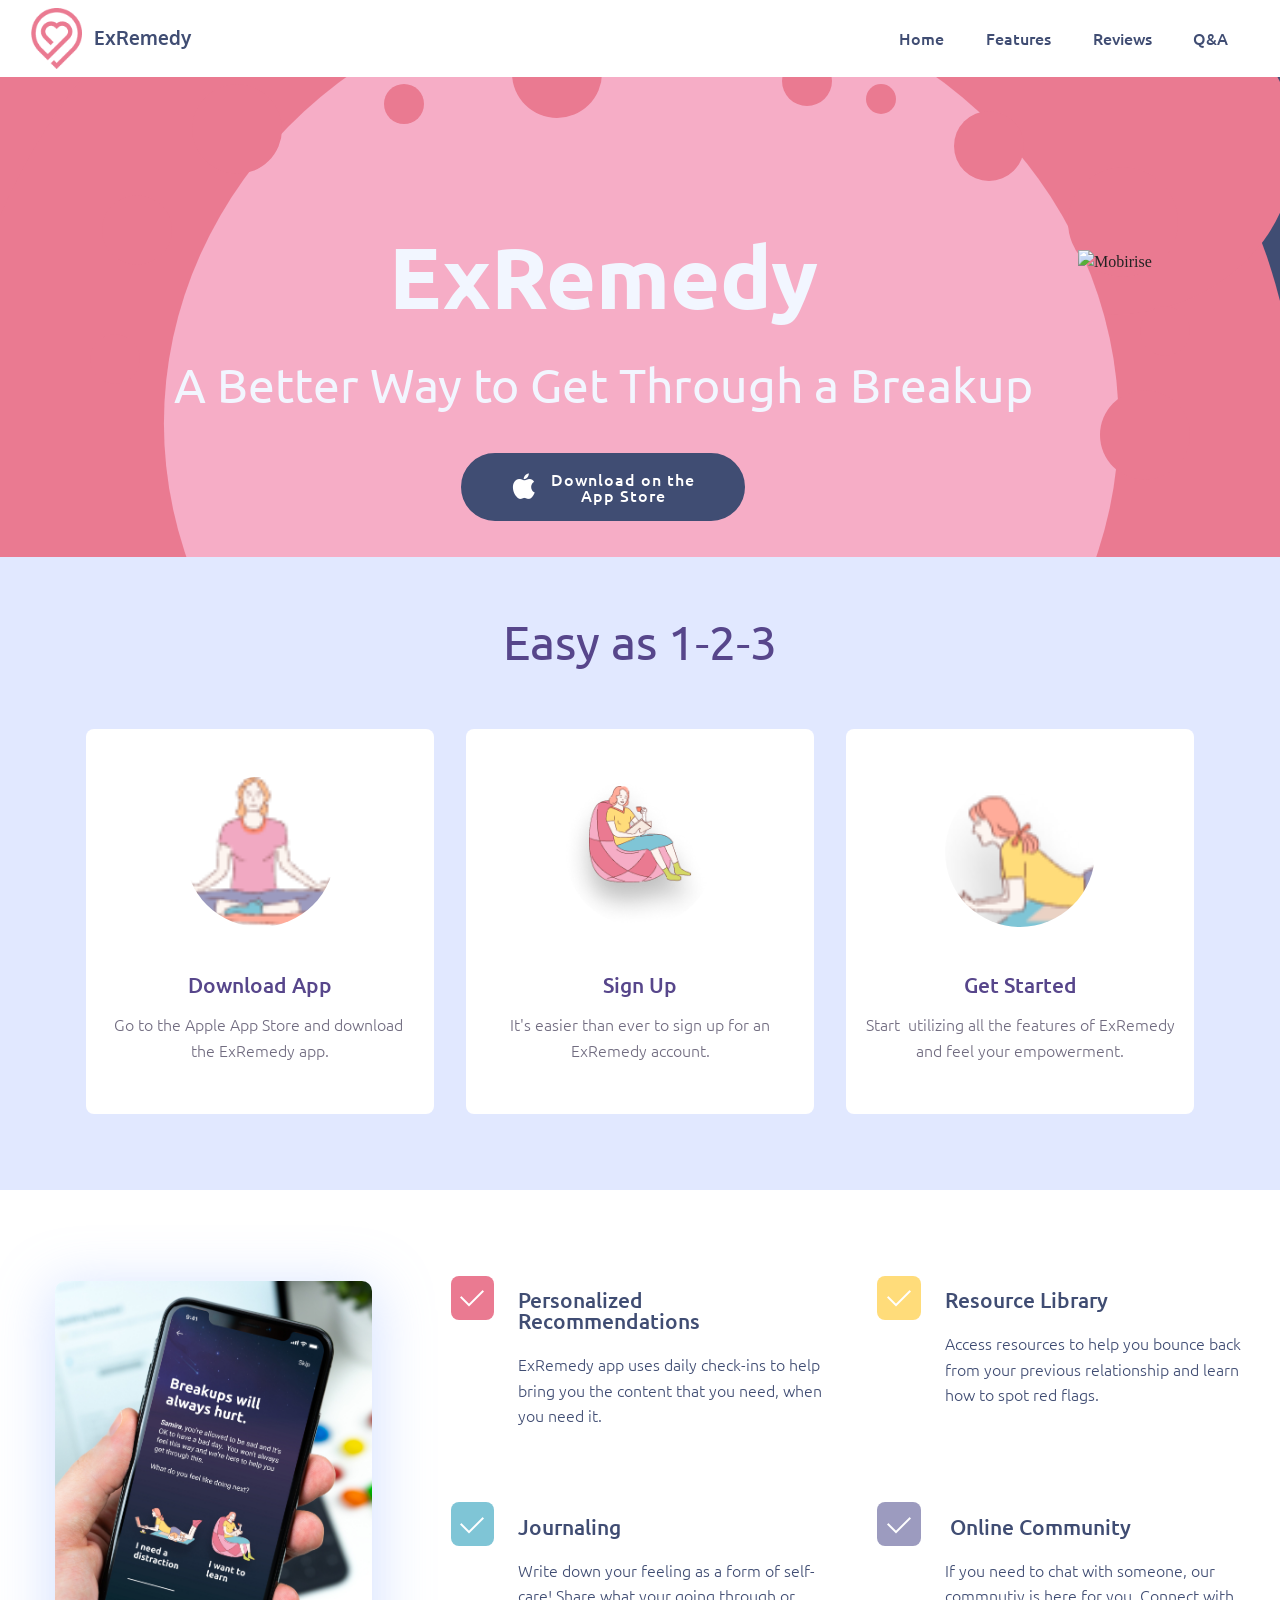
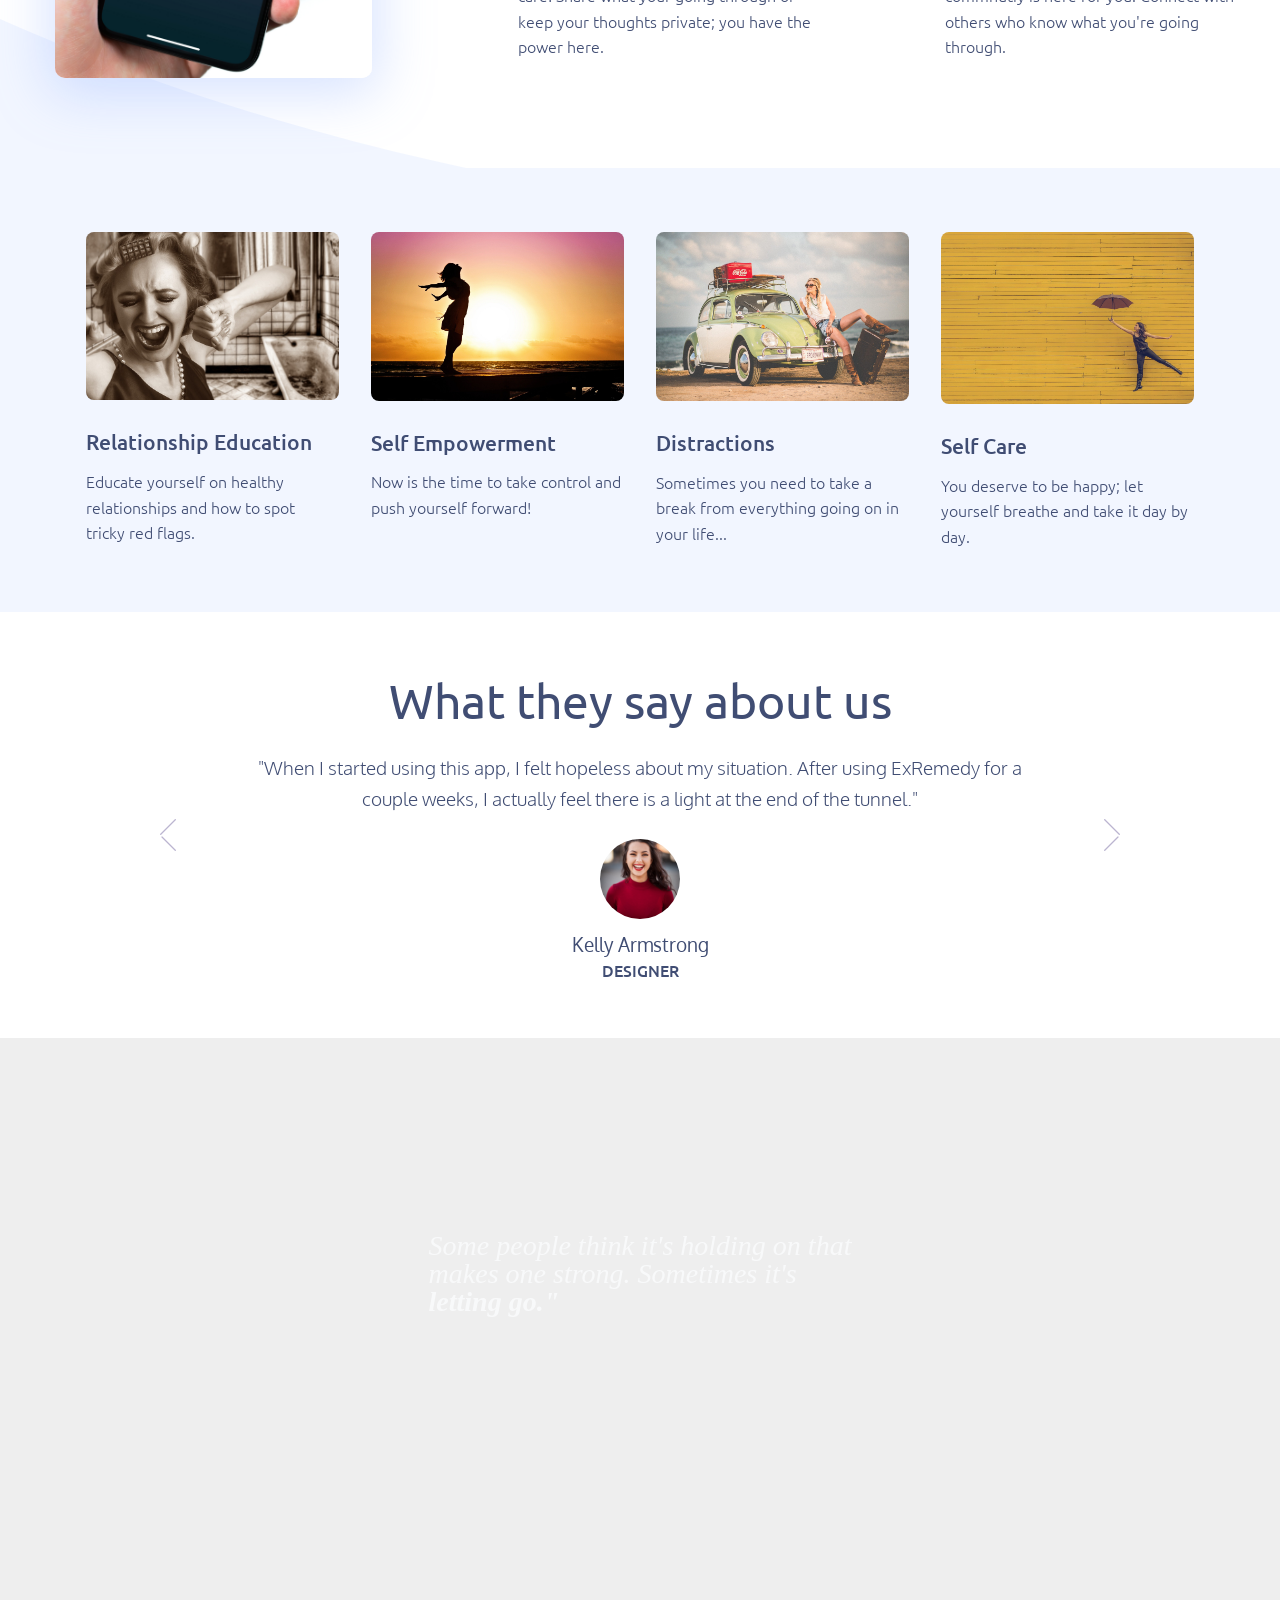
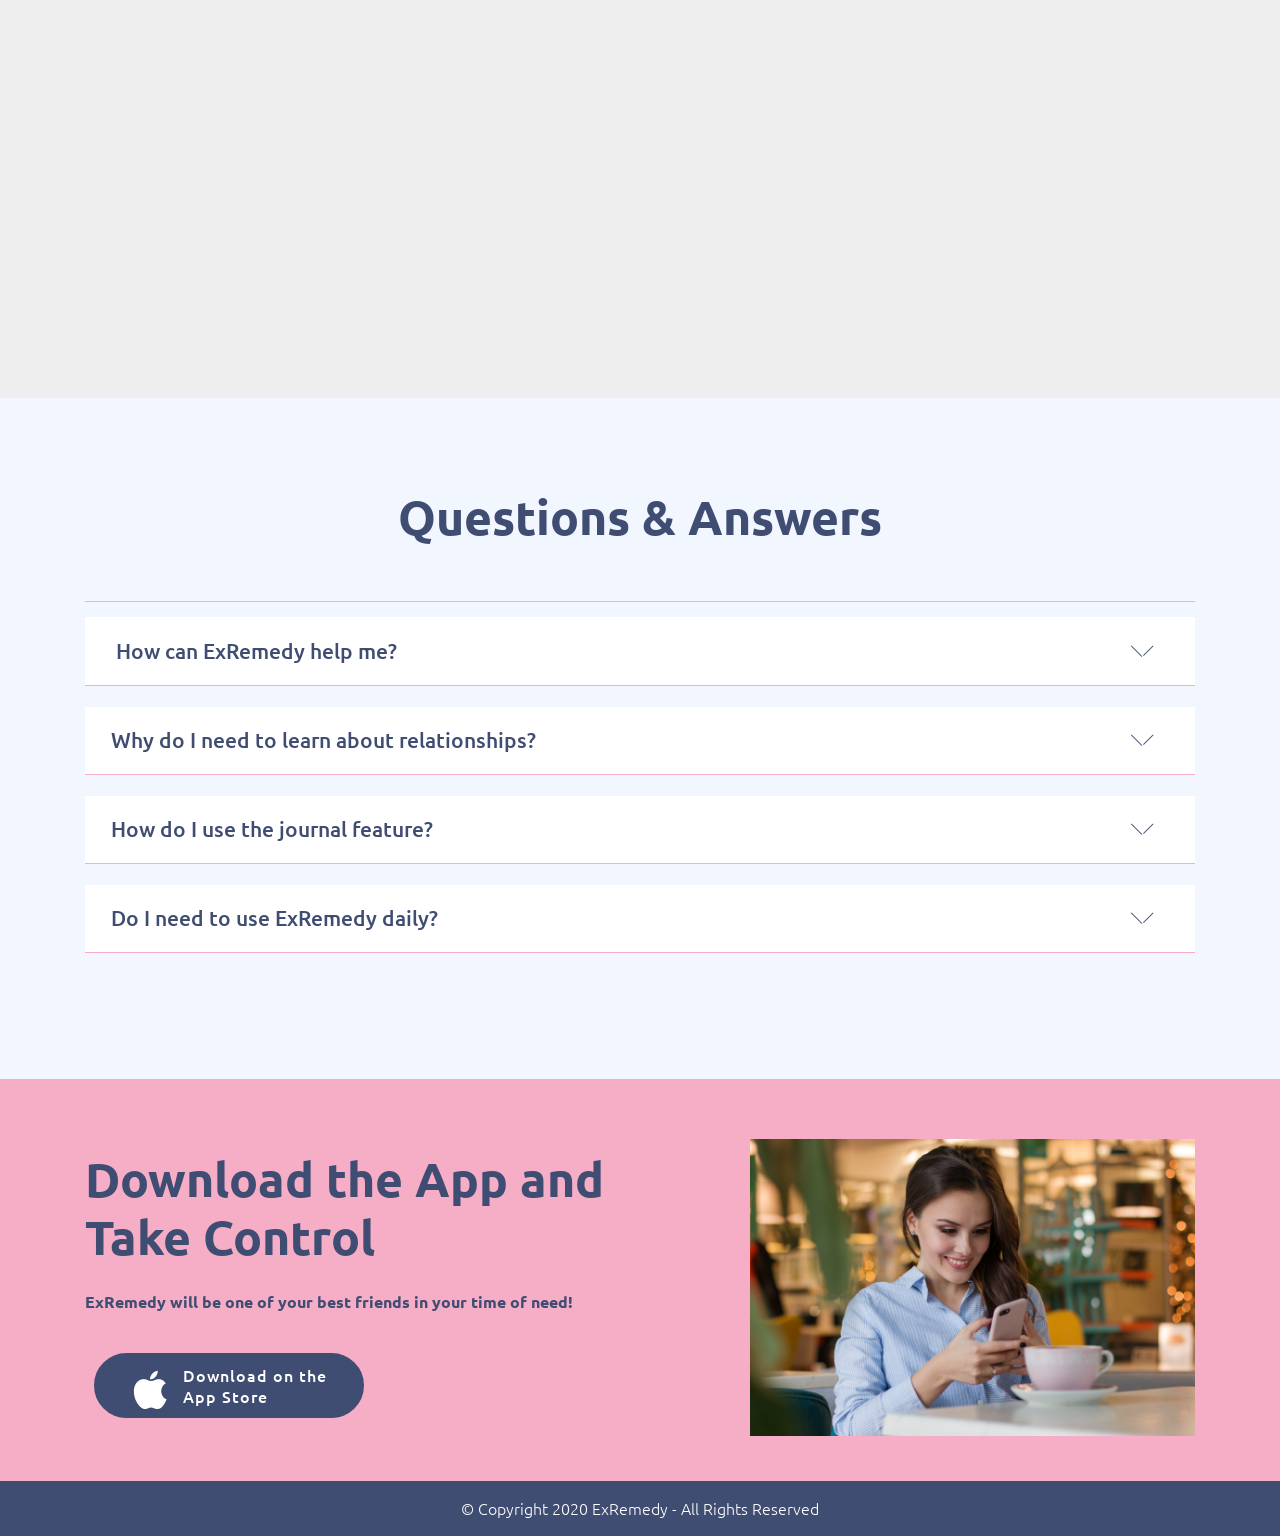
==== commit a4be519e: "e e" ====
--- a/index.html
+++ b/index.html
@@ -8,8 +8,8 @@
   <meta name="viewport" content="width=device-width, initial-scale=1, minimum-scale=1">
   <link rel="shortcut icon" href="assets/images/logo-1.png" type="image/x-icon">
   <meta name="description" content="">
-  
-  
+
+
   <title>ExRemedy</title>
   <link rel="stylesheet" href="assets/web/assets/mobirise-icons2/mobirise2.css">
   <link rel="stylesheet" href="assets/web/assets/mobirise-icons/mobirise-icons.css">
@@ -21,15 +21,15 @@
   <link rel="stylesheet" href="assets/socicon/css/styles.css">
   <link rel="stylesheet" href="assets/theme/css/style.css">
   <link rel="preload" as="style" href="assets/mobirise/css/mbr-additional.css"><link rel="stylesheet" href="assets/mobirise/css/mbr-additional.css" type="text/css">
-  
-  
-  
-  
+
+
+
+
 </head>
 <body>
-  
+
   <section class="menu cid-sdU6h3og7l" once="menu" id="menu01-b">
-    
+
     <nav class="navbar navbar-dropdown navbar-fixed-top navbar-expand-lg">
         <div class="container-fluid">
             <div class="navbar-brand">
@@ -57,8 +57,8 @@
                             Reviews</a></li>
                     <li class="nav-item"><a class="nav-link link text-info text-primary display-4" href="index.html#accordion02-9c">Q&amp;A</a>
                     </li></ul>
-                
-                
+
+
             </div>
         </div>
     </nav>
@@ -67,10 +67,10 @@
 
 <section class="header1 cid-rleMYSmADg" id="header01-5r">
 
-    
-
-
-    
+
+
+
+
 
     <svg class="svg1" xmlns="http://www.w3.org/2000/svg" xmlns:xlink="http://www.w3.org/1999/xlink" width="1380px" height="810px" viewBox="0 0  1380 810" preserveAspectRatio="xMidYMid meet">
         <rect id="svgEditorBackground" x="0" y="0" width="1380" height="810" style="fill: none; stroke: none;"></rect>
@@ -101,7 +101,7 @@
 
             <div class="col-md-10 align-center">
                 <h1 class="mbr-section-title mbr-regular pb-2 mbr-fonts-style display-1"><strong>ExRemedy</strong><br></h1>
-                
+
                 <p class="mbr-text pb-2 mbr-regular mbr-fonts-style display-2">A Better Way to Get Through a Breakup</p>
                 <div class="mbr-section-btn"><a class="btn btn-md btn-info display-4" href="https://apps.apple.com/us/app/apple-store/id375380948"><span class="socicon socicon-apple mbr-iconfont mbr-iconfont-btn"></span>Download on the <br>App Store</a></div>
             </div>
@@ -117,9 +117,9 @@
 
 <section class="features2 cid-se5gsTXh7J" id="features08-j">
 
-    
-
-    
+
+
+
 
     <div class="container">
         <h4 class="main-title pb-5 mbr-regular mbr-fonts-style display-2">Easy as 1-2-3</h4>
@@ -134,7 +134,7 @@
                         <h4 class="card-title pb-3 mbr-fonts-style display-5">Download App</h4>
                         <p class="mbr-text pb-3 mbr-fonts-style display-4">Go to the Apple App Store and download&nbsp;<br>the ExRemedy app.</p>
 
-                        
+
 
 
                     </div>
@@ -149,7 +149,7 @@
                     <div class="card-box ">
                         <h4 class="card-title pb-3 mbr-fonts-style display-5">Sign Up</h4>
                         <p class="mbr-text pb-3 mbr-fonts-style display-4">It's easier than ever to sign up for an ExRemedy account.</p>
-                        
+
                     </div>
                 </div>
             </div>
@@ -163,21 +163,21 @@
                         <h4 class="card-title pb-3 mbr-fonts-style display-5">
                             Get Started</h4>
                         <p class="mbr-text pb-3 mbr-fonts-style display-4">Start&nbsp; utilizing all the features of ExRemedy and feel your empowerment.</p>
-                        
-                    </div>
-                </div>
-            </div>
-
-            
+
+                    </div>
+                </div>
+            </div>
+
+
         </div>
     </div>
 </section>
 
 <section class="features1 cid-rlf1zGD2zy" id="features05-6m">
 
-    
-
-    
+
+
+
 
     <svg xmlns="http://www.w3.org/2000/svg" xmlns:xlink="http://www.w3.org/1999/xlink" width="1380px" height="760px" viewBox="0 0  1380 760" preserveAspectRatio="xMidYMid meet">
         <rect id="svgEditorBackground" x="0" y="0" width="1380" height="760" style="fill: none; stroke: none;"></rect>
@@ -251,9 +251,9 @@
 
 <section class="features2 cid-sdHZC1Mbip" id="features07-2">
 
-    
-
-    
+
+
+
 
     <div class="container">
         <h4 class="main-title pb-5 align-left mbr-regular mbr-fonts-style display-2"></h4>
@@ -268,7 +268,7 @@
                         <h4 class="card-title align-left pb-3 mbr-fonts-style display-5">Relationship Education</h4>
                         <p class="mbr-text align-left mbr-fonts-style display-4">Educate yourself on healthy relationships and how to spot <br>tricky red flags.</p>
 
-                        
+
 
                     </div>
                 </div>
@@ -283,7 +283,7 @@
                         <h4 class="card-title pb-3 align-left mbr-fonts-style display-5">Self Empowerment</h4>
                         <p class="mbr-text align-left mbr-fonts-style display-4">Now is the time to take control and push yourself forward!</p>
 
-                        
+
                     </div>
                 </div>
             </div>
@@ -297,7 +297,7 @@
                         <h4 class="card-title align-left pb-3 mbr-fonts-style display-5">Distractions</h4>
                         <p class="mbr-text align-left mbr-fonts-style display-4">Sometimes you need to take a break from everything going on in your life...</p>
 
-                        
+
                     </div>
                 </div>
             </div>
@@ -311,7 +311,7 @@
                         <h4 class="card-title align-left pb-3 mbr-fonts-style display-5">Self Care</h4>
                         <p class="mbr-text align-left mbr-fonts-style display-4">You deserve to be happy; let yourself breathe and take it day by day.</p>
 
-                        
+
                     </div>
                 </div>
             </div>
@@ -321,18 +321,18 @@
 
 <section class="carousel slide testimonials-slider cid-sdHbojJdNc" id="testimonials-slider01-0">
 
-    
-
-    
+
+
+
 
     <div class="container text-center">
 
         <div class="carousel slide" data-ride="carousel" role="listbox">
             <div class="carousel-inner">
-                
-
-                
-                
+
+
+
+
             <div class="carousel-item">
 
 
@@ -342,7 +342,7 @@
 
                     <div class="col-md-12 col-lg-12">
                         <h1 class="mbr-section-title mbr-regular pb-3 align-center mbr-fonts-style display-2">What they say about us</h1>
-                        
+
                         <p class="mbr-text mbr-light pb-4 align-center mbr-fonts-style box display-7">"When I started using this app, I felt hopeless about my situation. After using ExRemedy for a couple weeks, I actually feel there is a light at the end of the tunnel."</p>
 
                         <div class="author-box">
@@ -385,7 +385,7 @@
 
                     <div class="col-md-12 col-lg-12">
                         <h1 class="mbr-section-title mbr-regular pb-3 align-center mbr-fonts-style display-2">What they say about us</h1>
-                        
+
                         <p class="mbr-text mbr-light pb-4 align-center mbr-fonts-style box display-7">"Through this app I learned that you need to be firm with your decisions in order to grow and value yourself."</p>
 
                         <div class="author-box">
@@ -428,7 +428,7 @@
 
                     <div class="col-md-12 col-lg-12">
                         <h1 class="mbr-section-title mbr-regular pb-3 align-center mbr-fonts-style display-2">What they say about us</h1>
-                        
+
                         <p class="mbr-text mbr-light pb-4 align-center mbr-fonts-style box display-7">
                             "Because of the recent pandemic, I was unable to utilize my current social network. With ExRemedy, I was able to connect to an online community with people going through similar relationship struggles as myself. I found this app was very helpful for my current situation."</p>
 
@@ -482,24 +482,28 @@
 
 <section class="cid-rlf4BBCTn9 mbr-parallax-background" id="image02-77">
 
-    
-
-    
+  <div class="container d-flex justify-content-center align-items-center text-light">
+    <h3><i>Some people think it's holding on that<br>makes one strong. Sometimes it's<br><b> letting go."
+    </h3></i></b>
+  </div>
+
+
+
     <div class="container">
     </div>
 </section>
 
 <section class="accordion1 cid-rlqCPctPIN" id="accordion02-9c">
 
-    
-
-    
+
+
+
     <div class="container">
         <div class="row">
             <div class="col-12 col-md-12">
                 <div class="section-head text-center space30">
                     <h2 class="mbr-section-title pb-5 mbr-fonts-style display-2">
-                        
+
 <div><strong><span style="font-size: 3rem;">Questions&nbsp;</span><span style="font-size: 3rem;">&amp; Answers</span></strong></div></h2>
                 </div>
                 <div class="clearfix"></div>
@@ -560,8 +564,8 @@
                             </div>
                         </div>
                     </div>
-                    
-                    
+
+
                 </div>
             </div>
         </div>
@@ -570,16 +574,16 @@
 
 <section class="info02 cid-se1kK1R7ZJ" id="info02-i">
 
-    
-
-    
+
+
+
 
     <div class="container">
         <div class="row jc-sb">
 
             <div class="col-md-12 col-lg-7 md-pb my-auto">
                 <div class="media-content">
-                    
+
                     <h1 class="mbr-section-title pb-3 align-left mbr-exbold mbr-fonts-style display-2"><strong>Download the App and<br>Take Control</strong></h1>
 
 
@@ -602,9 +606,9 @@
 
 <section once="" class="cid-sdTXrbmDcV" id="footer01-a">
 
-    
-
-    
+
+
+
 
     <div class="container">
         <div class="media-container-row align-center mbr-white">
@@ -631,8 +635,8 @@
   <script src="assets/parallax/jarallax.min.js"></script>
   <script src="assets/mbr-switch-arrow/mbr-switch-arrow.js"></script>
   <script src="assets/theme/js/script.js"></script>
-  
-  
-  
+
+
+
 </body>
-</html>+</html>
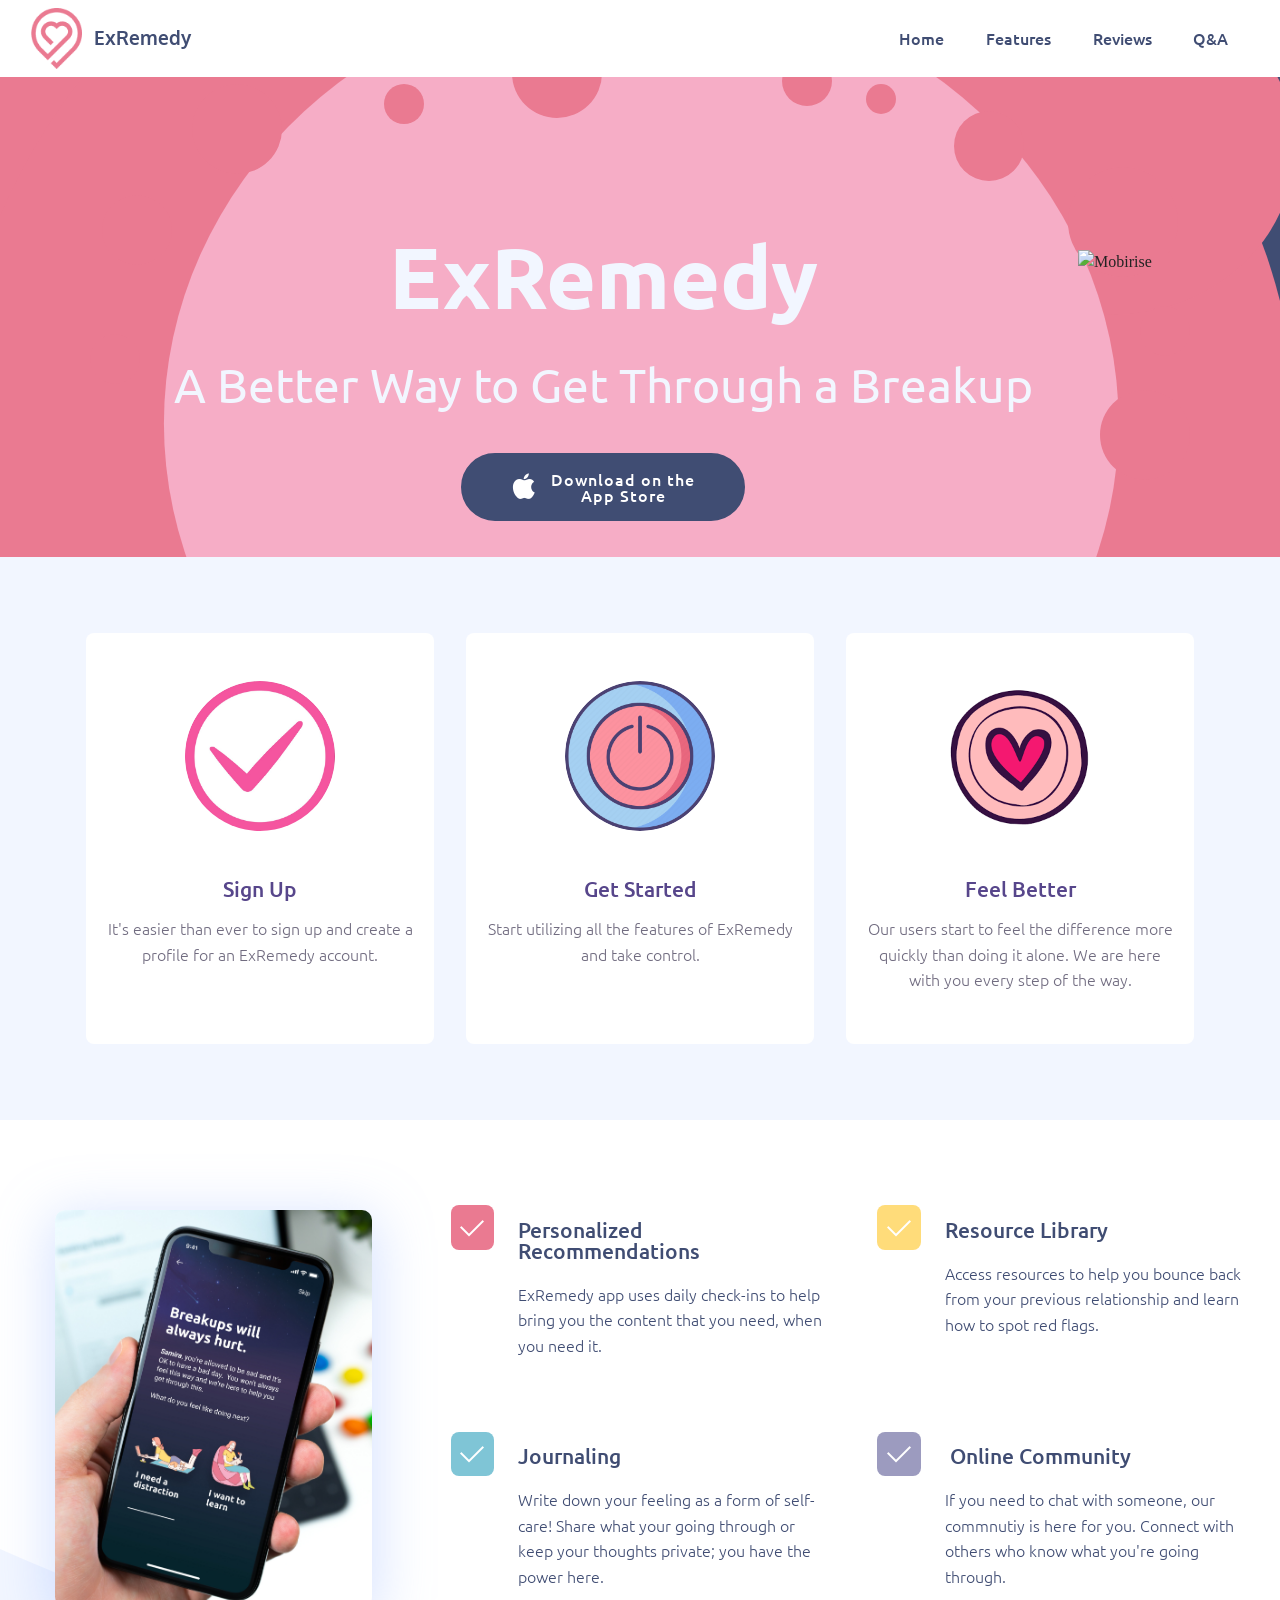
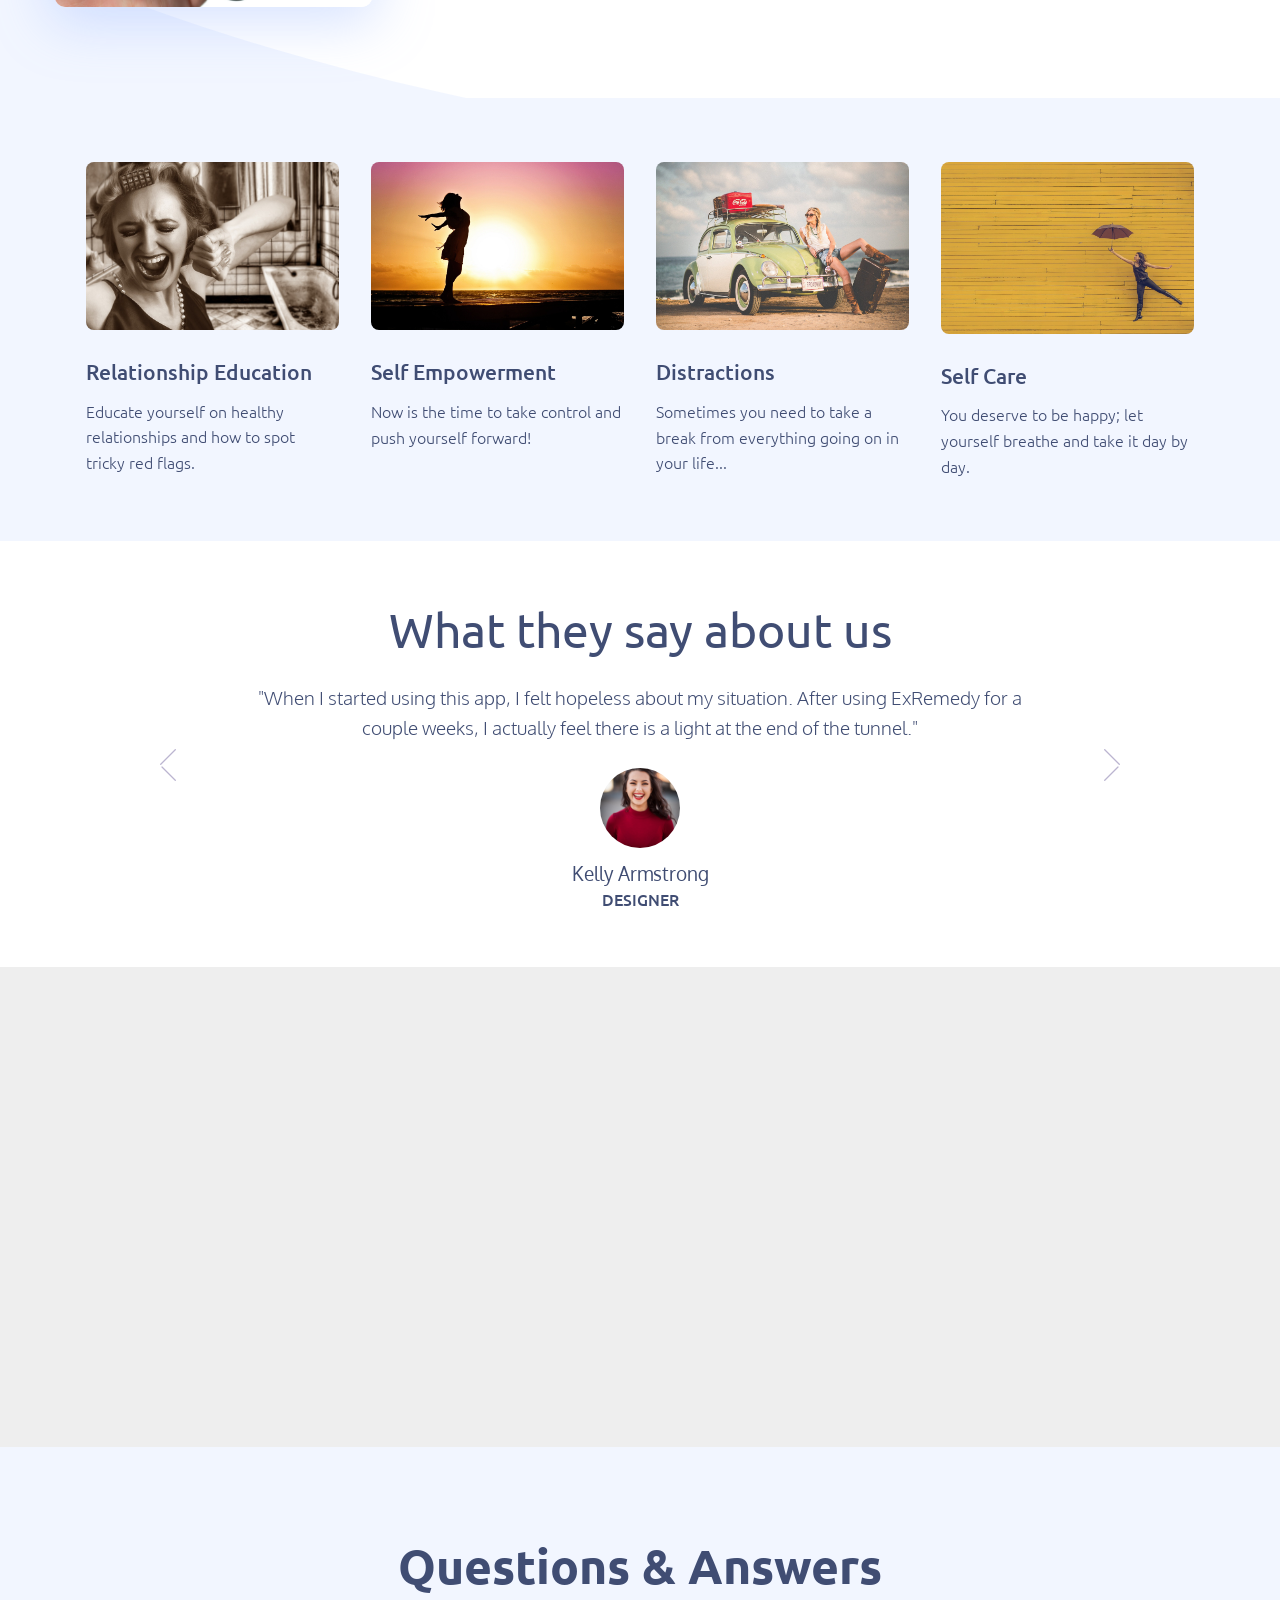
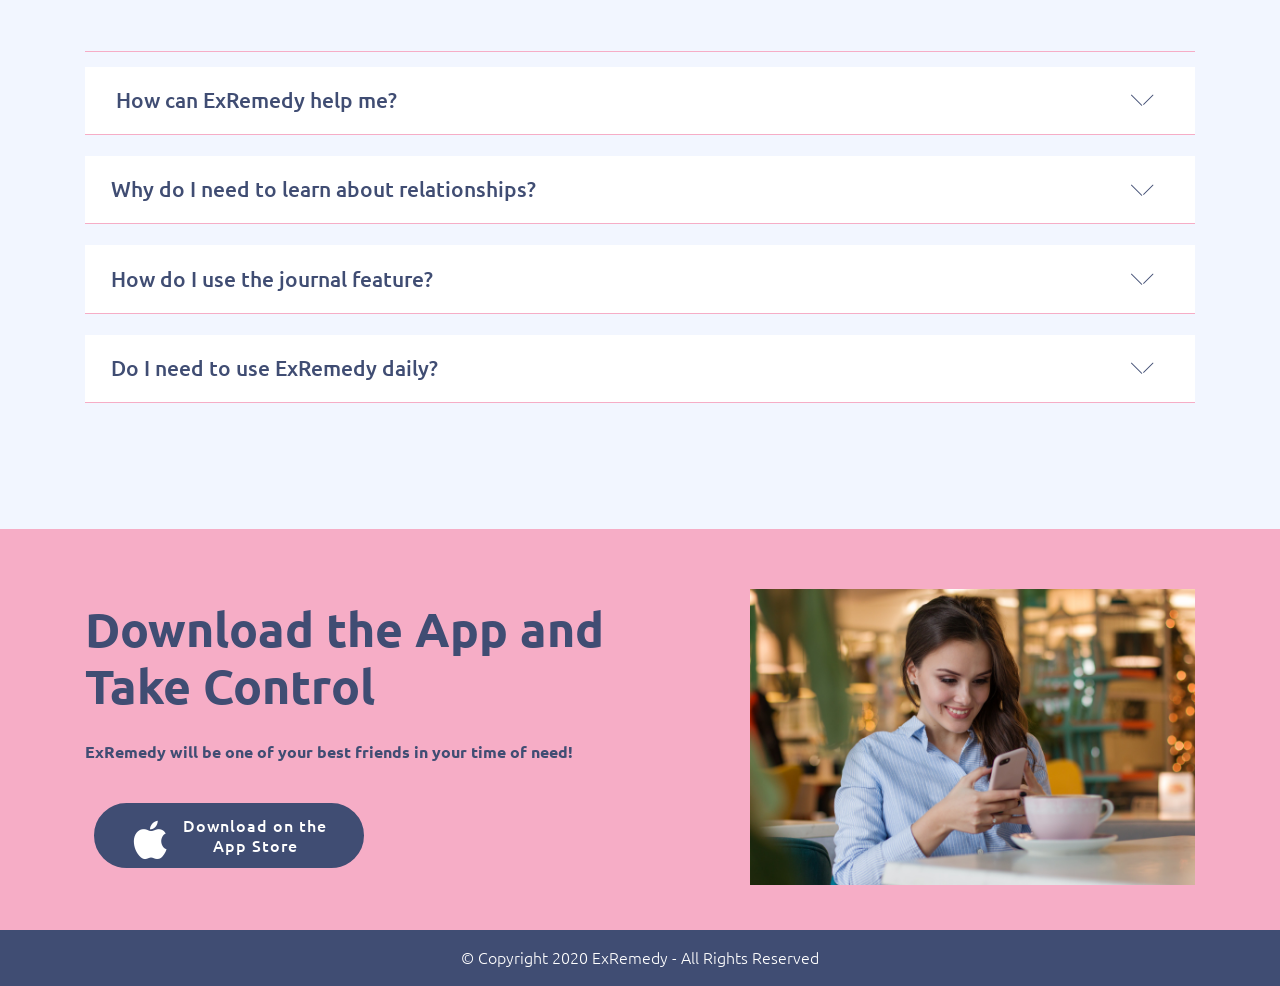
==== commit cda882b5: "t t" ====
--- a/index.html
+++ b/index.html
@@ -8,8 +8,8 @@
   <meta name="viewport" content="width=device-width, initial-scale=1, minimum-scale=1">
   <link rel="shortcut icon" href="assets/images/logo-1.png" type="image/x-icon">
   <meta name="description" content="">
-
-
+  
+  
   <title>ExRemedy</title>
   <link rel="stylesheet" href="assets/web/assets/mobirise-icons2/mobirise2.css">
   <link rel="stylesheet" href="assets/web/assets/mobirise-icons/mobirise-icons.css">
@@ -21,15 +21,15 @@
   <link rel="stylesheet" href="assets/socicon/css/styles.css">
   <link rel="stylesheet" href="assets/theme/css/style.css">
   <link rel="preload" as="style" href="assets/mobirise/css/mbr-additional.css"><link rel="stylesheet" href="assets/mobirise/css/mbr-additional.css" type="text/css">
-
-
-
-
+  
+  
+  
+  
 </head>
 <body>
-
+  
   <section class="menu cid-sdU6h3og7l" once="menu" id="menu01-b">
-
+    
     <nav class="navbar navbar-dropdown navbar-fixed-top navbar-expand-lg">
         <div class="container-fluid">
             <div class="navbar-brand">
@@ -57,8 +57,8 @@
                             Reviews</a></li>
                     <li class="nav-item"><a class="nav-link link text-info text-primary display-4" href="index.html#accordion02-9c">Q&amp;A</a>
                     </li></ul>
-
-
+                
+                
             </div>
         </div>
     </nav>
@@ -67,10 +67,10 @@
 
 <section class="header1 cid-rleMYSmADg" id="header01-5r">
 
-
-
-
-
+    
+
+
+    
 
     <svg class="svg1" xmlns="http://www.w3.org/2000/svg" xmlns:xlink="http://www.w3.org/1999/xlink" width="1380px" height="810px" viewBox="0 0  1380 810" preserveAspectRatio="xMidYMid meet">
         <rect id="svgEditorBackground" x="0" y="0" width="1380" height="810" style="fill: none; stroke: none;"></rect>
@@ -101,7 +101,7 @@
 
             <div class="col-md-10 align-center">
                 <h1 class="mbr-section-title mbr-regular pb-2 mbr-fonts-style display-1"><strong>ExRemedy</strong><br></h1>
-
+                
                 <p class="mbr-text pb-2 mbr-regular mbr-fonts-style display-2">A Better Way to Get Through a Breakup</p>
                 <div class="mbr-section-btn"><a class="btn btn-md btn-info display-4" href="https://apps.apple.com/us/app/apple-store/id375380948"><span class="socicon socicon-apple mbr-iconfont mbr-iconfont-btn"></span>Download on the <br>App Store</a></div>
             </div>
@@ -117,24 +117,24 @@
 
 <section class="features2 cid-se5gsTXh7J" id="features08-j">
 
-
-
-
-
-    <div class="container">
-        <h4 class="main-title pb-5 mbr-regular mbr-fonts-style display-2">Easy as 1-2-3</h4>
+    
+
+    
+
+    <div class="container">
+        
 
         <div class="row">
             <div class="card p-3 col-12 col-md-6 col-lg-4">
                 <div class="card-wrapper">
                     <div class="card-img">
-                        <img src="assets/images/frame22.png" alt="Mobirise">
+                        <img src="assets/images/ok-icon-from-business-bicolor-set-vector-5466278.jpeg" alt="Mobirise">
                     </div>
                     <div class="card-box">
-                        <h4 class="card-title pb-3 mbr-fonts-style display-5">Download App</h4>
-                        <p class="mbr-text pb-3 mbr-fonts-style display-4">Go to the Apple App Store and download&nbsp;<br>the ExRemedy app.</p>
-
-
+                        <h4 class="card-title pb-3 mbr-fonts-style display-5">Sign Up</h4>
+                        <p class="mbr-text pb-3 mbr-fonts-style display-4">It's easier than ever to sign up and create a profile for an ExRemedy account.</p>
+
+                        
 
 
                     </div>
@@ -144,12 +144,12 @@
             <div class="card p-3 col-12 col-md-6 col-lg-4">
                 <div class="card-wrapper">
                     <div class="card-img">
-                        <img src="assets/images/frame1.png" alt="Mobirise">
+                        <img src="assets/images/start-stop-button-512.png" alt="Mobirise">
                     </div>
                     <div class="card-box ">
-                        <h4 class="card-title pb-3 mbr-fonts-style display-5">Sign Up</h4>
-                        <p class="mbr-text pb-3 mbr-fonts-style display-4">It's easier than ever to sign up for an ExRemedy account.</p>
-
+                        <h4 class="card-title pb-3 mbr-fonts-style display-5">Get Started</h4>
+                        <p class="mbr-text pb-3 mbr-fonts-style display-4">Start  utilizing all the features of ExRemedy and take control.</p>
+                        
                     </div>
                 </div>
             </div>
@@ -157,27 +157,27 @@
             <div class="card p-3 col-12 col-md-6 col-lg-4">
                 <div class="card-wrapper">
                     <div class="card-img">
-                        <img src="assets/images/frame2-2.png" alt="Mobirise">
+                        <img src="assets/images/images.png" alt="Mobirise">
                     </div>
                     <div class="card-box">
                         <h4 class="card-title pb-3 mbr-fonts-style display-5">
-                            Get Started</h4>
-                        <p class="mbr-text pb-3 mbr-fonts-style display-4">Start&nbsp; utilizing all the features of ExRemedy and feel your empowerment.</p>
-
-                    </div>
-                </div>
-            </div>
-
-
+                            Feel Better</h4>
+                        <p class="mbr-text pb-3 mbr-fonts-style display-4">Our users start to feel the difference more quickly than doing it alone. We are here with you every step of the way.</p>
+                        
+                    </div>
+                </div>
+            </div>
+
+            
         </div>
     </div>
 </section>
 
 <section class="features1 cid-rlf1zGD2zy" id="features05-6m">
 
-
-
-
+    
+
+    
 
     <svg xmlns="http://www.w3.org/2000/svg" xmlns:xlink="http://www.w3.org/1999/xlink" width="1380px" height="760px" viewBox="0 0  1380 760" preserveAspectRatio="xMidYMid meet">
         <rect id="svgEditorBackground" x="0" y="0" width="1380" height="760" style="fill: none; stroke: none;"></rect>
@@ -251,9 +251,9 @@
 
 <section class="features2 cid-sdHZC1Mbip" id="features07-2">
 
-
-
-
+    
+
+    
 
     <div class="container">
         <h4 class="main-title pb-5 align-left mbr-regular mbr-fonts-style display-2"></h4>
@@ -268,7 +268,7 @@
                         <h4 class="card-title align-left pb-3 mbr-fonts-style display-5">Relationship Education</h4>
                         <p class="mbr-text align-left mbr-fonts-style display-4">Educate yourself on healthy relationships and how to spot <br>tricky red flags.</p>
 
-
+                        
 
                     </div>
                 </div>
@@ -283,7 +283,7 @@
                         <h4 class="card-title pb-3 align-left mbr-fonts-style display-5">Self Empowerment</h4>
                         <p class="mbr-text align-left mbr-fonts-style display-4">Now is the time to take control and push yourself forward!</p>
 
-
+                        
                     </div>
                 </div>
             </div>
@@ -297,7 +297,7 @@
                         <h4 class="card-title align-left pb-3 mbr-fonts-style display-5">Distractions</h4>
                         <p class="mbr-text align-left mbr-fonts-style display-4">Sometimes you need to take a break from everything going on in your life...</p>
 
-
+                        
                     </div>
                 </div>
             </div>
@@ -311,7 +311,7 @@
                         <h4 class="card-title align-left pb-3 mbr-fonts-style display-5">Self Care</h4>
                         <p class="mbr-text align-left mbr-fonts-style display-4">You deserve to be happy; let yourself breathe and take it day by day.</p>
 
-
+                        
                     </div>
                 </div>
             </div>
@@ -321,18 +321,18 @@
 
 <section class="carousel slide testimonials-slider cid-sdHbojJdNc" id="testimonials-slider01-0">
 
-
-
-
+    
+
+    
 
     <div class="container text-center">
 
         <div class="carousel slide" data-ride="carousel" role="listbox">
             <div class="carousel-inner">
-
-
-
-
+                
+
+                
+                
             <div class="carousel-item">
 
 
@@ -342,7 +342,7 @@
 
                     <div class="col-md-12 col-lg-12">
                         <h1 class="mbr-section-title mbr-regular pb-3 align-center mbr-fonts-style display-2">What they say about us</h1>
-
+                        
                         <p class="mbr-text mbr-light pb-4 align-center mbr-fonts-style box display-7">"When I started using this app, I felt hopeless about my situation. After using ExRemedy for a couple weeks, I actually feel there is a light at the end of the tunnel."</p>
 
                         <div class="author-box">
@@ -385,7 +385,7 @@
 
                     <div class="col-md-12 col-lg-12">
                         <h1 class="mbr-section-title mbr-regular pb-3 align-center mbr-fonts-style display-2">What they say about us</h1>
-
+                        
                         <p class="mbr-text mbr-light pb-4 align-center mbr-fonts-style box display-7">"Through this app I learned that you need to be firm with your decisions in order to grow and value yourself."</p>
 
                         <div class="author-box">
@@ -428,7 +428,7 @@
 
                     <div class="col-md-12 col-lg-12">
                         <h1 class="mbr-section-title mbr-regular pb-3 align-center mbr-fonts-style display-2">What they say about us</h1>
-
+                        
                         <p class="mbr-text mbr-light pb-4 align-center mbr-fonts-style box display-7">
                             "Because of the recent pandemic, I was unable to utilize my current social network. With ExRemedy, I was able to connect to an online community with people going through similar relationship struggles as myself. I found this app was very helpful for my current situation."</p>
 
@@ -482,28 +482,24 @@
 
 <section class="cid-rlf4BBCTn9 mbr-parallax-background" id="image02-77">
 
-  <div class="container d-flex justify-content-center align-items-center text-light">
-    <h3><i>Some people think it's holding on that<br>makes one strong. Sometimes it's<br><b> letting go."
-    </h3></i></b>
-  </div>
-
-
-
+    
+
+    
     <div class="container">
     </div>
 </section>
 
 <section class="accordion1 cid-rlqCPctPIN" id="accordion02-9c">
 
-
-
-
+    
+
+    
     <div class="container">
         <div class="row">
             <div class="col-12 col-md-12">
                 <div class="section-head text-center space30">
                     <h2 class="mbr-section-title pb-5 mbr-fonts-style display-2">
-
+                        
 <div><strong><span style="font-size: 3rem;">Questions&nbsp;</span><span style="font-size: 3rem;">&amp; Answers</span></strong></div></h2>
                 </div>
                 <div class="clearfix"></div>
@@ -564,8 +560,8 @@
                             </div>
                         </div>
                     </div>
-
-
+                    
+                    
                 </div>
             </div>
         </div>
@@ -574,21 +570,21 @@
 
 <section class="info02 cid-se1kK1R7ZJ" id="info02-i">
 
-
-
-
+    
+
+    
 
     <div class="container">
         <div class="row jc-sb">
 
             <div class="col-md-12 col-lg-7 md-pb my-auto">
                 <div class="media-content">
-
+                    
                     <h1 class="mbr-section-title pb-3 align-left mbr-exbold mbr-fonts-style display-2"><strong>Download the App and<br>Take Control</strong></h1>
 
 
                     <p class="mbr-text align-left pb-3 mbr-fonts-style display-4"><strong>ExRemedy will be one of your best friends in </strong><strong>your time of need!</strong></p>
-                    <div class="mbr-section-btn align-left"><a class="btn btn-md btn-info display-4" href="https://apps.apple.com/us/app/apple-store/id375380948"><span class="socicon socicon-apple mbr-iconfont mbr-iconfont-btn"></span>Download on the <br>App Store<br></a></div>
+                    <div class="mbr-section-btn align-left"><a class="btn btn-md btn-info display-4" href="https://apps.apple.com/us/app/apple-store/id375380948"><span class="socicon socicon-apple mbr-iconfont mbr-iconfont-btn"></span>Download on the <br>&nbsp; &nbsp; &nbsp; App Store<br></a></div>
 
                 </div>
             </div>
@@ -606,9 +602,9 @@
 
 <section once="" class="cid-sdTXrbmDcV" id="footer01-a">
 
-
-
-
+    
+
+    
 
     <div class="container">
         <div class="media-container-row align-center mbr-white">
@@ -635,8 +631,8 @@
   <script src="assets/parallax/jarallax.min.js"></script>
   <script src="assets/mbr-switch-arrow/mbr-switch-arrow.js"></script>
   <script src="assets/theme/js/script.js"></script>
-
-
-
+  
+  
+  
 </body>
-</html>
+</html>
--- a/assets/mobirise/css/mbr-additional.css
+++ b/assets/mobirise/css/mbr-additional.css
@@ -1126,7 +1126,7 @@
 .cid-se5gsTXh7J {
   padding-top: 60px;
   padding-bottom: 60px;
-  background-color: #e1e8ff;
+  background-color: #f2f6ff;
 }
 .cid-se5gsTXh7J h4 {
   margin-bottom: 0;
--- a/assets/mobirise/css/mbr-additional.css
+++ b/assets/mobirise/css/mbr-additional.css
@@ -1126,7 +1126,7 @@
 .cid-se5gsTXh7J {
   padding-top: 60px;
   padding-bottom: 60px;
-  background-color: #e1e8ff;
+  background-color: #f2f6ff;
 }
 .cid-se5gsTXh7J h4 {
   margin-bottom: 0;
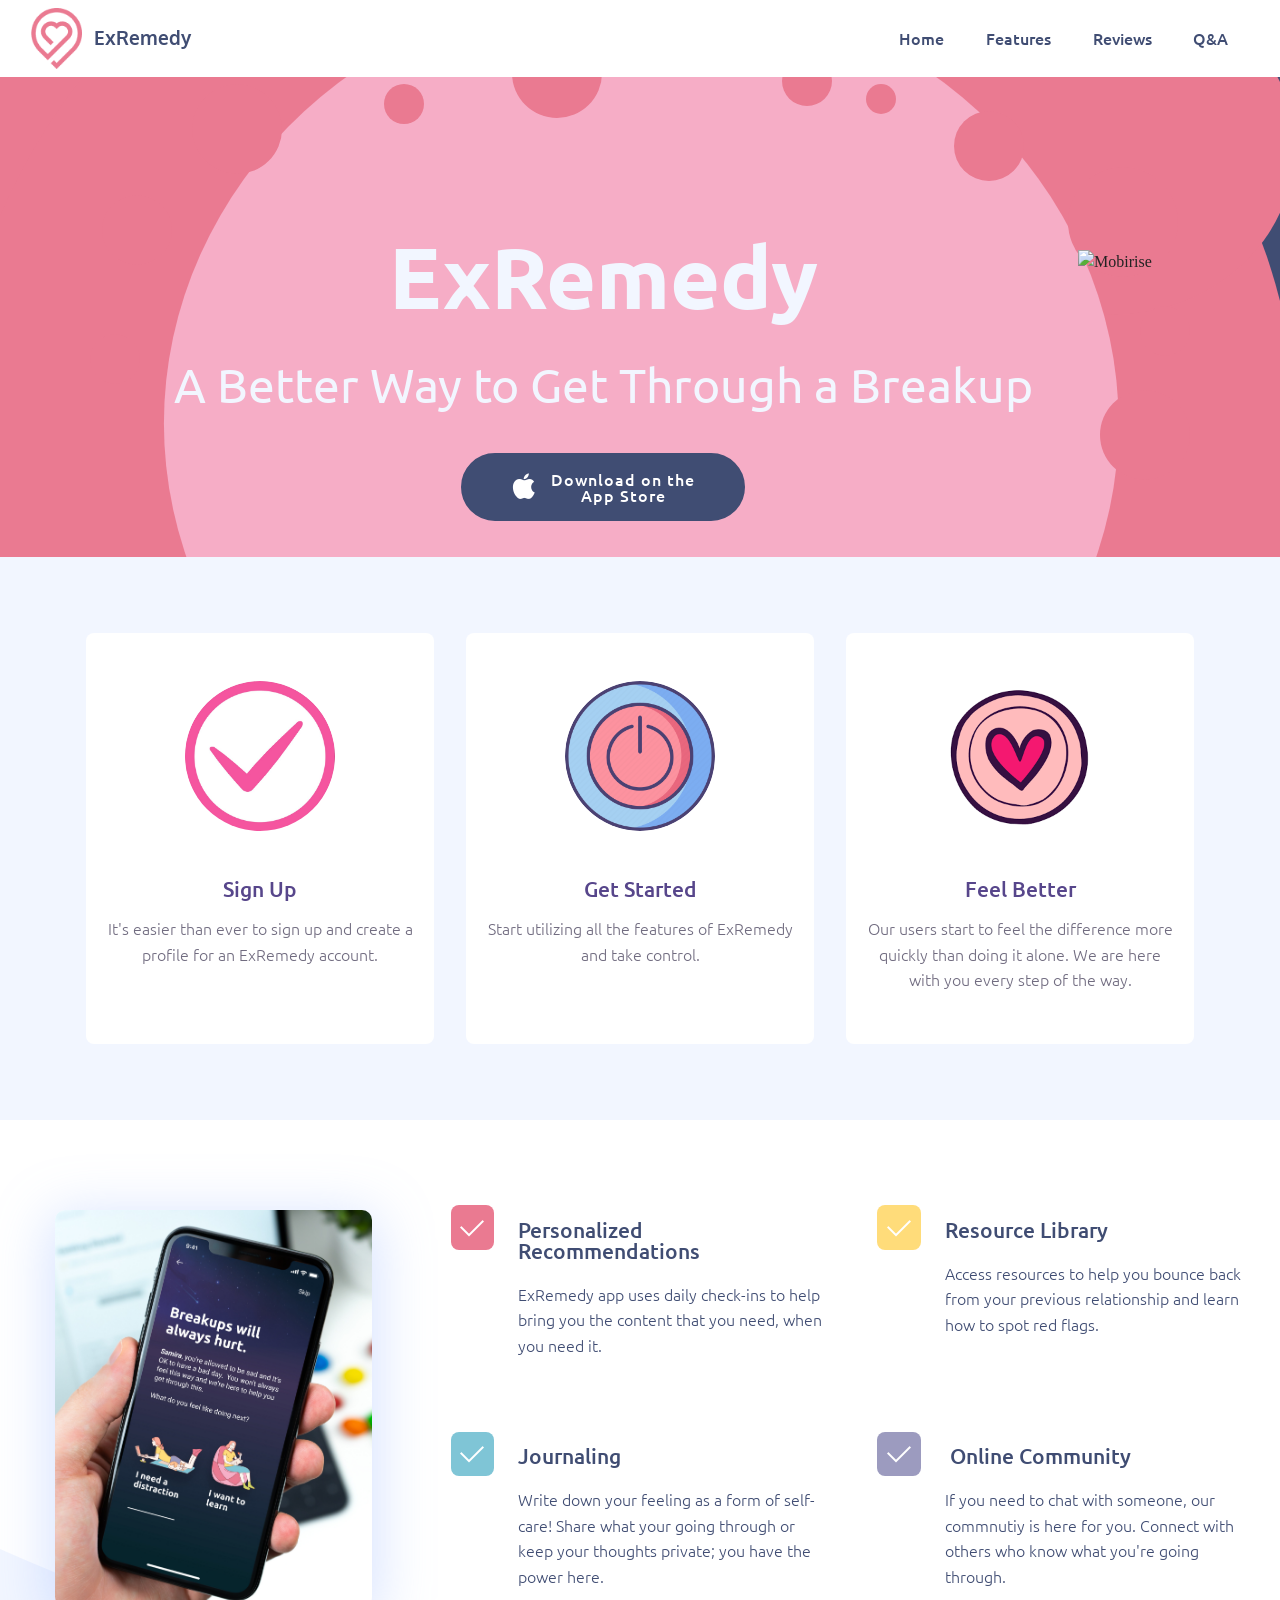
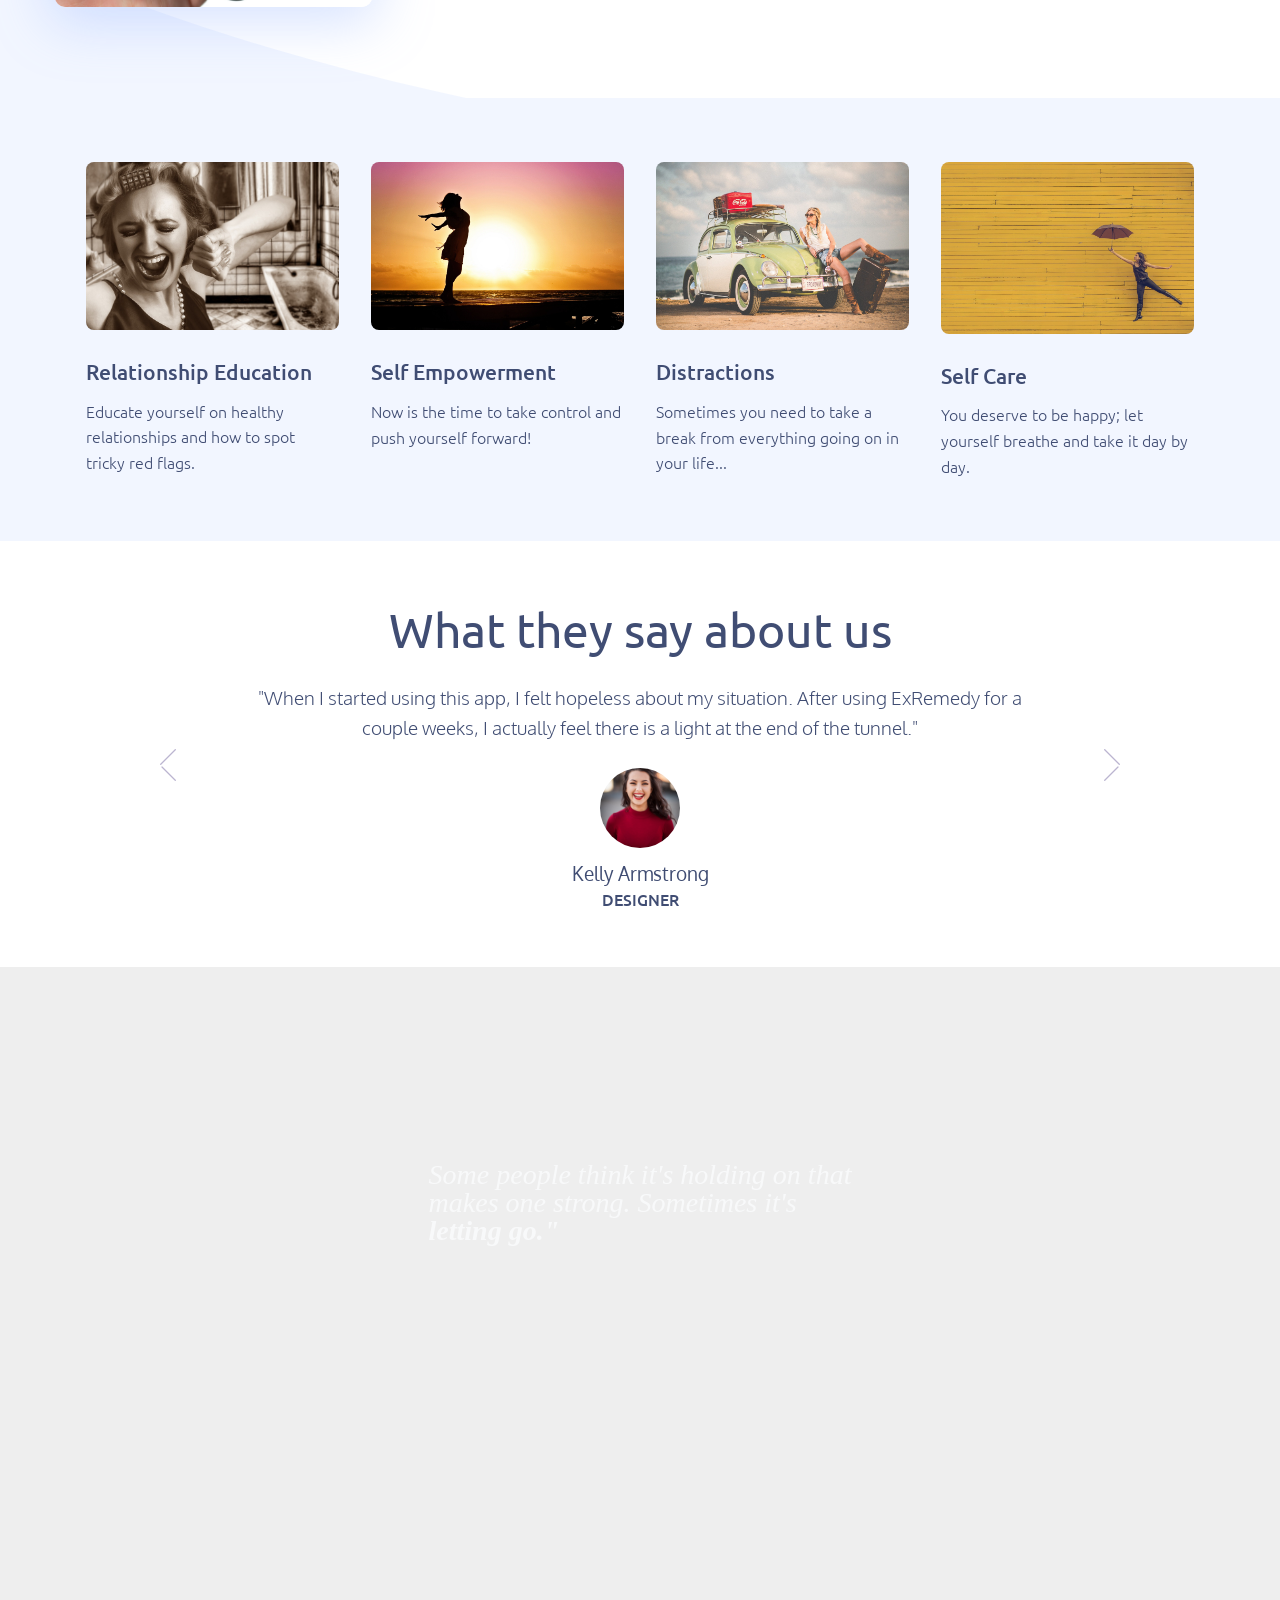
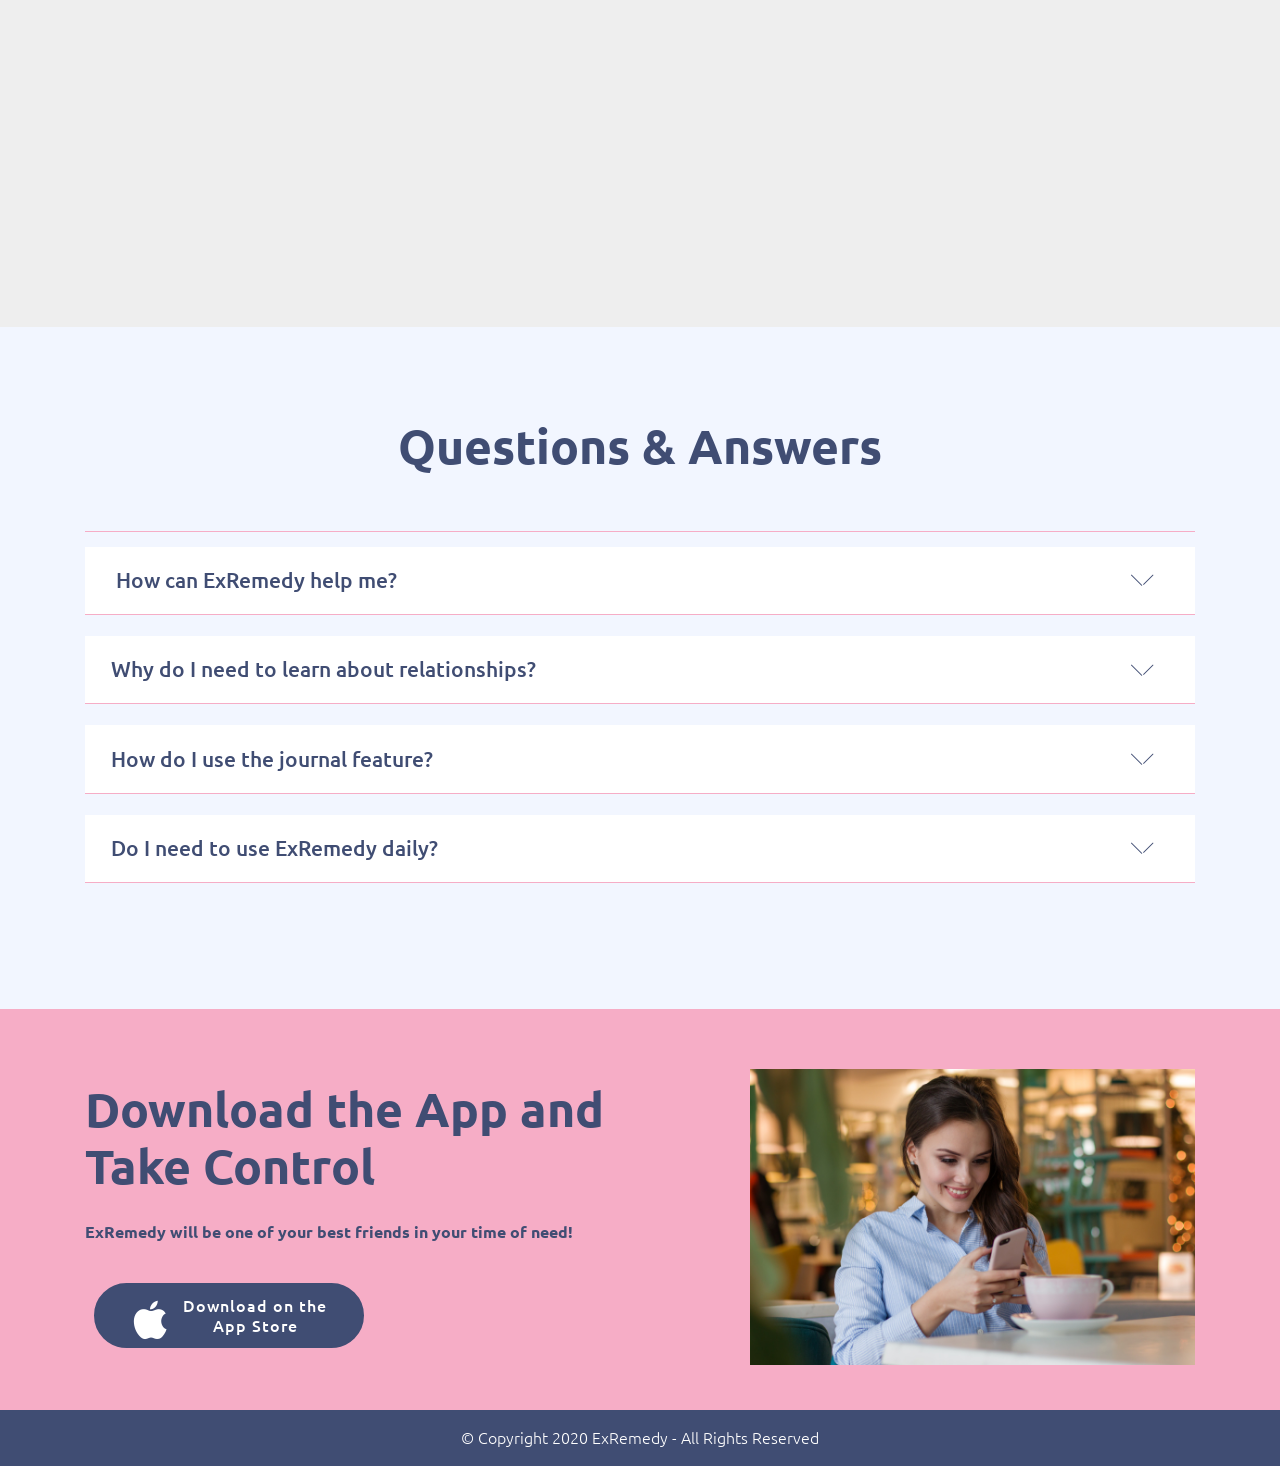
==== commit 8aa723fd: "r r" ====
--- a/index.html
+++ b/index.html
@@ -8,8 +8,8 @@
   <meta name="viewport" content="width=device-width, initial-scale=1, minimum-scale=1">
   <link rel="shortcut icon" href="assets/images/logo-1.png" type="image/x-icon">
   <meta name="description" content="">
-  
-  
+
+
   <title>ExRemedy</title>
   <link rel="stylesheet" href="assets/web/assets/mobirise-icons2/mobirise2.css">
   <link rel="stylesheet" href="assets/web/assets/mobirise-icons/mobirise-icons.css">
@@ -21,15 +21,15 @@
   <link rel="stylesheet" href="assets/socicon/css/styles.css">
   <link rel="stylesheet" href="assets/theme/css/style.css">
   <link rel="preload" as="style" href="assets/mobirise/css/mbr-additional.css"><link rel="stylesheet" href="assets/mobirise/css/mbr-additional.css" type="text/css">
-  
-  
-  
-  
+
+
+
+
 </head>
 <body>
-  
+
   <section class="menu cid-sdU6h3og7l" once="menu" id="menu01-b">
-    
+
     <nav class="navbar navbar-dropdown navbar-fixed-top navbar-expand-lg">
         <div class="container-fluid">
             <div class="navbar-brand">
@@ -57,8 +57,8 @@
                             Reviews</a></li>
                     <li class="nav-item"><a class="nav-link link text-info text-primary display-4" href="index.html#accordion02-9c">Q&amp;A</a>
                     </li></ul>
-                
-                
+
+
             </div>
         </div>
     </nav>
@@ -67,10 +67,10 @@
 
 <section class="header1 cid-rleMYSmADg" id="header01-5r">
 
-    
-
-
-    
+
+
+
+
 
     <svg class="svg1" xmlns="http://www.w3.org/2000/svg" xmlns:xlink="http://www.w3.org/1999/xlink" width="1380px" height="810px" viewBox="0 0  1380 810" preserveAspectRatio="xMidYMid meet">
         <rect id="svgEditorBackground" x="0" y="0" width="1380" height="810" style="fill: none; stroke: none;"></rect>
@@ -101,7 +101,7 @@
 
             <div class="col-md-10 align-center">
                 <h1 class="mbr-section-title mbr-regular pb-2 mbr-fonts-style display-1"><strong>ExRemedy</strong><br></h1>
-                
+
                 <p class="mbr-text pb-2 mbr-regular mbr-fonts-style display-2">A Better Way to Get Through a Breakup</p>
                 <div class="mbr-section-btn"><a class="btn btn-md btn-info display-4" href="https://apps.apple.com/us/app/apple-store/id375380948"><span class="socicon socicon-apple mbr-iconfont mbr-iconfont-btn"></span>Download on the <br>App Store</a></div>
             </div>
@@ -117,12 +117,12 @@
 
 <section class="features2 cid-se5gsTXh7J" id="features08-j">
 
-    
-
-    
-
-    <div class="container">
-        
+
+
+
+
+    <div class="container">
+
 
         <div class="row">
             <div class="card p-3 col-12 col-md-6 col-lg-4">
@@ -134,7 +134,7 @@
                         <h4 class="card-title pb-3 mbr-fonts-style display-5">Sign Up</h4>
                         <p class="mbr-text pb-3 mbr-fonts-style display-4">It's easier than ever to sign up and create a profile for an ExRemedy account.</p>
 
-                        
+
 
 
                     </div>
@@ -149,7 +149,7 @@
                     <div class="card-box ">
                         <h4 class="card-title pb-3 mbr-fonts-style display-5">Get Started</h4>
                         <p class="mbr-text pb-3 mbr-fonts-style display-4">Start  utilizing all the features of ExRemedy and take control.</p>
-                        
+
                     </div>
                 </div>
             </div>
@@ -163,21 +163,21 @@
                         <h4 class="card-title pb-3 mbr-fonts-style display-5">
                             Feel Better</h4>
                         <p class="mbr-text pb-3 mbr-fonts-style display-4">Our users start to feel the difference more quickly than doing it alone. We are here with you every step of the way.</p>
-                        
-                    </div>
-                </div>
-            </div>
-
-            
+
+                    </div>
+                </div>
+            </div>
+
+
         </div>
     </div>
 </section>
 
 <section class="features1 cid-rlf1zGD2zy" id="features05-6m">
 
-    
-
-    
+
+
+
 
     <svg xmlns="http://www.w3.org/2000/svg" xmlns:xlink="http://www.w3.org/1999/xlink" width="1380px" height="760px" viewBox="0 0  1380 760" preserveAspectRatio="xMidYMid meet">
         <rect id="svgEditorBackground" x="0" y="0" width="1380" height="760" style="fill: none; stroke: none;"></rect>
@@ -251,9 +251,9 @@
 
 <section class="features2 cid-sdHZC1Mbip" id="features07-2">
 
-    
-
-    
+
+
+
 
     <div class="container">
         <h4 class="main-title pb-5 align-left mbr-regular mbr-fonts-style display-2"></h4>
@@ -268,7 +268,7 @@
                         <h4 class="card-title align-left pb-3 mbr-fonts-style display-5">Relationship Education</h4>
                         <p class="mbr-text align-left mbr-fonts-style display-4">Educate yourself on healthy relationships and how to spot <br>tricky red flags.</p>
 
-                        
+
 
                     </div>
                 </div>
@@ -283,7 +283,7 @@
                         <h4 class="card-title pb-3 align-left mbr-fonts-style display-5">Self Empowerment</h4>
                         <p class="mbr-text align-left mbr-fonts-style display-4">Now is the time to take control and push yourself forward!</p>
 
-                        
+
                     </div>
                 </div>
             </div>
@@ -297,7 +297,7 @@
                         <h4 class="card-title align-left pb-3 mbr-fonts-style display-5">Distractions</h4>
                         <p class="mbr-text align-left mbr-fonts-style display-4">Sometimes you need to take a break from everything going on in your life...</p>
 
-                        
+
                     </div>
                 </div>
             </div>
@@ -311,7 +311,7 @@
                         <h4 class="card-title align-left pb-3 mbr-fonts-style display-5">Self Care</h4>
                         <p class="mbr-text align-left mbr-fonts-style display-4">You deserve to be happy; let yourself breathe and take it day by day.</p>
 
-                        
+
                     </div>
                 </div>
             </div>
@@ -321,18 +321,18 @@
 
 <section class="carousel slide testimonials-slider cid-sdHbojJdNc" id="testimonials-slider01-0">
 
-    
-
-    
+
+
+
 
     <div class="container text-center">
 
         <div class="carousel slide" data-ride="carousel" role="listbox">
             <div class="carousel-inner">
-                
-
-                
-                
+
+
+
+
             <div class="carousel-item">
 
 
@@ -342,7 +342,7 @@
 
                     <div class="col-md-12 col-lg-12">
                         <h1 class="mbr-section-title mbr-regular pb-3 align-center mbr-fonts-style display-2">What they say about us</h1>
-                        
+
                         <p class="mbr-text mbr-light pb-4 align-center mbr-fonts-style box display-7">"When I started using this app, I felt hopeless about my situation. After using ExRemedy for a couple weeks, I actually feel there is a light at the end of the tunnel."</p>
 
                         <div class="author-box">
@@ -385,7 +385,7 @@
 
                     <div class="col-md-12 col-lg-12">
                         <h1 class="mbr-section-title mbr-regular pb-3 align-center mbr-fonts-style display-2">What they say about us</h1>
-                        
+
                         <p class="mbr-text mbr-light pb-4 align-center mbr-fonts-style box display-7">"Through this app I learned that you need to be firm with your decisions in order to grow and value yourself."</p>
 
                         <div class="author-box">
@@ -428,7 +428,7 @@
 
                     <div class="col-md-12 col-lg-12">
                         <h1 class="mbr-section-title mbr-regular pb-3 align-center mbr-fonts-style display-2">What they say about us</h1>
-                        
+
                         <p class="mbr-text mbr-light pb-4 align-center mbr-fonts-style box display-7">
                             "Because of the recent pandemic, I was unable to utilize my current social network. With ExRemedy, I was able to connect to an online community with people going through similar relationship struggles as myself. I found this app was very helpful for my current situation."</p>
 
@@ -482,24 +482,27 @@
 
 <section class="cid-rlf4BBCTn9 mbr-parallax-background" id="image02-77">
 
-    
-
-    
+  <div class="container d-flex justify-content-center align-items-center text-light">
+      <h3><i>Some people think it's holding on that<br>makes one strong. Sometimes it's<br><b> letting go."
+      </h3></i></b>
+    </div>  
+
+
     <div class="container">
     </div>
 </section>
 
 <section class="accordion1 cid-rlqCPctPIN" id="accordion02-9c">
 
-    
-
-    
+
+
+
     <div class="container">
         <div class="row">
             <div class="col-12 col-md-12">
                 <div class="section-head text-center space30">
                     <h2 class="mbr-section-title pb-5 mbr-fonts-style display-2">
-                        
+
 <div><strong><span style="font-size: 3rem;">Questions&nbsp;</span><span style="font-size: 3rem;">&amp; Answers</span></strong></div></h2>
                 </div>
                 <div class="clearfix"></div>
@@ -560,8 +563,8 @@
                             </div>
                         </div>
                     </div>
-                    
-                    
+
+
                 </div>
             </div>
         </div>
@@ -570,16 +573,16 @@
 
 <section class="info02 cid-se1kK1R7ZJ" id="info02-i">
 
-    
-
-    
+
+
+
 
     <div class="container">
         <div class="row jc-sb">
 
             <div class="col-md-12 col-lg-7 md-pb my-auto">
                 <div class="media-content">
-                    
+
                     <h1 class="mbr-section-title pb-3 align-left mbr-exbold mbr-fonts-style display-2"><strong>Download the App and<br>Take Control</strong></h1>
 
 
@@ -602,9 +605,9 @@
 
 <section once="" class="cid-sdTXrbmDcV" id="footer01-a">
 
-    
-
-    
+
+
+
 
     <div class="container">
         <div class="media-container-row align-center mbr-white">
@@ -631,8 +634,8 @@
   <script src="assets/parallax/jarallax.min.js"></script>
   <script src="assets/mbr-switch-arrow/mbr-switch-arrow.js"></script>
   <script src="assets/theme/js/script.js"></script>
-  
-  
-  
+
+
+
 </body>
-</html>+</html>
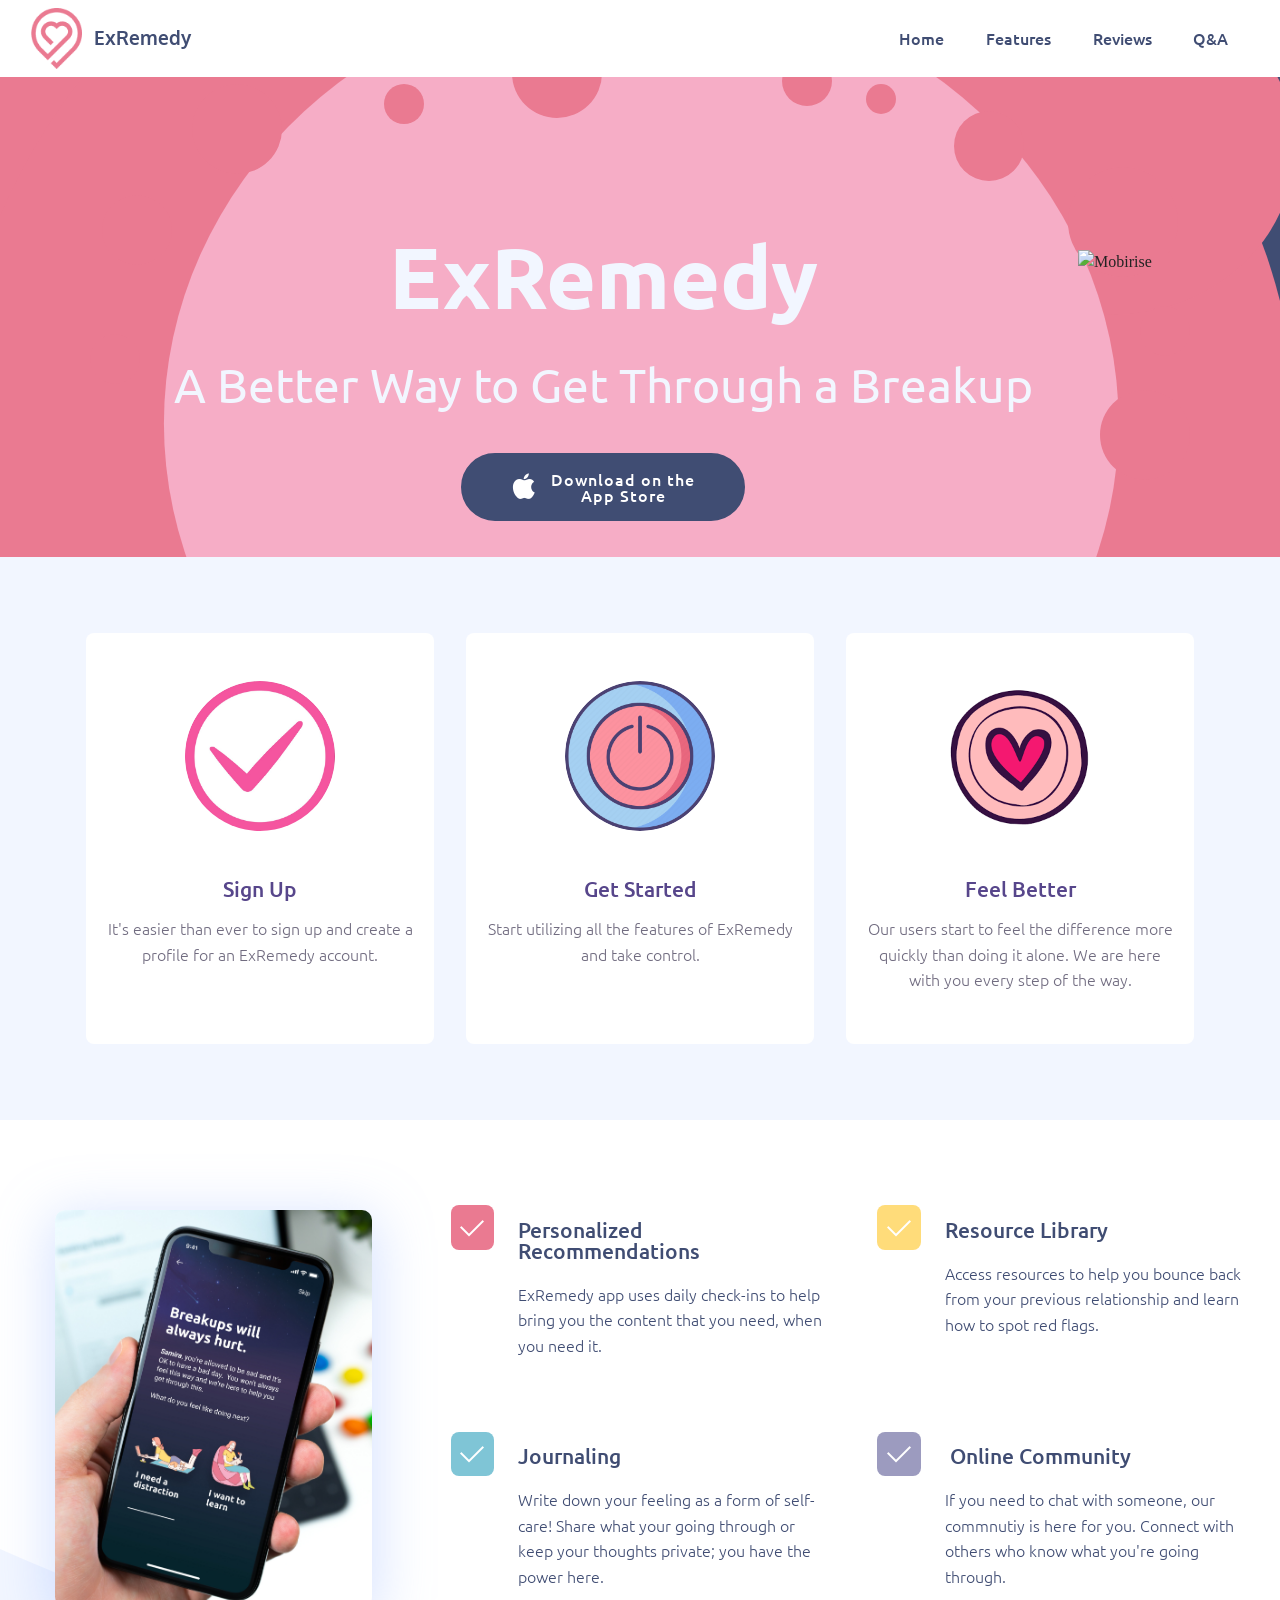
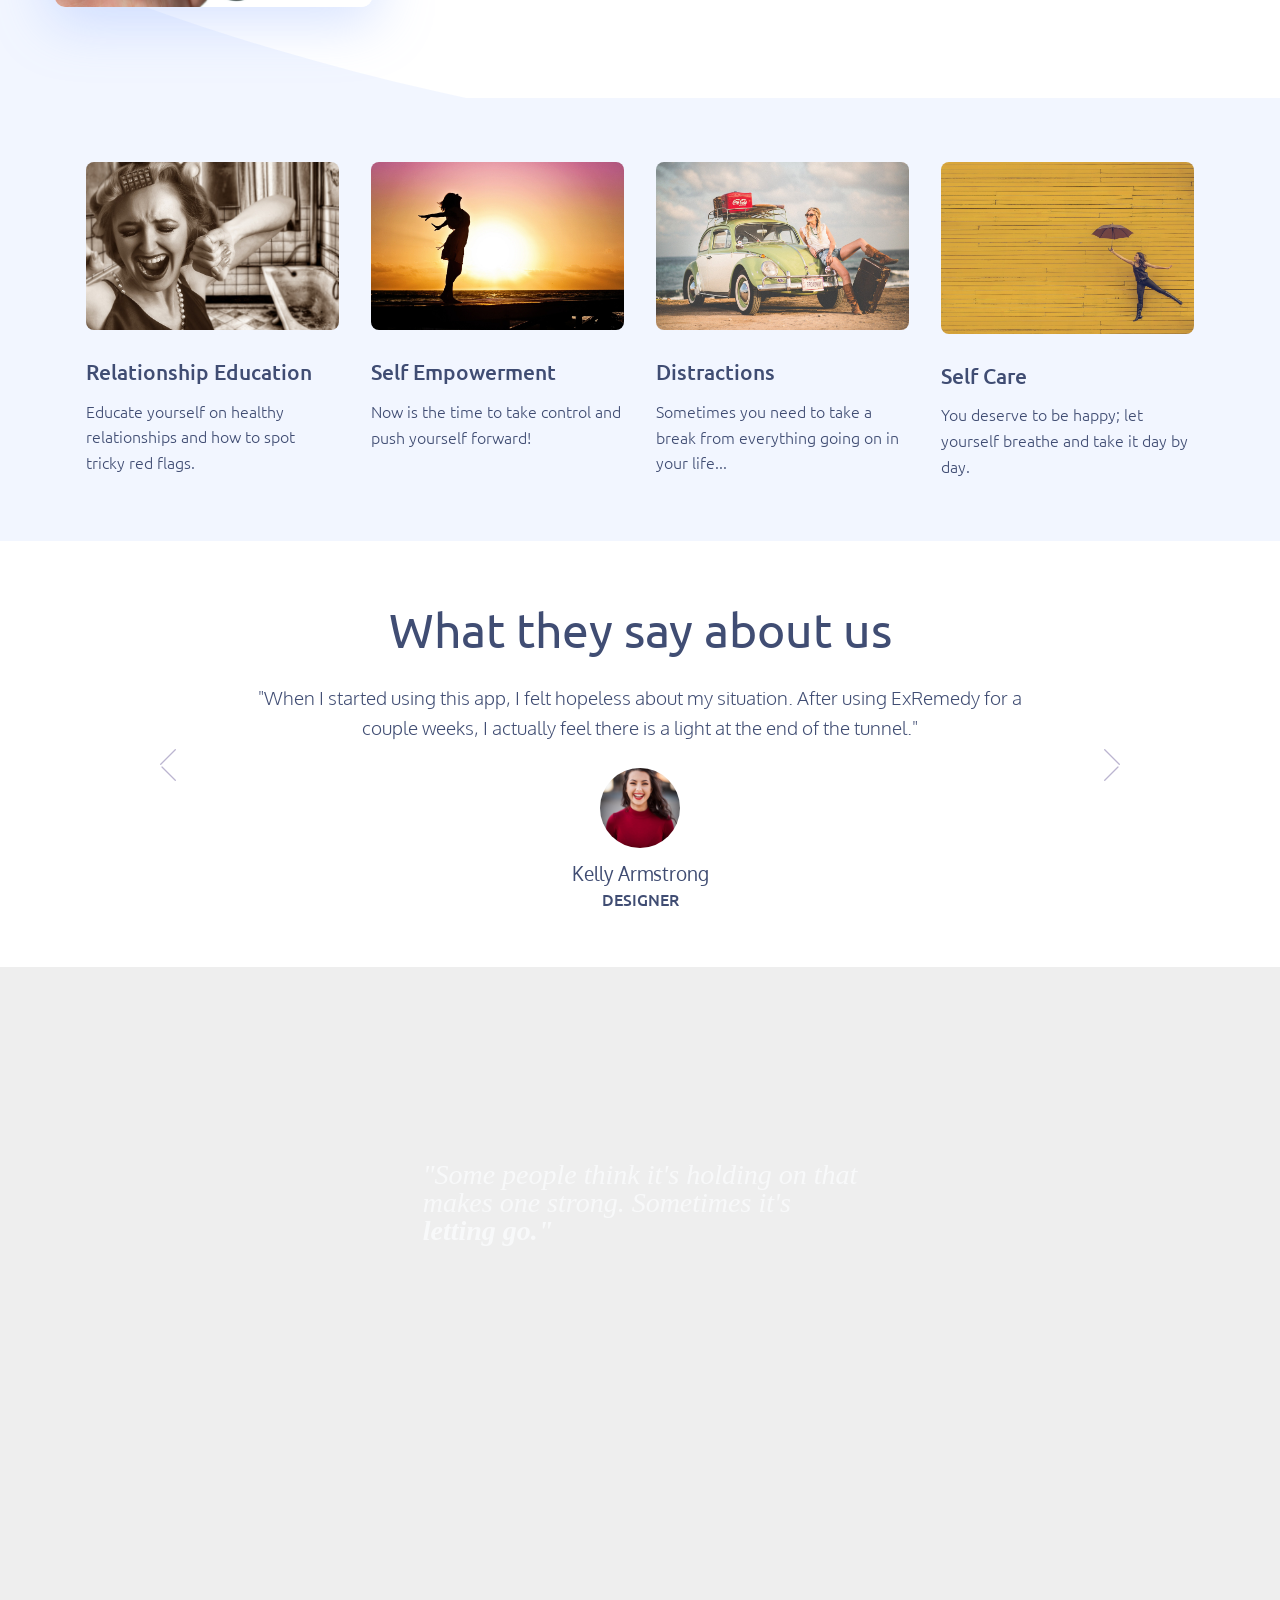
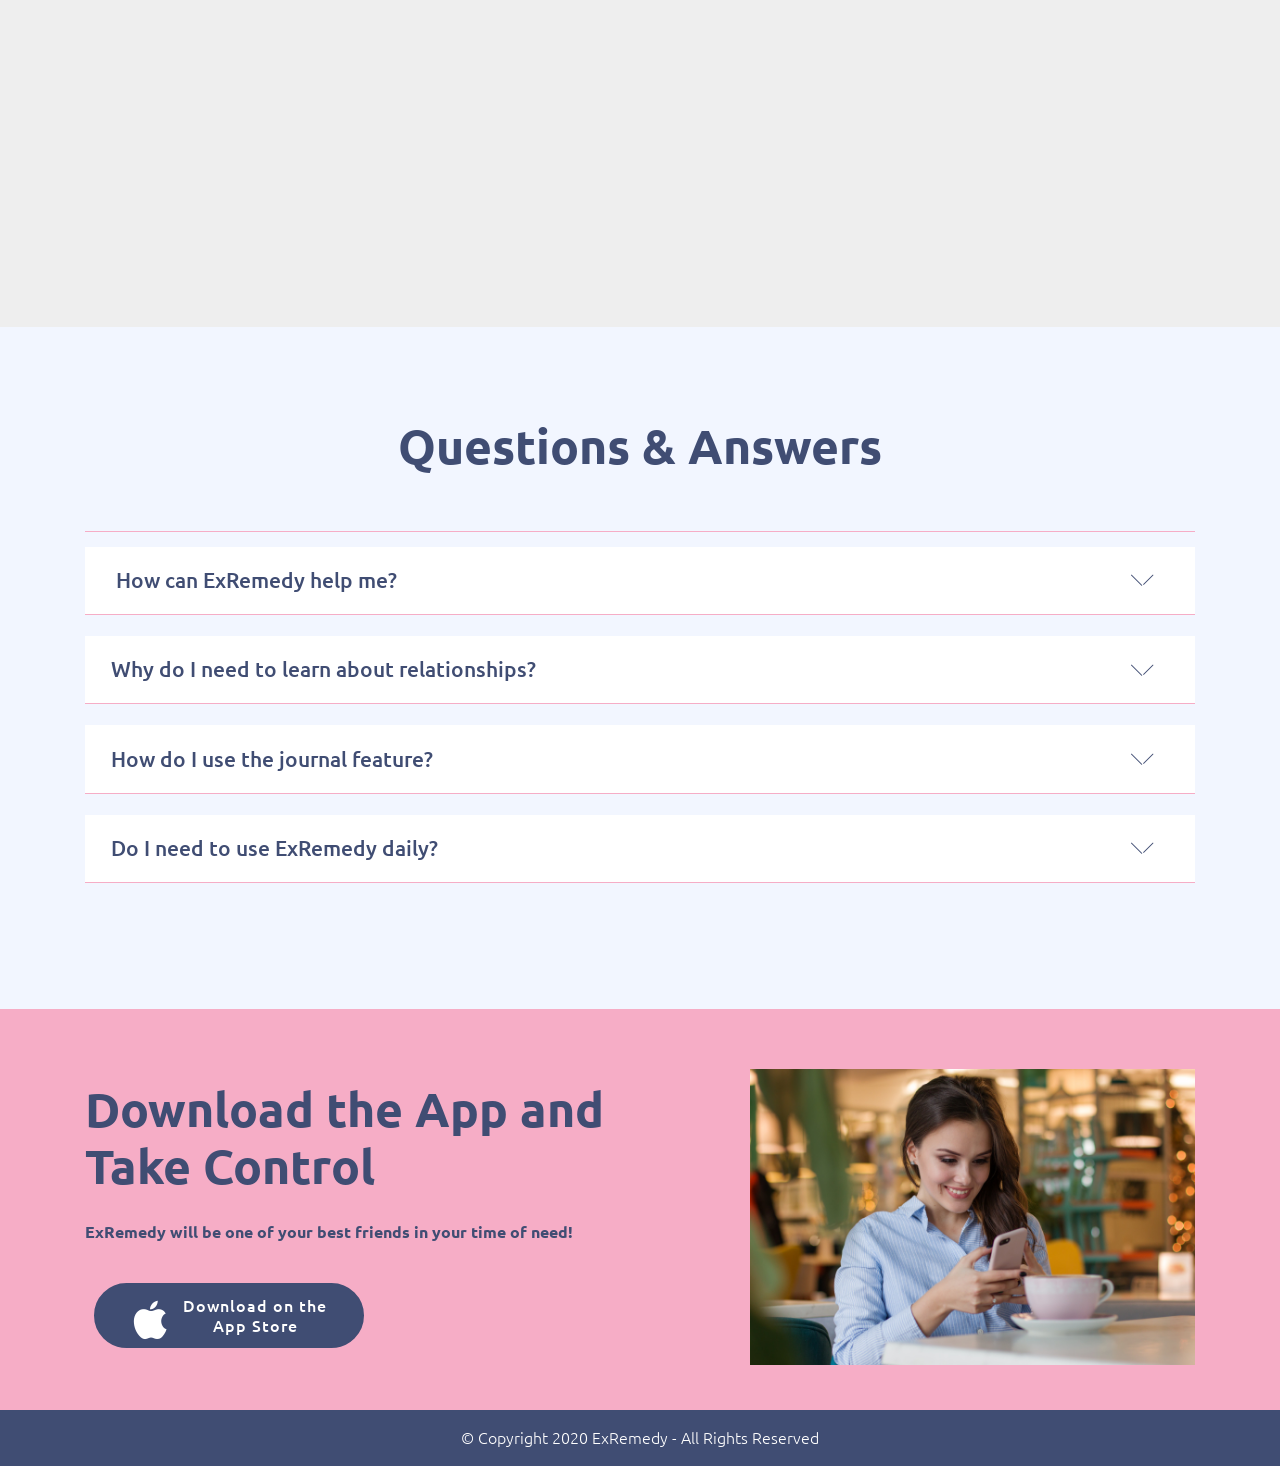
==== commit de7e1c75: "e e" ====
--- a/index.html
+++ b/index.html
@@ -483,9 +483,9 @@
 <section class="cid-rlf4BBCTn9 mbr-parallax-background" id="image02-77">
 
   <div class="container d-flex justify-content-center align-items-center text-light">
-      <h3><i>Some people think it's holding on that<br>makes one strong. Sometimes it's<br><b> letting go."
+      <h3><i>"Some people think it's holding on that<br>makes one strong. Sometimes it's<br><b> letting go."
       </h3></i></b>
-    </div>  
+    </div>
 
 
     <div class="container">
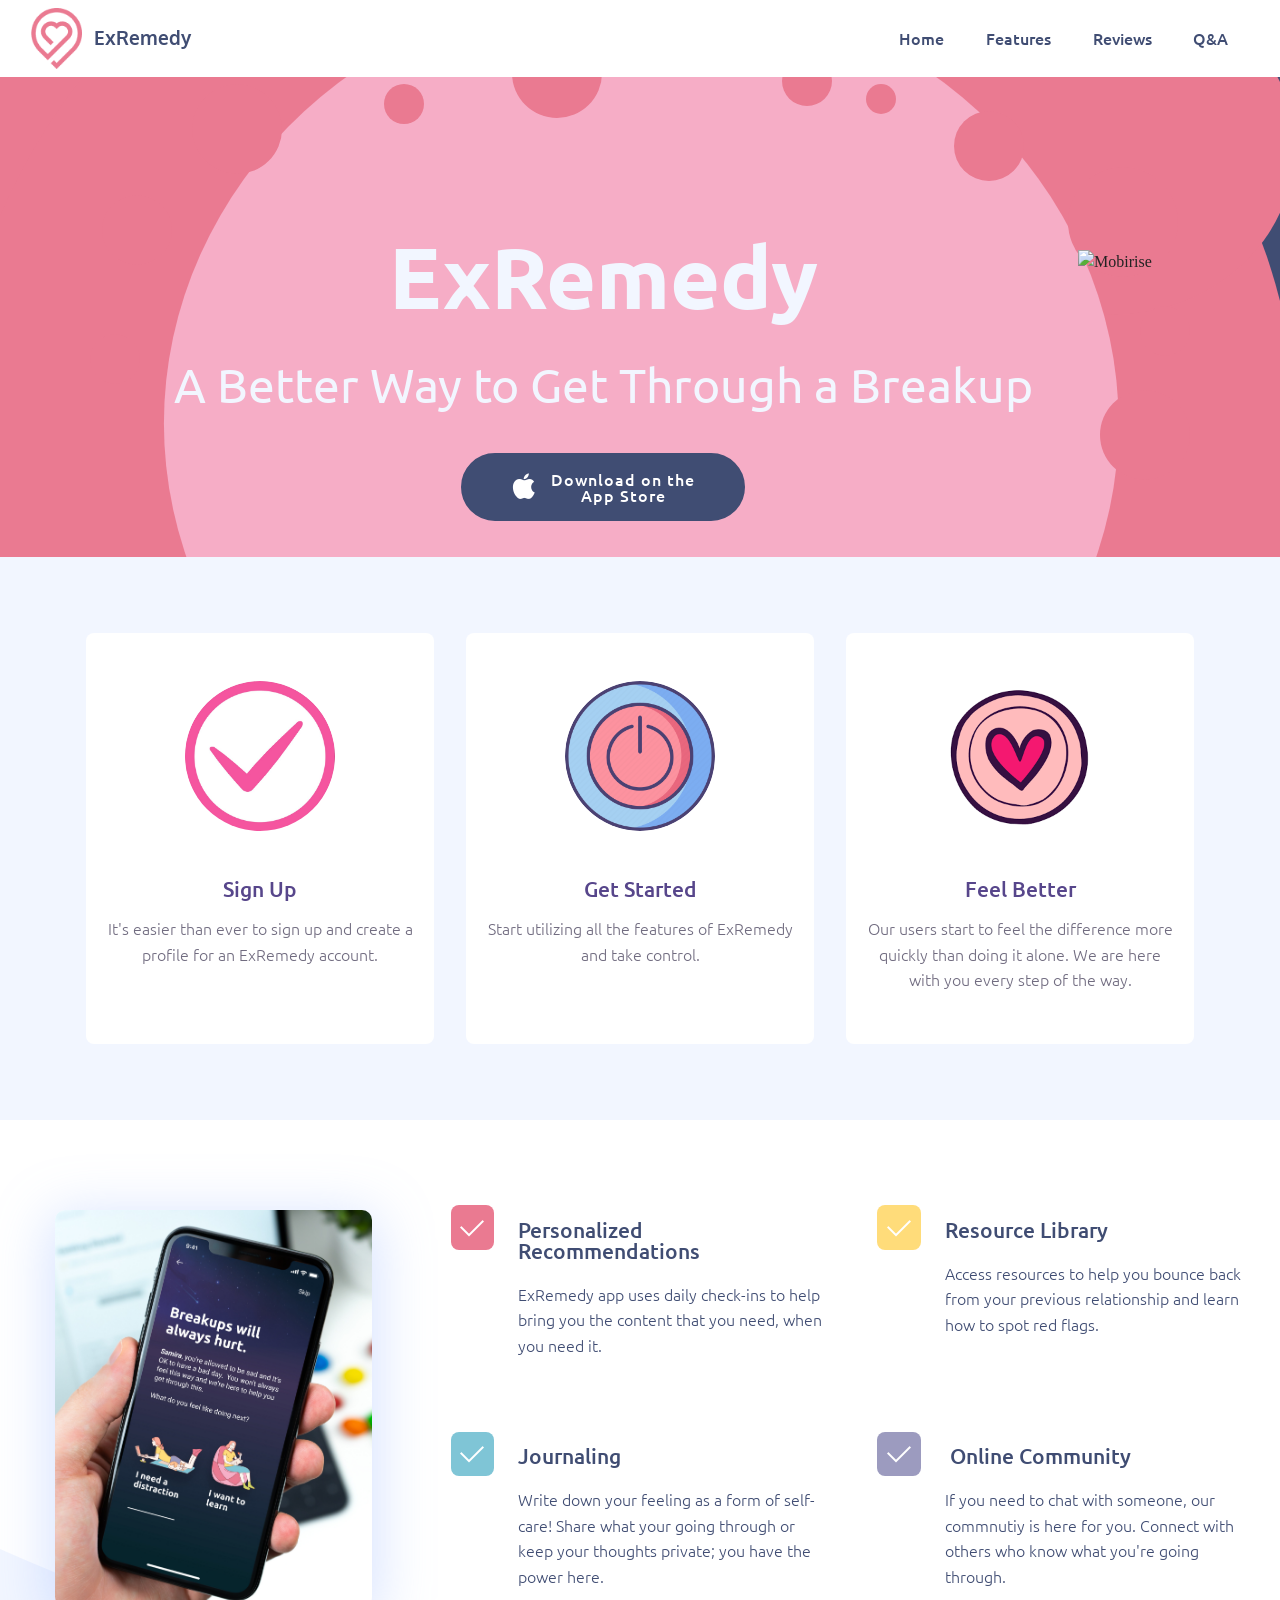
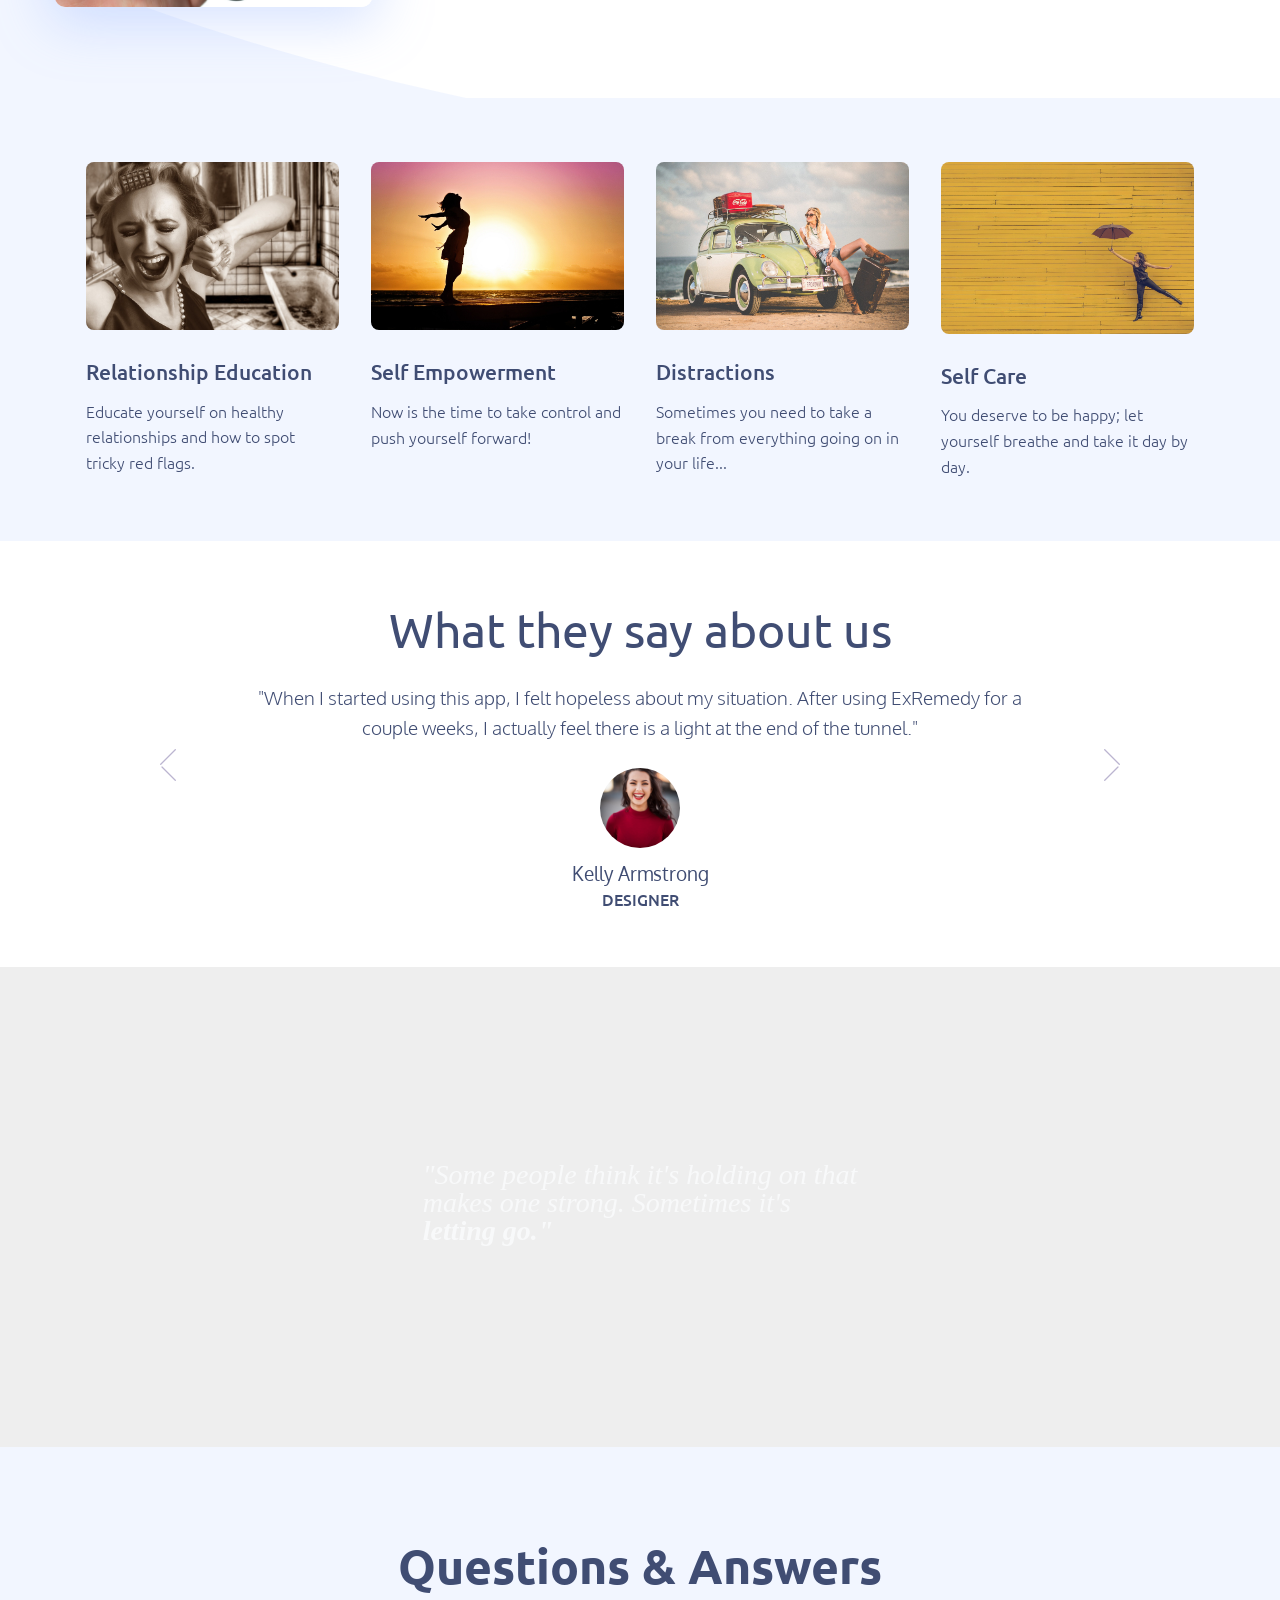
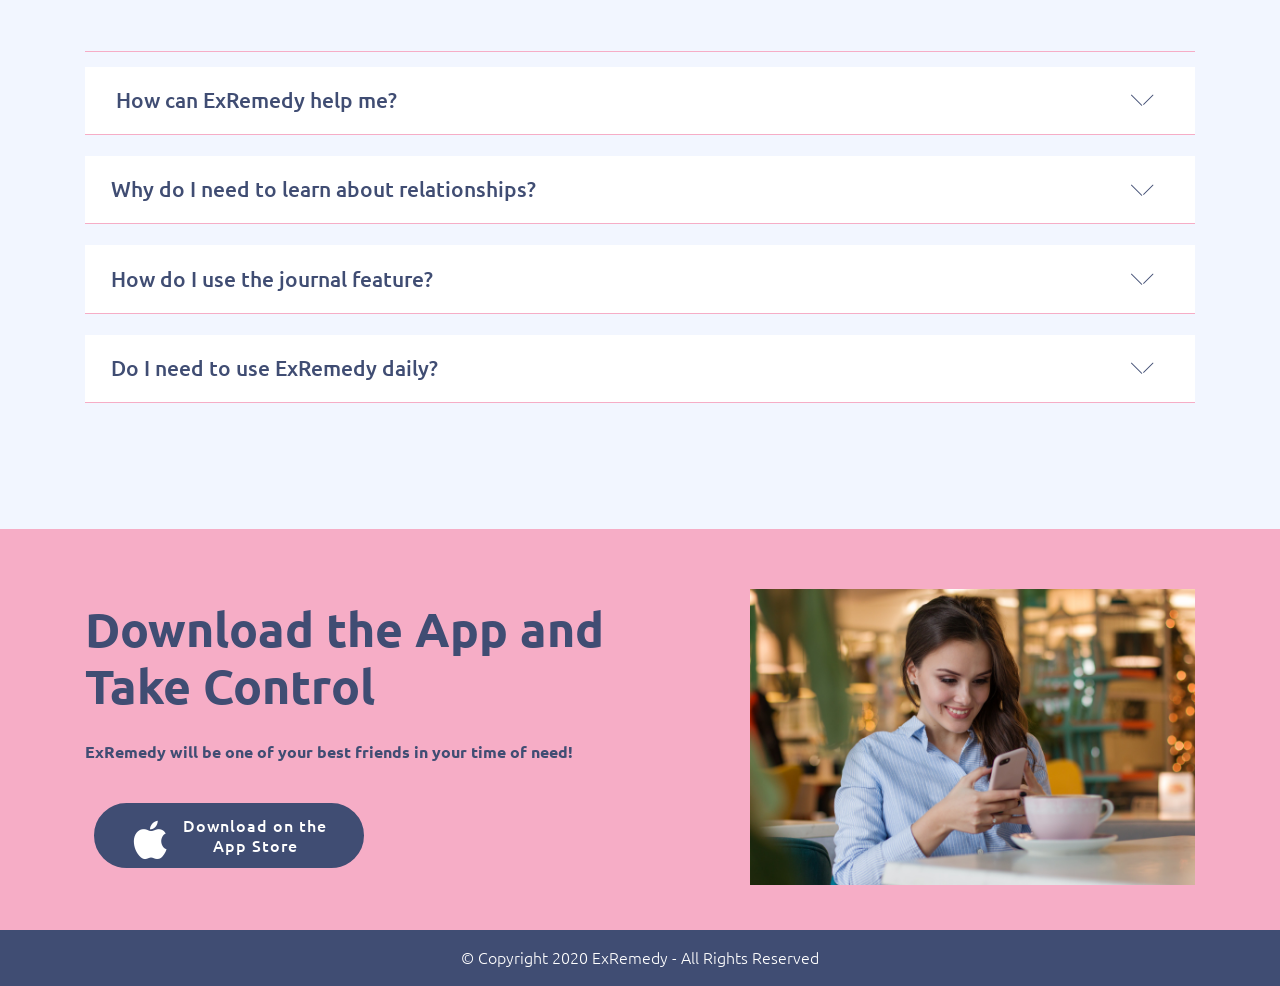
==== commit 33ce1032: "t t" ====
--- a/index.html
+++ b/index.html
@@ -488,8 +488,7 @@
     </div>
 
 
-    <div class="container">
-    </div>
+    
 </section>
 
 <section class="accordion1 cid-rlqCPctPIN" id="accordion02-9c">
